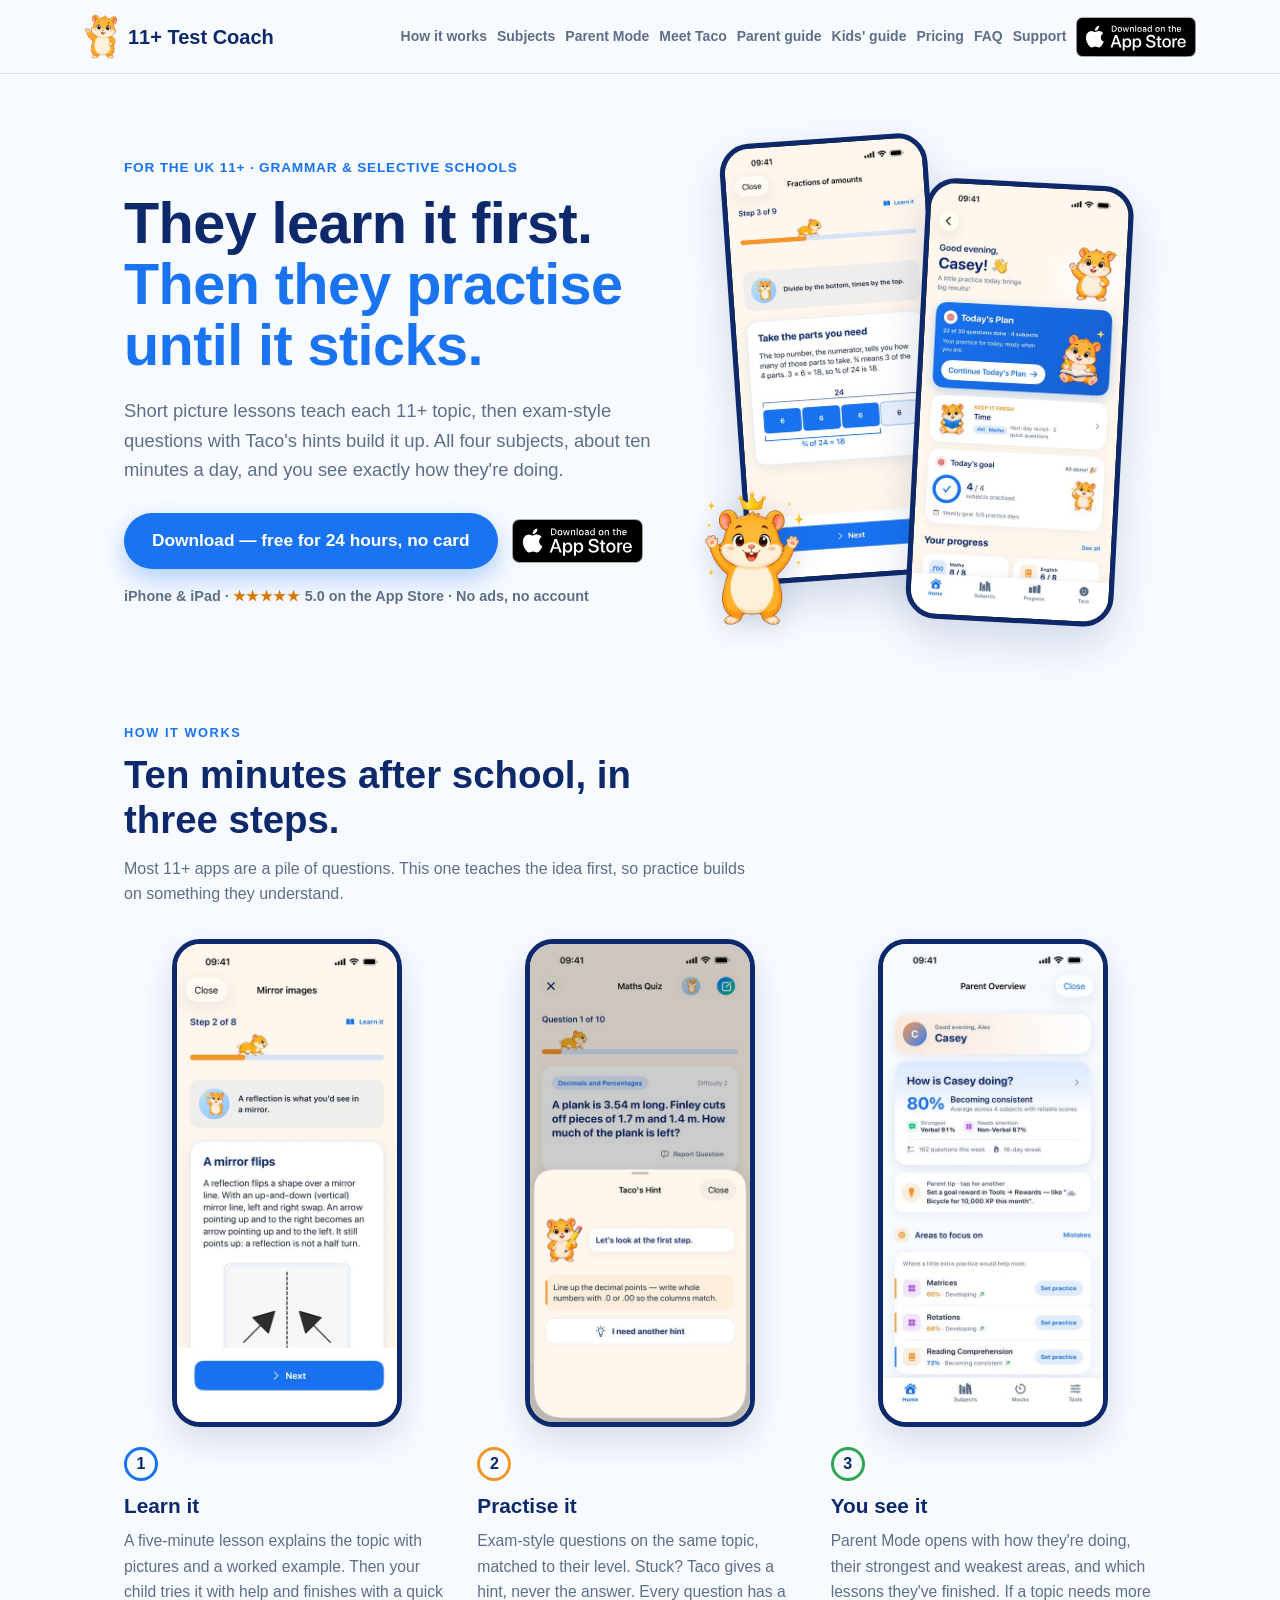
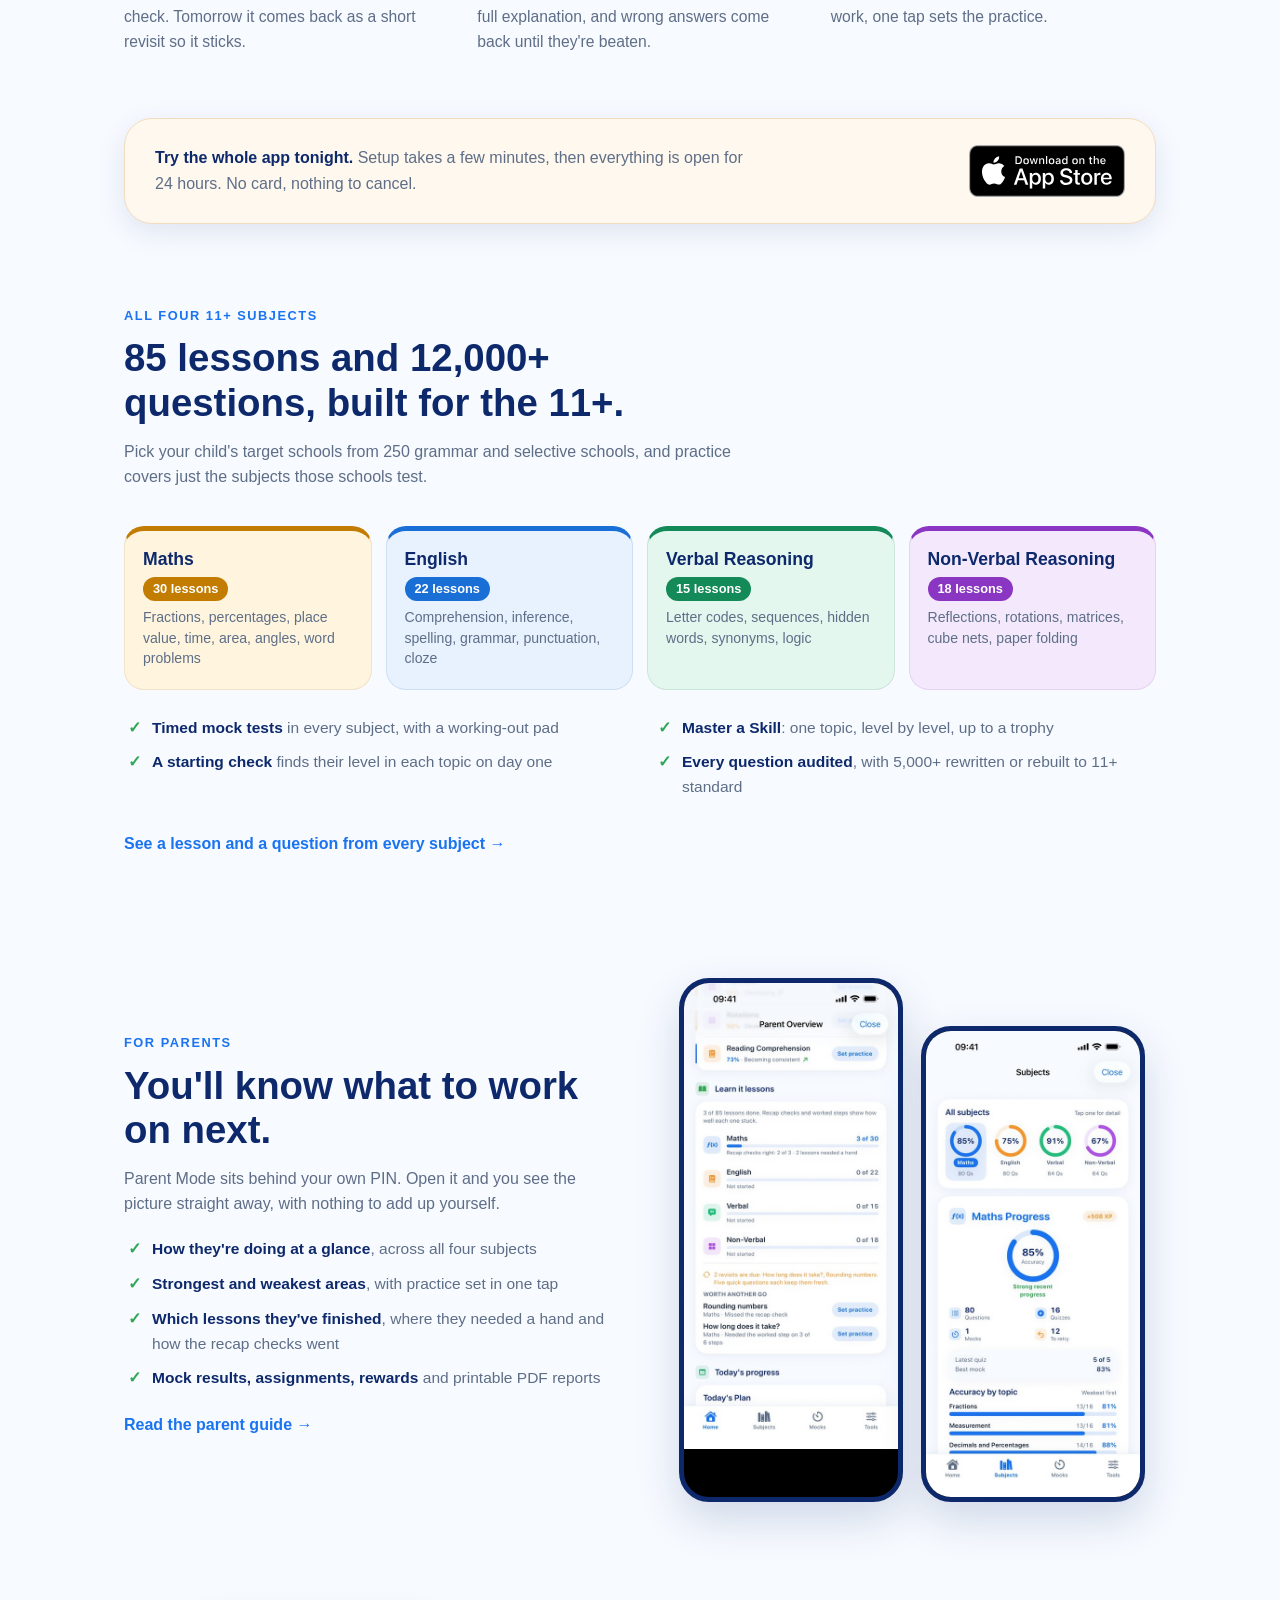
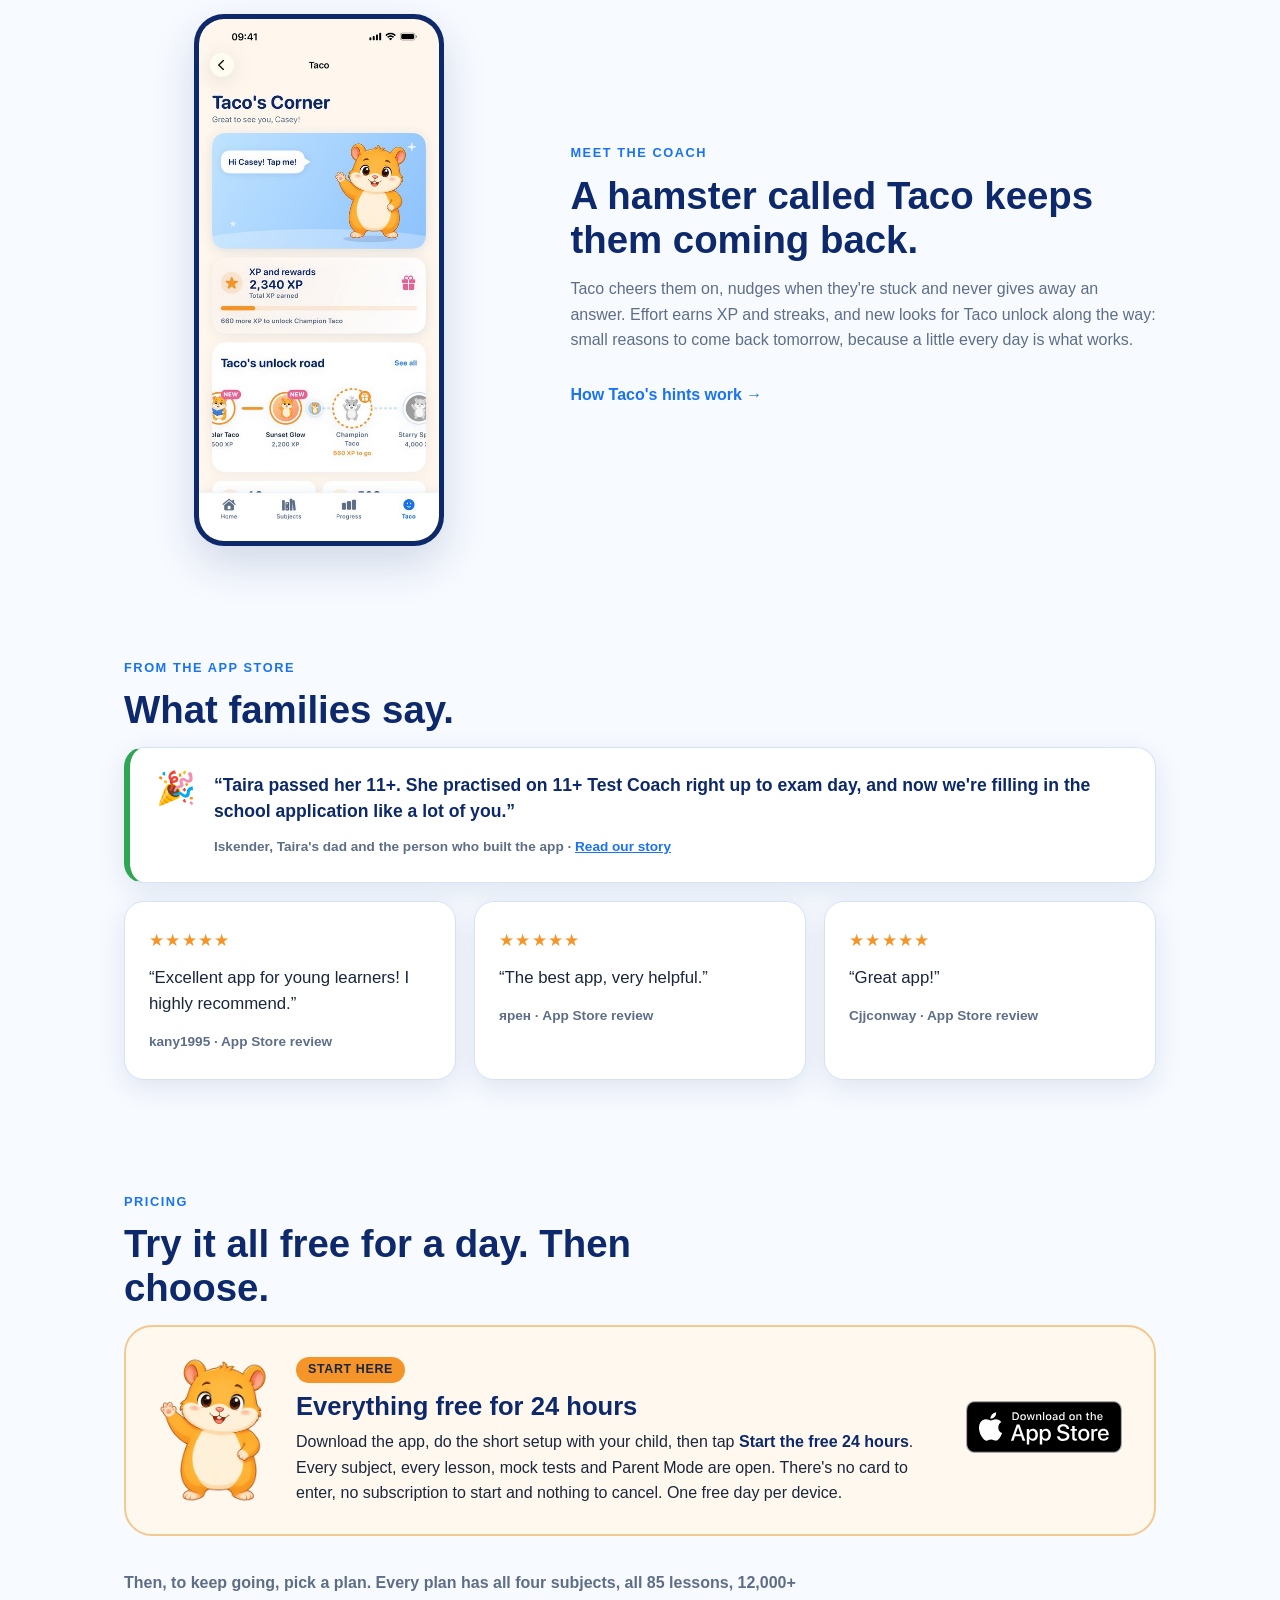
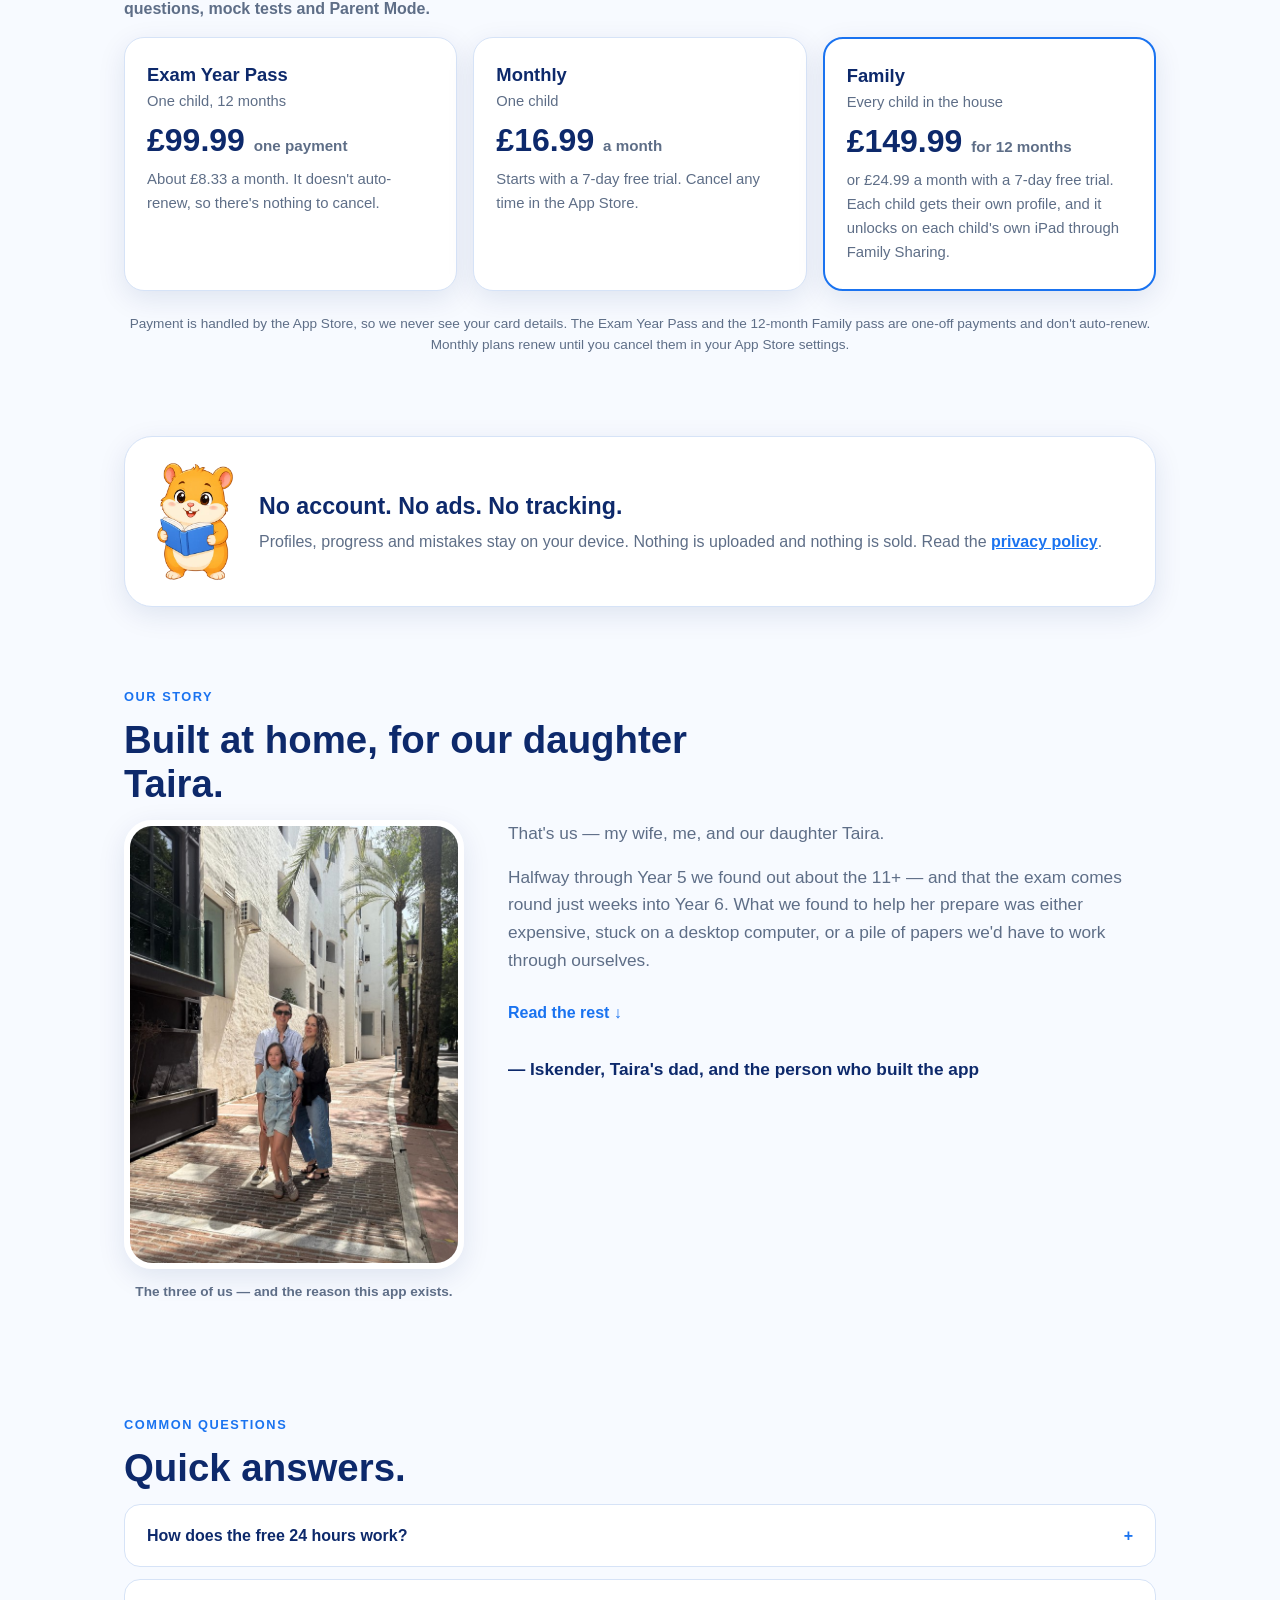
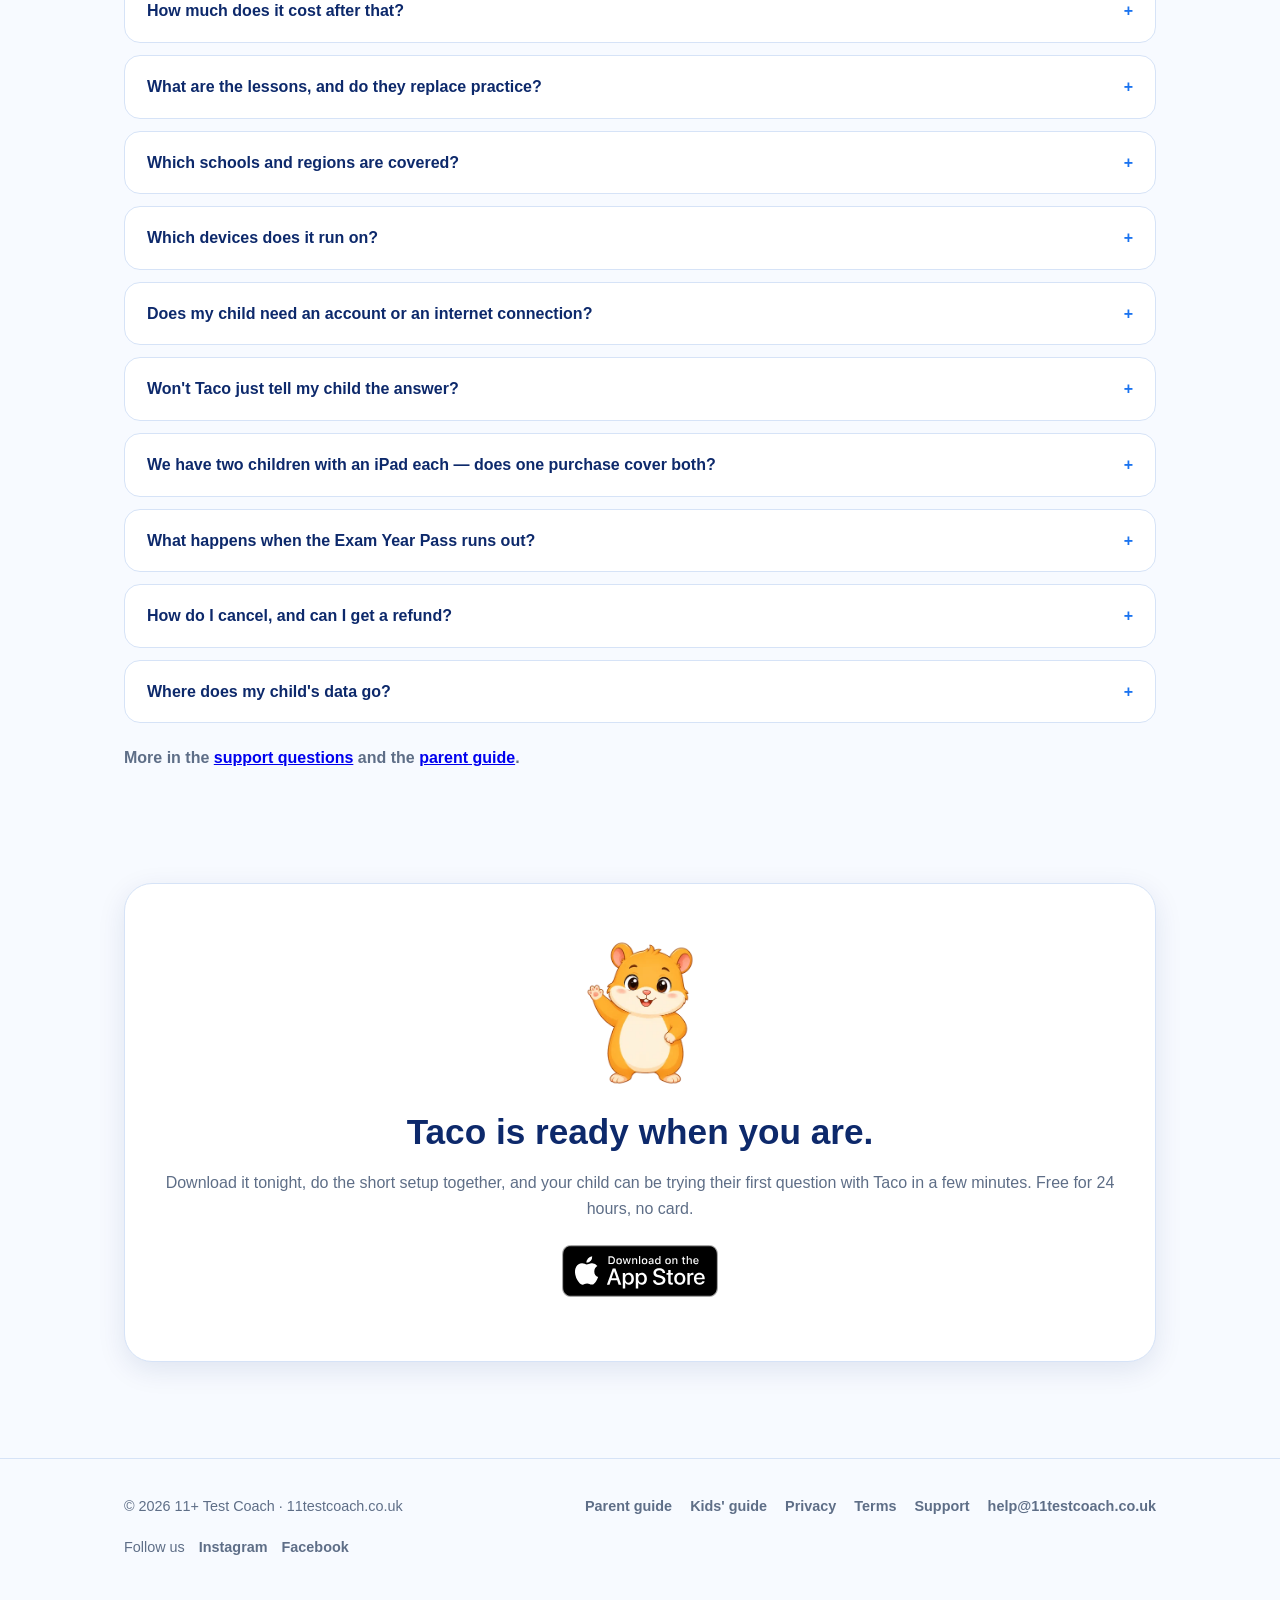
==== index.html @ bc291e63 "Redesign the homepage around lessons and the free 24 hours New hero says the app teaches first, then" ====
<!DOCTYPE html>
<html lang="en-GB">
<head>
<meta charset="utf-8">
<meta name="viewport" content="width=device-width, initial-scale=1">
<title>11+ Test Coach — 11+ lessons and practice for iPhone and iPad</title>
<meta name="description" content="Short lessons teach each 11+ topic first, then 12,000+ exam-style questions with hints build it up. Maths, English, Verbal and Non-Verbal Reasoning on iPhone and iPad. Try everything free for 24 hours, no card.">
<link rel="stylesheet" href="/style.css">
<link rel="icon" href="/assets/favicon-96.png" type="image/png">
<meta name="theme-color" content="#F7FAFF">
<link rel="canonical" href="https://11testcoach.co.uk/">
<meta property="og:title" content="11+ Test Coach — taught first, then practised">
<meta property="og:description" content="85 short lessons and 12,000+ exam-style questions across all four 11+ subjects, with a hamster coach called Taco. Free for 24 hours, no card. No ads, no account, no tracking.">
<meta property="og:image" content="https://11testcoach.co.uk/assets/og-card.png">
<meta property="og:image:width" content="1200">
<meta property="og:image:height" content="630">
<meta property="og:image:alt" content="11+ Test Coach: a lesson screen and the child's home screen next to the headline They learn it first, then they practise">
<meta name="twitter:card" content="summary_large_image">
<meta property="og:url" content="https://11testcoach.co.uk">
<!-- Anonymous visitor counting. No cookies, nothing that identifies a
     reader. Swap this one tag to change provider; analytics.js does not care. -->
<script src="https://cdn.usefathom.com/script.js" data-site="IPBQOBWB" defer></script>
<script src="/analytics.js" defer></script>
</head>
<body class="home">

<header>
  <div class="wrap nav">
    <a class="logo" href="/"><img src="/assets/taco-wave-sm.webp" alt="" width="34" height="45">11+ Test Coach</a>
    <input type="checkbox" id="nav-toggle" class="nav-toggle">
    <label for="nav-toggle" class="nav-burger"><span class="nav-burger-bars"><span></span><span></span><span></span></span><span class="nav-burger-open">Menu</span><span class="nav-burger-close">Close</span></label>
    <nav class="nav-links">
    <a class="link" href="/#how">How it works</a>
    <a class="link" href="/subjects/">Subjects</a>
    <a class="link" href="/#parents">Parent Mode</a>
    <a class="link" href="/taco/">Meet Taco</a>
    <a class="link" href="/guide/">Parent guide</a>
    <a class="link" href="/kids/">Kids' guide</a>
    <a class="link" href="/#pricing">Pricing</a>
    <a class="link" href="/#faq">FAQ</a>
    <a class="link" href="/support/">Support</a>
    <a class="store-badge" href="https://apps.apple.com/app/apple-store/id6782715811?pt=128520847&amp;ct=web&amp;mt=8"><img src="/assets/app-store-badge.svg" alt="Download on the App Store" width="120" height="40"></a>
    </nav>
  </div>
  <script>
    // The phone menu is a CSS-only checkbox, so a tapped link would leave
    // it open over the content — close it whenever a menu link is chosen.
    // Closing collapses the header mid-navigation, which can swallow the
    // browser's own anchor scroll, so same-page anchors re-scroll once
    // layout has settled (scroll-margin-top keeps the header clearance).
    document.addEventListener('click', function (event) {
      var link = event.target.closest('.nav-links a');
      if (!link) return;
      document.getElementById('nav-toggle').checked = false;
      var id = (link.hash || '').slice(1);
      if (id && link.pathname === location.pathname) {
        var target = document.getElementById(id);
        if (target) requestAnimationFrame(function () { target.scrollIntoView(); });
      }
    });
  </script>
</header>

<main>
  <div class="wrap">

    <!-- Hero. One promise, one button, the real app. Everything that used to
         crowd round the button (tick list, floating stickers, trial small
         print) has gone; the one line under the button carries the offer. -->
    <div class="hero hm-hero">
      <div class="hm-hero-copy">
        <p class="hm-eyebrow"><span class="hm-eyebrow-long">For the </span>UK 11+ · grammar &amp; selective schools</p>
        <h1>They learn it first. <span class="accent">Then they practise until it sticks.</span></h1>
        <p class="hm-lead">Short picture lessons teach each 11+ topic, then exam-style questions with Taco's hints build it up. All four subjects, about ten minutes a day, and you see exactly how they're doing.</p>
        <div class="hero-ctas hm-ctas">
          <a class="hm-get" href="https://apps.apple.com/app/apple-store/id6782715811?pt=128520847&amp;ct=web&amp;mt=8">Download — free for 24 hours, no card</a>
          <a class="store-badge hm-badge" href="https://apps.apple.com/app/apple-store/id6782715811?pt=128520847&amp;ct=web&amp;mt=8"><img src="/assets/app-store-badge.svg" alt="Download on the App Store" width="132" height="44"></a>
        </div>
        <p class="hm-small"><span class="nw">iPhone &amp; iPad</span> · <span class="nw"><span class="hm-stars" aria-hidden="true">★★★★★</span> 5.0 on the App&nbsp;Store</span> · <span class="nw">No ads, no account</span></p>
      </div>
      <div class="hm-hero-art">
        <figure class="hm-phone hm-phone-back">
          <img src="/assets/screens/app-lesson-fractions-sm.jpg" alt="A Learn it lesson, step 3 of 9: Taco says divide by the bottom, times by the top, above a bar model showing three quarters of 24 is 18" width="460" height="1000" fetchpriority="high">
        </figure>
        <figure class="hm-phone hm-phone-front">
          <img src="/assets/screens/app-home-sm.jpg" alt="The child's Home screen: Good evening Casey, Today's Plan with 22 of 30 questions done across four subjects, a next-day lesson revisit and today's goal complete" width="460" height="1000" fetchpriority="high">
        </figure>
        <img class="hm-hero-taco" src="/assets/taco-celebrate-sm.webp" alt="" aria-hidden="true" width="130" height="171">
      </div>
    </div>

    <!-- How an evening works: the whole pitch in three screens. -->
    <section id="how" class="hm-how">
      <p class="kicker">How it works</p>
      <h2 class="section-title">Ten minutes after school, in three steps.</h2>
      <p class="section-sub">Most 11+ apps are a pile of questions. This one teaches the idea first, so practice builds on something they understand.</p>

      <ol class="hm-steps">
        <li class="hm-step">
          <figure class="hm-step-shot"><img src="/assets/screens/app-lesson-nvr-sm.jpg" alt="A Non-Verbal lesson called Mirror images: Taco explains that a reflection is what you'd see in a mirror, with a picture of an arrow flipped across a dashed mirror line" width="460" height="1000" loading="lazy"></figure>
          <div class="hm-step-copy">
            <span class="hm-step-n" style="--c:var(--royal)">1</span>
            <h3>Learn it</h3>
            <p>A five-minute lesson explains the topic with pictures and a worked example. Then your child tries it with help and finishes with a quick check. Tomorrow it comes back as a short revisit so it sticks.</p>
          </div>
        </li>
        <li class="hm-step">
          <figure class="hm-step-shot"><img src="/assets/screens/app-taco-hint-sm.jpg" alt="A maths question about a plank 3.54 metres long, with Taco's hint open: line up the decimal points and write whole numbers with .0 or .00" width="460" height="1000" loading="lazy"></figure>
          <div class="hm-step-copy">
            <span class="hm-step-n" style="--c:var(--orange)">2</span>
            <h3>Practise it</h3>
            <p>Exam-style questions on the same topic, matched to their level. Stuck? Taco gives a hint, never the answer. Every question has a full explanation, and wrong answers come back until they're beaten.</p>
          </div>
        </li>
        <li class="hm-step">
          <figure class="hm-step-shot"><img src="/assets/screens/app-parent-overview-sm.jpg" alt="Parent Overview: How is Casey doing, 80% and becoming consistent, strongest Verbal 91%, needs attention Non-Verbal 67%, and areas to focus on with Set practice buttons" width="460" height="1000" loading="lazy"></figure>
          <div class="hm-step-copy">
            <span class="hm-step-n" style="--c:var(--green)">3</span>
            <h3>You see it</h3>
            <p>Parent Mode opens with how they're doing, their strongest and weakest areas, and which lessons they've finished. If a topic needs more work, one tap sets the practice.</p>
          </div>
        </li>
      </ol>
    </section>

    <section class="mid-cta">
      <div class="mid-cta-inner hm-mid">
        <p><b>Try the whole app tonight.</b> Setup takes a few minutes, then everything is open for 24 hours. No card, nothing to cancel.</p>
        <a class="store-badge" href="https://apps.apple.com/app/apple-store/id6782715811?pt=128520847&amp;ct=web&amp;mt=8"><img src="/assets/app-store-badge.svg" alt="Download on the App Store" width="156" height="52"></a>
      </div>
    </section>

    <!-- The four subjects, briefly. The deep dive lives on /subjects/. -->
    <section id="subjects" class="hm-subjects">
      <p class="kicker">All four 11+ subjects</p>
      <h2 class="section-title">85 lessons and 12,000+ questions, built for the 11+.</h2>
      <p class="section-sub">Pick your child's target schools from 250 grammar and selective schools, and practice covers just the subjects those schools test.</p>
      <div class="hm-subject-grid">
        <a class="hm-subject" href="/subjects/#maths" style="--c:#C27C00;--bg:#FFF5DE">
          <span class="hm-subject-name">Maths</span>
          <span class="hm-subject-count">30 lessons</span>
          <span class="hm-subject-topics">Fractions, percentages, place value, time, area, angles, word problems</span>
        </a>
        <a class="hm-subject" href="/subjects/#english" style="--c:#1A6FD6;--bg:#E8F2FF">
          <span class="hm-subject-name">English</span>
          <span class="hm-subject-count">22 lessons</span>
          <span class="hm-subject-topics">Comprehension, inference, spelling, grammar, punctuation, cloze</span>
        </a>
        <a class="hm-subject" href="/subjects/#verbal" style="--c:#138A57;--bg:#E4F7EE">
          <span class="hm-subject-name">Verbal Reasoning</span>
          <span class="hm-subject-count">15 lessons</span>
          <span class="hm-subject-topics">Letter codes, sequences, hidden words, synonyms, logic</span>
        </a>
        <a class="hm-subject" href="/subjects/#nonverbal" style="--c:#8A36C2;--bg:#F4E9FC">
          <span class="hm-subject-name">Non-Verbal Reasoning</span>
          <span class="hm-subject-count">18 lessons</span>
          <span class="hm-subject-topics">Reflections, rotations, matrices, cube nets, paper folding</span>
        </a>
      </div>
      <ul class="hm-also">
        <li><b>Timed mock tests</b> in every subject, with a working-out pad</li>
        <li><b>Master a Skill</b>: one topic, level by level, up to a trophy</li>
        <li><b>A starting check</b> finds their level in each topic on day one</li>
        <li><b>Every question audited</b>, with 5,000+ rewritten or rebuilt to 11+ standard</li>
      </ul>
      <p class="hm-more"><a href="/subjects/">See a lesson and a question from every subject →</a></p>
    </section>

    <!-- Parent Mode. -->
    <section id="parents" class="hm-parents">
      <div class="hm-split">
        <div class="hm-split-copy">
          <p class="kicker">For parents</p>
          <h2 class="section-title">You'll know what to work on next.</h2>
          <p class="section-sub">Parent Mode sits behind your own PIN. Open it and you see the picture straight away, with nothing to add up yourself.</p>
          <ul class="hm-ticks">
            <li><b>How they're doing at a glance</b>, across all four subjects</li>
            <li><b>Strongest and weakest areas</b>, with practice set in one tap</li>
            <li><b>Which lessons they've finished</b>, where they needed a hand and how the recap checks went</li>
            <li><b>Mock results, assignments, rewards</b> and printable PDF reports</li>
          </ul>
          <p><a class="hm-link" href="/guide/">Read the parent guide →</a></p>
        </div>
        <div class="hm-split-art hm-pair">
          <figure class="hm-phone"><img src="/assets/screens/app-parent-lessons-sm.jpg" alt="Parent Mode's Learn it lessons card: 3 of 85 lessons done, Maths 3 of 30 with recap checks right 2 of 3, and two lessons worth another go with Set practice buttons" width="460" height="1000" loading="lazy"></figure>
          <figure class="hm-phone hm-phone-low"><img src="/assets/screens/app-parent-subjects-sm.jpg" alt="Parent Mode's Subjects screen: accuracy rings of 85% Maths, 75% English, 91% Verbal and 67% Non-Verbal, then Maths progress by topic" width="460" height="1000" loading="lazy"></figure>
        </div>
      </div>
    </section>

    <!-- Taco. -->
    <section class="hm-taco">
      <div class="hm-split hm-split-flip">
        <div class="hm-split-art">
          <figure class="hm-phone hm-phone-single"><img src="/assets/screens/app-taco-corner-sm.jpg" alt="Taco's Corner: a big Taco waving with a speech bubble saying Hi Casey, tap me, 2,340 XP earned, and Taco's unlock road of new looks" width="460" height="1000" loading="lazy"></figure>
        </div>
        <div class="hm-split-copy">
          <p class="kicker">Meet the coach</p>
          <h2 class="section-title">A hamster called Taco keeps them coming back.</h2>
          <p class="section-sub">Taco cheers them on, nudges when they're stuck and never gives away an answer. Effort earns XP and streaks, and new looks for Taco unlock along the way: small reasons to come back tomorrow, because a little every day is what works.</p>
          <p><a class="hm-link" href="/taco/">How Taco's hints work →</a></p>
        </div>
      </div>
    </section>

    <!-- Real App Store reviews, quoted verbatim, and the founder's own result. -->
    <section id="reviews" class="hm-reviews">
      <p class="kicker">From the App Store</p>
      <h2 class="section-title">What families say.</h2>
      <figure class="founder-result hm-founder">
        <div class="founder-result-badge" aria-hidden="true">🎉</div>
        <div>
          <blockquote>“Taira passed her 11+. She practised on 11+ Test Coach right up to exam day, and now we're filling in the school application like a lot of you.”</blockquote>
          <figcaption>Iskender, Taira's dad and the person who built the app · <a href="#story">Read our story</a></figcaption>
        </div>
      </figure>
      <div class="testimonials hm-quotes">
        <figure class="testimonial">
          <div class="review-stars" role="img" aria-label="5 out of 5 stars">★★★★★</div>
          <blockquote>“Excellent app for young learners! I highly recommend.”</blockquote>
          <figcaption>kany1995 · App Store review</figcaption>
        </figure>
        <figure class="testimonial">
          <div class="review-stars" role="img" aria-label="5 out of 5 stars">★★★★★</div>
          <blockquote>“The best app, very helpful.”</blockquote>
          <figcaption>ярен · App Store review</figcaption>
        </figure>
        <figure class="testimonial">
          <div class="review-stars" role="img" aria-label="5 out of 5 stars">★★★★★</div>
          <blockquote>“Great app!”</blockquote>
          <figcaption>Cjjconway · App Store review</figcaption>
        </figure>
      </div>
    </section>

    <!-- Pricing: the free day first, then three plans in plain words. -->
    <section id="pricing" class="hm-pricing">
      <p class="kicker">Pricing</p>
      <h2 class="section-title">Try it all free for a day. Then choose.</h2>

      <div class="hm-free">
        <img src="/assets/taco-wave-sm.webp" alt="" aria-hidden="true" width="110" height="146" loading="lazy">
        <div class="hm-free-copy">
          <p class="hm-free-tag">Start here</p>
          <h3>Everything free for 24 hours</h3>
          <p>Download the app, do the short setup with your child, then tap <b>Start the free 24 hours</b>. Every subject, every lesson, mock tests and Parent Mode are open. There's no card to enter, no subscription to start and nothing to cancel. One free day per device.</p>
        </div>
        <div class="hm-free-cta">
          <a class="store-badge" href="https://apps.apple.com/app/apple-store/id6782715811?pt=128520847&amp;ct=web&amp;mt=8"><img src="/assets/app-store-badge.svg" alt="Download on the App Store" width="156" height="52"></a>
        </div>
      </div>

      <p class="hm-then">Then, to keep going, pick a plan. Every plan has all four subjects, all 85 lessons, 12,000+ questions, mock tests and Parent Mode.</p>

      <div class="hm-plans">
        <div class="hm-plan">
          <h3>Exam Year Pass</h3>
          <p class="hm-plan-who">One child, 12 months</p>
          <p class="hm-price">£99.99 <span>one payment</span></p>
          <p class="hm-plan-note">About £8.33 a month. It doesn't auto-renew, so there's nothing to cancel.</p>
        </div>
        <div class="hm-plan">
          <h3>Monthly</h3>
          <p class="hm-plan-who">One child</p>
          <p class="hm-price">£16.99 <span>a month</span></p>
          <p class="hm-plan-note">Starts with a 7-day free trial. Cancel any time in the App&nbsp;Store.</p>
        </div>
        <div class="hm-plan hm-plan-family">
          <h3>Family</h3>
          <p class="hm-plan-who">Every child in the house</p>
          <p class="hm-price">£149.99 <span>for 12 months</span></p>
          <p class="hm-plan-note">or £24.99 a month with a 7-day free trial. Each child gets their own profile, and it unlocks on each child's own iPad through Family Sharing.</p>
        </div>
      </div>
      <p class="pricing-note">Payment is handled by the App&nbsp;Store, so we never see your card details. The Exam Year Pass and the 12-month Family pass are one-off payments and don't auto-renew. Monthly plans renew until you cancel them in your App&nbsp;Store settings.</p>
    </section>

    <!-- Privacy, one confident line. -->
    <section class="hm-private">
      <div class="hm-private-inner">
        <img src="/assets/taco-reading-sm.webp" alt="" aria-hidden="true" width="90" height="136" loading="lazy">
        <div>
          <h2>No account. No ads. No tracking.</h2>
          <p>Profiles, progress and mistakes stay on your device. Nothing is uploaded and nothing is sold. Read the <a href="/privacy/">privacy policy</a>.</p>
        </div>
      </div>
    </section>

    <section id="story" class="hm-story">
      <p class="kicker">Our story</p>
      <h2 class="section-title">Built at home, for our daughter Taira.</h2>

      <div class="story">
        <figure class="story-photo">
          <img src="/assets/family.jpg" alt="Iskender, his wife and their daughter Taira on a sunny street" width="675" height="900" loading="lazy">
          <figcaption>The three of us — and the reason this app exists.</figcaption>
        </figure>
        <div class="story-copy">
          <p>That's us — my wife, me, and our daughter Taira.</p>
          <p>Halfway through Year 5 we found out about the 11+ — and that the exam comes round just weeks into Year 6. What we found to help her prepare was either expensive, stuck on a desktop computer, or a pile of papers we'd have to work through ourselves.</p>
          <details class="hm-story-more">
            <summary>Read the rest</summary>
            <p>So I built what we needed. Over the past six months I've learned the exams inside out, written and checked every question, and made 11+ Test Coach — first for Taira, then for her friends and their classmates. They've tried every screen and told me, bluntly the way children do, what worked and what didn't.</p>
            <p>Two things mattered most. Practice had to be <b>fun</b>, because a child who enjoys it will do a little every day — and a little every day is what actually works. And <b>Parent Mode</b>, which I'll admit I built for myself: I wanted to open the app and see at a glance how she's doing in each subject, and exactly which weak areas we should work on together.</p>
            <p>Taira sat her 11+ this September, practising on the app right up to exam day — and in October we found out <b>she passed</b>. Since then I've gone back through every question to make the app harder and fairer for the families starting their run-up to next year's exam. I hope it helps your family too.</p>
            <p>You can follow along on <a href="https://www.instagram.com/11testcoach/" target="_blank" rel="noopener">Instagram @11testcoach</a>.</p>
          </details>
          <p class="story-sign">— Iskender, Taira's dad, and the person who built the app</p>
        </div>
      </div>
    </section>

    <section id="faq">
      <p class="kicker">Common questions</p>
      <h2 class="section-title">Quick answers.</h2>
      <div class="faq">
        <details>
          <summary>How does the free 24 hours work?</summary>
          <p>Download the app and go through the short setup: your child's name and school year, their target schools if you know them, one real question to try with Taco's hint, and a Parent PIN. Then tap <b>Start the free 24 hours</b>. The whole app opens for a day — every subject, every lesson, mock tests and Parent Mode — with no card and nothing to cancel. After that you choose a plan to carry on. The free day is once per device.</p>
        </details>
        <details>
          <summary>How much does it cost after that?</summary>
          <p>The <b>Exam Year Pass</b> is £99.99 as a single payment for 12 months. It does not auto-renew, so there is nothing to cancel. <b>Monthly</b> is £16.99 a month and starts with a 7-day free trial. <b>Family</b> covers every child in the house: £149.99 for 12 months, or £24.99 a month with a 7-day free trial. See <a href="#pricing">pricing</a>.</p>
        </details>
        <details>
          <summary>What are the lessons, and do they replace practice?</summary>
          <p>There are 85 short lessons: 30 Maths, 22 English, 15 Verbal Reasoning and 18 Non-Verbal Reasoning. Each one explains a topic with pictures and a worked example, lets your child try it with help, and ends with a quick check. They don't replace practice, they come before it: you'll find them on Home, before a mission, inside Master a Skill and in the lesson library. A finished lesson comes back the next day as a short revisit.</p>
        </details>
        <details>
          <summary>Which schools and regions are covered?</summary>
          <p>250 grammar and selective schools: grammar schools across England (including Kent), partially selective schools, and Northern Ireland's transfer test schools. Each entry knows which subjects that school tests, so practice stays focused on what your child will actually sit.</p>
        </details>
        <details>
          <summary>Which devices does it run on?</summary>
          <p>iPhone and iPad. The app is designed for both, including iPad layouts in portrait and landscape.</p>
        </details>
        <details>
          <summary>Does my child need an account or an internet connection?</summary>
          <p>No accounts at all, and once installed the app works fully offline. All data stays on the device — see our <a href="/privacy/">privacy policy</a>.</p>
        </details>
        <details>
          <summary>Won't Taco just tell my child the answer?</summary>
          <p>No. Hints point at the method, never the solution, and every hint is checked automatically against its question's correct answer before release — anything that gives the game away is rejected. Taco is also completely silent during timed mock tests, and answering without opening him earns bonus XP. If you'd still rather limit him, Parent Mode offers <b>one clue only</b> or <b>no help at all</b> per child.</p>
        </details>
        <details>
          <summary>We have two children with an iPad each — does one purchase cover both?</summary>
          <p>Yes, with the <b>Family</b> plan. It's enabled for Apple <b>Family Sharing</b>, so one purchase unlocks the app on each child's own iPad, under their own Apple&nbsp;ID, for up to six people in your Apple family group. On the second iPad, install the app and tap <b>Restore purchases</b> if it doesn't unlock straight away. (If both iPads are signed into the same Apple&nbsp;ID, any plan works — Family Sharing is only needed when children have their own.)</p>
          <p>One thing to know: because we don't upload anything, <b>each child's progress lives on their own iPad</b>. Parent Mode on one device shows that device's child, so you'd check each child on their iPad.</p>
        </details>
        <details>
          <summary>What happens when the Exam Year Pass runs out?</summary>
          <p>It stops, and that's it — no charge, no renewal, no email chasing you. You'll see a note in the app if you want to buy another year, and your child's progress stays exactly where it is on the device whether you do or not.</p>
        </details>
        <details>
          <summary>How do I cancel, and can I get a refund?</summary>
          <p>Subscriptions are managed entirely by the App&nbsp;Store: cancel any time in Settings → your Apple&nbsp;ID → Subscriptions, and you keep access until the end of the paid period. If you cancel a monthly plan during its 7-day free trial, you pay nothing. Refunds are handled by Apple at <a href="https://reportaproblem.apple.com" rel="noopener">reportaproblem.apple.com</a>.</p>
        </details>
        <details>
          <summary>Where does my child's data go?</summary>
          <p>Nowhere. Profiles, progress, mistakes and rewards live only on your device — no accounts, no ads, no tracking, no data sold, ever. Payment is handled by the App&nbsp;Store, so we never see payment details either. Full details in the <a href="/privacy/">privacy policy</a>.</p>
        </details>
        <p class="faq-more">More in the <a href="/support/#more">support questions</a> and the <a href="/guide/">parent guide</a>.</p>
      </div>
    </section>

    <section id="cta">
      <div class="cta hm-cta">
        <img src="/assets/taco-wave-sm.webp" alt="Taco the hamster waving" width="120" height="159" loading="lazy">
        <h2>Taco is ready when you are.</h2>
        <p>Download it tonight, do the short setup together, and your child can be trying their first question with Taco in a few minutes. Free for 24 hours, no card.</p>
        <a class="store-badge" href="https://apps.apple.com/app/apple-store/id6782715811?pt=128520847&amp;ct=web&amp;mt=8"><img src="/assets/app-store-badge.svg" alt="Download on the App Store" width="156" height="52"></a>
      </div>
    </section>

  </div>
<a class="sticky-cta" href="https://apps.apple.com/app/apple-store/id6782715811?pt=128520847&amp;ct=web&amp;mt=8" aria-label="Download on the App Store: free for 24 hours, no card">
  <img class="sticky-cta-taco" src="/assets/taco-wave-sm.webp" alt="" aria-hidden="true" width="46" height="61">
  <span class="sticky-cta-text"><b>Free for 24 hours</b><small>Every subject · no card needed</small></span>
  <span class="sticky-cta-go">Download</span>
</a>

<script>
  // The bar waits until the reader has committed to scrolling. On the home
  // page that means past the hero's own download button, so the two never
  // compete; other pages have no hero button, so a fixed distance stands in.
  // Purely additive: with JS off the bar never appears and every other
  // download link still works.
  (function () {
    var bar = document.querySelector('.sticky-cta');
    if (!bar) return;
    var heroCta = document.querySelector('.hero-ctas');
    function threshold() {
      return heroCta ? heroCta.offsetTop + heroCta.offsetHeight : 320;
    }
    function update() {
      bar.classList.toggle('is-visible', window.scrollY > threshold());
    }
    window.addEventListener('scroll', update, { passive: true });
    window.addEventListener('resize', update);
    update();
  })();
</script>

</main>

<footer>
  <div class="wrap foot">
    <div>© 2026 11+ Test Coach · 11testcoach.co.uk</div>
    <nav>
      <a href="/guide/">Parent guide</a>
      <a href="/kids/">Kids' guide</a>
      <a href="/privacy/">Privacy</a>
      <a href="/terms/">Terms</a>
      <a href="/support/">Support</a>
      <a href="mailto:help@11testcoach.co.uk">help@11testcoach.co.uk</a>
    </nav>
    <div class="foot-social">
      <span>Follow us</span>
      <a href="https://www.instagram.com/11testcoach/" target="_blank" rel="noopener">Instagram</a>
      <a href="https://www.facebook.com/profile.php?id=61593318213469" target="_blank" rel="noopener">Facebook</a>
    </div>
  </div>
</footer>

</body>
</html>
---- style.css ----
/* 11+ Test Coach — site styles. Palette mirrors the app's AppTheme. */
:root {
  --bg: #F7FAFF;
  --surface: #FFFFFF;
  --navy: #0D296B;
  --royal: #1A73F0;
  --orange: #F59429;
  --text: #1A263B;
  --text-2: #5E6E87;
  --border: #D6E3F7;
  --maths: #FAB01A;
  --english: #298CFA;
  --vr: #21BD7A;
  --nvr: #AD52E6;
  --pink: #EB6194;
  --teal: #26949E;
  --green: #2EA654;
  --radius: 20px;
  --radius-lg: 28px;
  --shadow: 0 8px 28px rgba(13, 41, 107, 0.10);
}

* { margin: 0; padding: 0; box-sizing: border-box; }

html { scroll-behavior: smooth; }

body {
  font-family: ui-rounded, "SF Pro Rounded", "Nunito", "Quicksand", -apple-system,
    BlinkMacSystemFont, "Segoe UI", sans-serif;
  background: var(--bg);
  color: var(--text);
  line-height: 1.6;
}

img { max-width: 100%; display: block; }

.wrap { max-width: 1080px; margin: 0 auto; padding: 0 24px; }

/* ---------- Header ---------- */
header {
  position: sticky;
  top: 0;
  z-index: 20;
  background: rgba(247, 250, 255, 0.92);
  backdrop-filter: blur(10px);
  border-bottom: 1px solid var(--border);
}

/* Vertical padding only — the horizontal gutter comes from .wrap, so the
   logo and menu button line up with the page content underneath.
   nowrap: the App Store button must never drop to a second row — below
   the burger breakpoint the whole menu collapses instead. */
.nav {
  display: flex;
  align-items: center;
  flex-wrap: nowrap;
  gap: 10px;
  padding-top: 14px;
  padding-bottom: 14px;
  /* Slightly wider than the body column so the full link row fits on one
     line; below the burger breakpoint this is irrelevant. */
  max-width: 1160px;
}

.nav .btn {
  padding: 10px 18px;
  font-size: 0.9rem;
  white-space: nowrap;
}

.logo {
  display: flex;
  align-items: center;
  gap: 10px;
  font-size: 1.25rem;
  font-weight: 800;
  color: var(--navy);
  text-decoration: none;
  margin-right: auto;
  /* Never let the wordmark break across two lines when the link row is tight. */
  white-space: nowrap;
  flex-shrink: 0;
}

.logo img { width: 34px; height: auto; }

.nav a.link {
  color: var(--text-2);
  text-decoration: none;
  font-weight: 600;
  font-size: 0.875rem;
  white-space: nowrap;
}

.nav a.link:hover { color: var(--royal); }

.btn {
  display: inline-block;
  background: var(--royal);
  color: #fff;
  font-weight: 700;
  text-decoration: none;
  padding: 12px 24px;
  border-radius: 999px;
  box-shadow: 0 6px 16px rgba(26, 115, 240, 0.35);
  transition: transform 0.15s ease;
}

.btn:hover { transform: translateY(-2px); }

/* Official Apple "Download on the App Store" badge (assets/app-store-badge.svg). */
.store-badge { display: inline-block; line-height: 0; transition: transform 0.15s ease; }
.store-badge:hover { transform: translateY(-2px); }
.store-badge img { height: 52px; width: auto; display: block; }
.nav .store-badge img { height: 40px; }

.btn.ghost {
  background: #fff;
  color: var(--royal);
  border: 2px solid var(--royal);
  box-shadow: none;
}

/* Nav: identical sticky header on every page. Desktop shows the links
   inline (display:contents keeps them direct flex items of .nav); phones
   collapse them behind a hamburger that opens a tidy vertical menu.
   CSS-only — the checkbox is the open/closed state. */
.nav-toggle {
  position: absolute;
  width: 1px;
  height: 1px;
  opacity: 0;
  pointer-events: none;
}

.nav-links { display: contents; }

.nav-burger { display: none; }

/* The full link row needs ~1010px; below that the burger takes over so the
   App Store button can never wrap onto a second line. */
@media (max-width: 1149px) {
  .nav { flex-wrap: wrap; gap: 0 12px; padding-top: 12px; padding-bottom: 12px; }
  .logo { font-size: 1.1rem; }

  /* A labelled pill, not a bare icon. On a phone this button is the only
     route to the rest of the site, so it looks like the buttons elsewhere
     on the page, says what it does, and swaps to "Close" when open. */
  .nav-burger {
    display: inline-flex;
    align-items: center;
    gap: 10px;
    box-sizing: border-box;
    min-height: 44px;
    padding: 10px 18px;
    cursor: pointer;
    border-radius: 999px;
    background: var(--royal);
    color: #fff;
    font-size: 0.95rem;
    font-weight: 800;
    box-shadow: 0 6px 16px rgba(26, 115, 240, 0.35);
  }

  .nav-burger-bars {
    display: flex;
    flex-direction: column;
    justify-content: space-between;
    width: 18px;
    height: 14px;
  }

  .nav-burger-bars span {
    display: block;
    height: 2px;
    border-radius: 2px;
    background: #fff;
    transition: transform 0.2s ease, opacity 0.2s ease;
  }

  /* Only one of the two words is ever in the DOM flow, so the button's
     accessible name follows the visible label without an aria-label. */
  .nav-burger-close { display: none; }

  .nav-toggle:checked ~ .nav-burger .nav-burger-open { display: none; }
  .nav-toggle:checked ~ .nav-burger .nav-burger-close { display: inline; }

  .nav-toggle:checked ~ .nav-burger .nav-burger-bars span:nth-child(1) { transform: translateY(6px) rotate(45deg); }
  .nav-toggle:checked ~ .nav-burger .nav-burger-bars span:nth-child(2) { opacity: 0; }
  .nav-toggle:checked ~ .nav-burger .nav-burger-bars span:nth-child(3) { transform: translateY(-6px) rotate(-45deg); }

  .nav-toggle:focus-visible ~ .nav-burger { outline: 2px solid var(--royal); outline-offset: 2px; }

  .nav-links {
    display: none;
    width: 100%;
    flex-direction: column;
    padding: 8px 0 16px;
  }

  .nav-toggle:checked ~ .nav-links { display: flex; }

  .nav-links a.link {
    display: block;
    padding: 13px 4px;
    font-size: 1rem;
    border-bottom: 1px solid var(--border);
  }

  .nav-links .btn { margin-top: 16px; text-align: center; }
  .nav-links .store-badge { margin-top: 16px; align-self: center; }
}

/* ---------- "What's in the app" gallery ---------- */
.subject-detail {
  display: grid;
  grid-template-columns: 360px 1fr;
  gap: 40px;
  align-items: center;
  margin-top: 44px;
}

.subject-detail.flip { grid-template-columns: 1fr 360px; }
.subject-detail.flip aside { order: 2; }

.shot-crop {
  border-radius: 20px;
  border: 1px solid var(--border);
  box-shadow: var(--shadow);
  overflow: hidden;
  background: #F4F7FE;
}

.shot-crop img { width: 100%; height: auto; display: block; }

.subject-copy .chip {
  display: inline-block;
  background: var(--chip);
  color: #fff;
  border-radius: 999px;
  padding: 4px 14px;
  font-size: 0.85rem;
  font-weight: 800;
  margin-bottom: 12px;
}

.subject-copy h3 {
  font-size: 1.35rem;
  font-weight: 800;
  color: var(--navy);
  margin-bottom: 12px;
  line-height: 1.25;
}

.subject-copy p { color: var(--text-2); margin-bottom: 12px; }

.subject-copy .covers {
  font-size: 0.88rem;
  line-height: 1.55;
  margin-bottom: 0;
}

.subject-copy .covers b { color: var(--navy); }

@media (max-width: 860px) {
  .subject-detail, .subject-detail.flip { grid-template-columns: 1fr; gap: 22px; }
  .subject-detail.flip aside { order: 0; }
  .subject-detail aside { max-width: 360px; margin: 0 auto; width: 100%; }
}

.app-gallery { display: grid; gap: 26px 18px; margin-top: 44px; }
.app-gallery-3 { grid-template-columns: repeat(3, 1fr); max-width: 820px; margin-left: auto; margin-right: auto; }

.app-shot { margin: 0; }
.app-shot .shot { border-width: 5px; border-radius: 28px; }

.app-shot figcaption {
  font-size: 0.85rem;
  color: var(--text-2);
  font-weight: 600;
  margin-top: 12px;
  text-align: center;
  line-height: 1.45;
}

.app-shot .chip {
  display: block;
  width: fit-content;
  margin: 0 auto 6px;
  background: var(--chip);
  color: #fff;
  border-radius: 999px;
  padding: 3px 12px;
  font-size: 0.8rem;
  font-weight: 800;
}

.app-gallery-note {
  text-align: center;
  margin-top: 30px;
  font-weight: 600;
  color: var(--text-2);
}

@media (max-width: 860px) {
  .app-gallery-3 { grid-template-columns: repeat(2, 1fr); max-width: 540px; }
}

/* On a phone a three-up grid rendered each screen 145px wide — far too small to
   read, which defeats the point of showing the app at all. One at a time. */
@media (max-width: 640px) {
  .app-gallery-3 { grid-template-columns: 1fr; max-width: 320px; }
}

/* ---------- Taco showcase ---------- */
.taco-hero {
  display: grid;
  grid-template-columns: 260px 1fr;
  gap: 40px;
  align-items: center;
  margin-bottom: 46px;
}

.taco-hero img { width: 100%; height: auto; display: block; }

.lead-sm {
  font-size: 1.05rem;
  color: var(--text-2);
  margin-bottom: 14px;
}

.lead-sm b { color: var(--navy); }

.taco-subhead {
  font-size: clamp(1.3rem, 2.6vw, 1.7rem);
  font-weight: 800;
  color: var(--navy);
  margin-bottom: 8px;
}

.taco-ladder {
  display: grid;
  grid-template-columns: repeat(4, 1fr);
  gap: 20px;
  margin-top: 30px;
}

.taco-step { margin: 0; }

.taco-step .step-n {
  font-size: 0.78rem;
  font-weight: 800;
  letter-spacing: 0.1em;
  text-transform: uppercase;
  color: var(--royal);
  margin-bottom: 10px;
}

.taco-step figcaption {
  font-size: 0.88rem;
  line-height: 1.5;
  color: var(--text-2);
  margin-top: 12px;
}

.taco-step figcaption b {
  display: block;
  color: var(--navy);
  font-size: 0.95rem;
  margin-bottom: 4px;
}

.taco-rules {
  display: grid;
  grid-template-columns: repeat(3, 1fr);
  gap: 18px;
  margin-top: 40px;
}

.taco-rule {
  background: var(--surface);
  border: 1px solid var(--border);
  border-radius: var(--radius);
  box-shadow: var(--shadow);
  padding: 22px 24px;
  font-size: 0.9rem;
  line-height: 1.55;
  color: var(--text-2);
}

.taco-rule span { display: block; font-size: 1.6rem; margin-bottom: 8px; }

.taco-rule b {
  display: block;
  color: var(--navy);
  font-size: 1rem;
  margin-bottom: 6px;
}

.taco-parent { margin-top: 52px; }

.taco-stats-list {
  list-style: none;
  padding: 0;
  margin: 0 0 14px;
}

.taco-stats-list li {
  position: relative;
  padding-left: 22px;
  margin-bottom: 10px;
  font-size: 0.92rem;
  line-height: 1.55;
  color: var(--text-2);
}

.taco-stats-list li::before {
  content: "→";
  position: absolute;
  left: 0;
  color: var(--royal);
  font-weight: 800;
}

.taco-stats-list b { color: var(--navy); }

@media (max-width: 860px) {
  .taco-hero { grid-template-columns: 1fr; text-align: center; gap: 20px; }
  .taco-hero img { max-width: 200px; margin: 0 auto; }
  .taco-hero .lead-sm { text-align: left; }
  .taco-ladder { grid-template-columns: repeat(2, 1fr); }
  .taco-rules { grid-template-columns: 1fr; }
}

/* ---------- Testimonials ---------- */
.testimonials { display: grid; grid-template-columns: repeat(3, 1fr); gap: 18px; }

.testimonial {
  margin: 0;
  background: var(--surface);
  border: 1px solid var(--border);
  border-radius: var(--radius);
  box-shadow: var(--shadow);
  padding: 26px 24px;
}

.testimonial blockquote {
  margin: 0 0 14px;
  font-size: 1rem;
  color: var(--text);
  line-height: 1.55;
}

.testimonial figcaption {
  font-size: 0.85rem;
  font-weight: 700;
  color: var(--text-2);
}

@media (max-width: 860px) { .testimonials { grid-template-columns: 1fr; } }

/* The founder's own result. Kept visibly apart from the App Store reviews:
   no stars, green edge, and the caption says who wrote it. */
.founder-result {
  margin: 18px 0 0;
  display: flex;
  gap: 18px;
  align-items: flex-start;
  background: var(--surface);
  border: 1px solid var(--border);
  border-left: 6px solid var(--green);
  border-radius: var(--radius);
  box-shadow: var(--shadow);
  padding: 24px 26px;
}
.founder-result-badge { font-size: 2rem; line-height: 1; }
.founder-result blockquote {
  margin: 0 0 12px;
  font-size: 1.1rem;
  font-weight: 700;
  color: var(--navy);
  line-height: 1.5;
}
.founder-result figcaption { font-size: 0.85rem; font-weight: 700; color: var(--text-2); }
.founder-result figcaption a { color: var(--royal); }
@media (max-width: 640px) {
  .founder-result { padding: 18px 20px; gap: 12px; margin-top: 12px; }
  .founder-result blockquote { font-size: 1rem; }
}

/* ---------- Sections ---------- */
/* scroll-margin keeps anchor targets clear of the sticky header. */
section { padding: 56px 0; scroll-margin-top: 150px; }

.kicker {
  font-size: 0.8rem;
  font-weight: 800;
  letter-spacing: 0.12em;
  text-transform: uppercase;
  color: var(--royal);
  margin-bottom: 10px;
}

h2.section-title {
  font-size: clamp(1.7rem, 3.6vw, 2.4rem);
  font-weight: 800;
  color: var(--navy);
  line-height: 1.15;
  margin-bottom: 14px;
  max-width: 36rem;
}

p.section-sub { color: var(--text-2); max-width: 40rem; margin-bottom: 36px; }

/* ---------- Feature cards ---------- */
.features {
  display: grid;
  grid-template-columns: repeat(3, 1fr);
  gap: 18px;
}

.feature {
  background: var(--surface);
  border: 1px solid var(--border);
  border-radius: var(--radius);
  padding: 26px 22px;
  box-shadow: var(--shadow);
  border-top: 5px solid var(--accent, var(--royal));
}

.feature .icon {
  width: 44px;
  height: 44px;
  border-radius: 13px;
  display: grid;
  place-items: center;
  font-size: 1.3rem;
  background: color-mix(in srgb, var(--accent, var(--royal)) 14%, white);
  margin-bottom: 14px;
}

/* Taco is a hamster, not a taco. The emoji set has no hamster that reads at
   44px, so this one card carries the real artwork instead. */
.feature .icon-img { padding: 4px; }

.feature .icon-img img {
  /* The .icon box is a centred grid, so height:100% does not resolve against
     it and the artwork rendered 36x48 inside a 44x44 tile. Pin both axes. */
  width: 34px;
  height: 34px;
  object-fit: contain;
}

.feature h3 { font-size: 1.1rem; font-weight: 800; color: var(--navy); margin-bottom: 8px; }

.feature p { font-size: 0.95rem; color: var(--text-2); }

@media (max-width: 860px) { .features { grid-template-columns: 1fr 1fr; } }
@media (max-width: 600px) { .features { grid-template-columns: 1fr; } }

/* ---------- Privacy banner ---------- */
.privacy-banner {
  background: linear-gradient(135deg, var(--navy), #123a8f);
  border-radius: var(--radius-lg);
  color: #fff;
  padding: 44px 40px;
  display: grid;
  grid-template-columns: auto 1fr;
  gap: 32px;
  align-items: center;
  box-shadow: var(--shadow);
}

.privacy-banner img { width: 130px; }

.privacy-banner h2 { font-size: 1.7rem; font-weight: 800; margin-bottom: 10px; }

.privacy-banner p { color: rgba(255, 255, 255, 0.85); max-width: 42rem; }

.privacy-banner a { color: #9cc4ff; font-weight: 700; }

@media (max-width: 720px) {
  .privacy-banner { grid-template-columns: 1fr; text-align: center; }
  .privacy-banner img { margin: 0 auto; }
}

/* ---------- Our story ---------- */
.story { display: grid; grid-template-columns: 340px 1fr; gap: 44px; align-items: start; }

.story-photo { margin: 0; }

.story-photo img {
  width: 100%;
  height: auto;
  border-radius: var(--radius-lg);
  border: 6px solid var(--surface);
  box-shadow: var(--shadow);
}

.story-photo figcaption {
  text-align: center;
  font-size: 0.85rem;
  font-weight: 600;
  color: var(--text-2);
  margin-top: 12px;
}

.story-copy p {
  color: var(--text-2);
  font-size: 1.08rem;
  margin-bottom: 16px;
}

.story-copy p b { color: var(--navy); }

.story-copy .story-sign {
  margin-top: 22px;
  font-weight: 800;
  color: var(--navy);
}

@media (max-width: 860px) {
  .story { grid-template-columns: 1fr; gap: 28px; }
  .story-photo { max-width: 340px; margin: 0 auto; }
}

/* ---------- FAQ ---------- */
.faq details {
  background: var(--surface);
  border: 1px solid var(--border);
  border-radius: 16px;
  padding: 18px 22px;
  margin-bottom: 12px;
}

.faq summary {
  position: relative;
  font-weight: 800;
  color: var(--navy);
  cursor: pointer;
  list-style: none;
  padding-right: 28px;
}

.faq summary::-webkit-details-marker { display: none; }

.faq summary::after { content: "+"; position: absolute; right: 0; top: 0; color: var(--royal); font-weight: 800; }

.faq details[open] summary::after { content: "–"; }

.faq details p { margin-top: 10px; color: var(--text-2); font-size: 0.97rem; }

/* ---------- CTA ---------- */
.cta {
  text-align: center;
  background: var(--surface);
  border: 1px solid var(--border);
  border-radius: var(--radius-lg);
  padding: 56px 24px;
  box-shadow: var(--shadow);
}

.cta img { width: 120px; margin: 0 auto 18px; }

.cta h2 { font-size: clamp(1.6rem, 3.4vw, 2.2rem); font-weight: 800; color: var(--navy); margin-bottom: 10px; }

.cta p { color: var(--text-2); margin-bottom: 24px; }

/* ---------- Footer ---------- */
footer {
  border-top: 1px solid var(--border);
  padding: 36px 0 44px;
  margin-top: 40px;
  font-size: 0.9rem;
  color: var(--text-2);
}

.foot {
  display: flex;
  flex-wrap: wrap;
  gap: 18px;
  align-items: center;
  justify-content: space-between;
}

.foot nav { display: flex; gap: 18px; flex-wrap: wrap; }

.foot a { color: var(--text-2); text-decoration: none; font-weight: 600; }

.foot a:hover { color: var(--royal); }

/* ---------- Legal / content pages ---------- */
.page {
  max-width: 760px;
  margin: 0 auto;
  padding: 56px 24px 40px;
}

.page h1 { font-size: 2.2rem; font-weight: 800; color: var(--navy); margin-bottom: 6px; }

.page .updated { color: var(--text-2); font-size: 0.9rem; margin-bottom: 30px; }

.page h2 { font-size: 1.25rem; font-weight: 800; color: var(--navy); margin: 30px 0 10px; }

.page p, .page li { color: var(--text); margin-bottom: 12px; }

.page ul { padding-left: 22px; margin-bottom: 12px; }

.page a { color: var(--royal); font-weight: 600; }

.contact-card {
  display: flex;
  align-items: center;
  gap: 16px;
  background: var(--surface);
  border: 1px solid var(--border);
  border-radius: var(--radius);
  box-shadow: var(--shadow);
  padding: 22px;
  margin: 18px 0;
  text-decoration: none;
}

.contact-card .ic {
  width: 46px;
  height: 46px;
  border-radius: 14px;
  display: grid;
  place-items: center;
  font-size: 1.3rem;
  background: color-mix(in srgb, var(--accent, var(--royal)) 14%, white);
  flex-shrink: 0;
}

.contact-card b { color: var(--navy); display: block; }

.contact-card span { color: var(--text-2); font-size: 0.92rem; }

/* ---------- Guide ---------- */
.guide-hero { text-align: center; padding: 64px 0 28px; }

.guide-hero h1 {
  font-size: clamp(2rem, 5vw, 3rem);
  font-weight: 800;
  color: var(--navy);
  line-height: 1.1;
  margin-bottom: 14px;
}

.guide-hero p { color: var(--text-2); max-width: 40rem; margin: 0 auto; font-size: 1.08rem; }

.toc {
  display: flex;
  flex-wrap: wrap;
  gap: 10px;
  justify-content: center;
  padding: 26px 0 8px;
}

.toc a {
  background: var(--surface);
  border: 1px solid var(--border);
  border-radius: 999px;
  padding: 8px 18px;
  font-size: 0.9rem;
  font-weight: 700;
  color: var(--navy);
  text-decoration: none;
}

.toc a:hover { border-color: var(--royal); color: var(--royal); }

.guide-section { display: grid; grid-template-columns: 1fr 340px; gap: 44px; align-items: start; }

.guide-section.flip { grid-template-columns: 340px 1fr; }

.guide-section.flip .guide-copy { order: 2; }

.guide-copy h2 { font-size: clamp(1.5rem, 3vw, 2rem); font-weight: 800; color: var(--navy); margin-bottom: 12px; }

.guide-copy p { color: var(--text-2); margin-bottom: 14px; }

.guide-copy ul { padding-left: 20px; margin-bottom: 14px; color: var(--text-2); }

.guide-copy li { margin-bottom: 8px; }

.guide-copy li b, .guide-copy p b { color: var(--navy); }

.shot {
  border-radius: 34px;
  border: 6px solid var(--navy);
  box-shadow: var(--shadow);
  overflow: hidden;
  background: #000;
}

.shot img { width: 100%; height: auto; display: block; }

.shot-caption { text-align: center; font-size: 0.85rem; color: var(--text-2); font-weight: 600; margin-top: 10px; }

.shot-pair { display: grid; grid-template-columns: 1fr 1fr; gap: 18px; }

@media (max-width: 860px) {
  .guide-section, .guide-section.flip { grid-template-columns: 1fr; }
  .guide-section.flip .guide-copy { order: 0; }
  .guide-section aside { max-width: 340px; margin: 0 auto; }
}

.howto {
  counter-reset: howto;
  list-style: none;
  padding: 0;
  margin: 8px 0 14px;
}

.howto li {
  counter-increment: howto;
  position: relative;
  padding: 0 0 14px 46px;
  color: var(--text-2);
}

.howto li::before {
  content: counter(howto);
  position: absolute;
  left: 0;
  top: 0;
  width: 30px;
  height: 30px;
  border-radius: 50%;
  background: var(--royal);
  color: #fff;
  font-weight: 800;
  display: grid;
  place-items: center;
  font-size: 0.9rem;
}

.parent-types { display: grid; grid-template-columns: repeat(3, 1fr); gap: 16px; margin-top: 8px; }

.parent-type {
  background: var(--surface);
  border: 1px solid var(--border);
  border-top: 5px solid var(--accent, var(--royal));
  border-radius: var(--radius);
  box-shadow: var(--shadow);
  padding: 20px 18px;
}

.parent-type h4 { color: var(--navy); font-size: 1.02rem; margin-bottom: 6px; }

.parent-type .setting { font-size: 0.8rem; font-weight: 800; letter-spacing: 0.04em; text-transform: uppercase; color: var(--accent, var(--royal)); margin-bottom: 8px; }

.parent-type p { font-size: 0.92rem; color: var(--text-2); }

@media (max-width: 780px) { .parent-types { grid-template-columns: 1fr; } }

.tool-list { display: grid; grid-template-columns: 1fr 1fr; gap: 4px 26px; margin: 8px 0 14px; padding: 0; list-style: none; }

.tool-list li { padding: 6px 0; color: var(--text-2); font-size: 0.95rem; }

.tool-list b { color: var(--navy); }

@media (max-width: 640px) { .tool-list { grid-template-columns: 1fr; } }

/* ---------- FAQ groups ---------- */
.faq h3 {
  font-size: 0.8rem;
  font-weight: 800;
  letter-spacing: 0.12em;
  text-transform: uppercase;
  color: var(--royal);
  margin: 26px 0 12px;
}

.faq h3:first-of-type { margin-top: 0; }


/* ---------- Mid-page call to action ---------- */
/* The only download links used to be the nav, the hero and the closing block
   — on a phone that left roughly 19,000px between the second and third. */
.mid-cta { padding: 8px 0 26px; }

.mid-cta-inner {
  display: flex;
  align-items: center;
  justify-content: space-between;
  gap: 24px;
  flex-wrap: wrap;
  background: var(--surface);
  border: 1px solid var(--border);
  border-radius: var(--radius-lg);
  box-shadow: var(--shadow);
  padding: 26px 30px;
}

.mid-cta-inner p { margin: 0; max-width: 38rem; color: var(--text-2); }
.mid-cta-inner p b { color: var(--navy); }

@media (max-width: 640px) {
  .mid-cta-inner { flex-direction: column; text-align: center; padding: 24px 20px; }
}


/* ---------- Content page heading ---------- */
.page-head { padding-top: 40px; }
.page-head h1.section-title { margin-bottom: 14px; }

/* ---------- Sticky download bar (phones) ---------- */
/* Hidden by default and on anything wider than a phone. It is revealed only
   once the hero's own download button has scrolled out of view, so the two
   never compete. */
.sticky-cta { display: none; }

@media (max-width: 720px) {
  .sticky-cta {
    display: flex;
    align-items: center;
    gap: 12px;
    position: fixed;
    left: 12px;
    right: 12px;
    bottom: 12px;
    z-index: 40;
    padding: 10px 12px 10px 10px;
    border-radius: 18px;
    /* Warm and light, not another blue slab. Safari tints its own toolbar
       from the page edge, so a blue bar merged into the browser chrome and
       lost its edges — theme-color now pins that, and this ground keeps the
       bar visually separate regardless. */
    background: #FFF8EE;
    border: 1px solid #F2DCBC;
    color: var(--navy);
    text-decoration: none;
    box-shadow: 0 10px 30px rgba(13, 41, 107, 0.18);
    transform: translateY(140%);
    opacity: 0;
    pointer-events: none;
    transition: transform 0.25s ease, opacity 0.25s ease;
  }

  .sticky-cta.is-visible {
    transform: translateY(0);
    opacity: 1;
    pointer-events: auto;
  }

  .sticky-cta-taco {
    width: 46px;
    height: 46px;
    flex: 0 0 auto;
    object-fit: contain;
  }

  .sticky-cta-text { flex: 1 1 auto; min-width: 0; }
  .sticky-cta-text b { display: block; font-size: 1rem; font-weight: 800; color: var(--navy); }
  .sticky-cta-text small {
    display: block;
    font-size: 0.72rem;
    font-weight: 600;
    color: var(--text-2);
    white-space: nowrap;
    overflow: hidden;
    text-overflow: ellipsis;
  }

  .sticky-cta-go {
    flex: 0 0 auto;
    /* Navy on orange, not white on orange: white on #F59429 is about 2.2:1
       and fails contrast outright. Navy on the same orange is ~5.7:1. */
    background: var(--orange);
    color: var(--navy);
    font-weight: 800;
    font-size: 0.9rem;
    /* 44px minimum tap target — at 10px padding this came out 43. */
    padding: 12px 16px;
    border-radius: 999px;
    white-space: nowrap;
  }

  /* Leave room so the bar never covers the footer's last line. */
  body { padding-bottom: 84px; }
}

@media (prefers-reduced-motion: reduce) {
  .sticky-cta { transition: none; }
}

/* ---------- Footer social links ---------- */
.foot-social { display: flex; gap: 14px; align-items: center; flex-wrap: wrap; flex-basis: 100%; }
.foot-social span { color: var(--text-2); }

/* ---------- App Store reviews ---------- */
.review-stars { color: var(--orange); letter-spacing: 0.08em; margin-bottom: 10px; font-size: 1.05rem; }

.faq-more { margin-top: 22px; color: var(--text-2); font-weight: 600; }

/* ---------- Phone length trims ---------- */
@media (max-width: 640px) {
  /* Three screens one-up cost 2,800px on a phone. Swipe between them instead:
     the next one peeks in from the right so it reads as scrollable. */
  .app-gallery-3 {
    grid-template-columns: none;
    grid-auto-flow: column;
    grid-auto-columns: 74%;
    max-width: none;
    overflow-x: auto;
    scroll-snap-type: x mandatory;
    gap: 16px;
    padding-bottom: 8px;
    margin-top: 28px;
  }
  .app-gallery-3 .app-shot { scroll-snap-align: center; }

  .testimonial { padding: 18px 20px; }
  .testimonials { gap: 12px; }
}

/* =====================================================================
   Homepage (October 2026 redesign)
   One story top to bottom: it teaches, they practise, you see it.
   Everything here is scoped to .hm-* classes so the content pages are
   untouched; .hero stays on the hero only because analytics.js names
   hero clicks by it.
   ===================================================================== */

/* Shared phone frame for every screenshot on the page. height:auto matters:
   the width/height attributes otherwise pin the image to its natural size. */
.hm-phone {
  margin: 0;
  border: 5px solid var(--navy);
  border-radius: 30px;
  overflow: hidden;
  background: #000;
  box-shadow: 0 18px 44px rgba(13, 41, 107, 0.16);
}
.hm-phone img { width: 100%; height: auto; display: block; }

/* ---------- Hero ---------- */
.hm-hero {
  display: grid;
  grid-template-columns: 1.08fr 0.92fr;
  gap: 48px;
  align-items: center;
  padding: 64px 0 40px;
}

.hm-eyebrow {
  font-size: 0.85rem;
  font-weight: 800;
  letter-spacing: 0.06em;
  text-transform: uppercase;
  color: var(--royal);
  margin-bottom: 14px;
}

.hm-hero h1 {
  font-size: clamp(2.3rem, 5vw, 3.6rem);
  line-height: 1.06;
  font-weight: 800;
  color: var(--navy);
  letter-spacing: -0.01em;
  margin-bottom: 20px;
}
.hm-hero h1 .accent { display: block; color: var(--royal); }

.hm-lead {
  font-size: 1.15rem;
  color: var(--text-2);
  max-width: 33rem;
  margin-bottom: 28px;
}

.hm-ctas { display: flex; flex-wrap: wrap; align-items: center; gap: 14px; }

/* The one primary action. Royal on white text is 4.6:1 at 800 weight. */
.hm-get {
  display: inline-flex;
  align-items: center;
  justify-content: center;
  min-height: 56px;
  padding: 14px 28px;
  border-radius: 999px;
  background: var(--royal);
  color: #fff;
  font-size: 1.08rem;
  font-weight: 800;
  text-decoration: none;
  text-align: center;
  box-shadow: 0 10px 24px rgba(26, 115, 240, 0.32);
  transition: transform 0.15s ease, box-shadow 0.15s ease;
}
.hm-get:hover { transform: translateY(-2px); box-shadow: 0 14px 28px rgba(26, 115, 240, 0.38); }
.hm-get:focus-visible, .hm-link:focus-visible { outline: 3px solid var(--navy); outline-offset: 3px; }

.hm-badge img { height: 44px; width: auto; }

.hm-small {
  margin-top: 16px;
  font-size: 0.9rem;
  font-weight: 600;
  color: var(--text-2);
}
.hm-stars { color: #D97706; letter-spacing: 0.04em; }

/* Two real screens: the lesson behind, Home in front. */
.hm-hero-art {
  position: relative;
  display: flex;
  justify-content: center;
  align-items: flex-start;
  padding: 0 0 48px;
}
.hm-hero-art .hm-phone { width: 46%; max-width: 250px; }
.hm-phone-back { transform: rotate(-4deg); margin-right: -5%; position: relative; z-index: 1; }
.hm-phone-front { transform: rotate(3deg) translateY(44px); position: relative; z-index: 2; }
.hm-hero-taco {
  position: absolute;
  left: 0;
  bottom: 0;
  width: 104px;
  height: auto;
  z-index: 3;
  filter: drop-shadow(0 6px 14px rgba(13, 41, 107, 0.18));
  pointer-events: none;
}

/* ---------- How it works ---------- */
.hm-how .section-sub { margin-bottom: 32px; }

.hm-steps {
  list-style: none;
  padding: 0;
  margin: 0;
  display: grid;
  grid-template-columns: repeat(3, 1fr);
  gap: 28px;
}

.hm-step-shot { margin: 0 auto 20px; max-width: 230px; }
.hm-step-shot img {
  width: 100%;
  height: auto;
  display: block;
  border: 5px solid var(--navy);
  border-radius: 28px;
  box-shadow: 0 14px 34px rgba(13, 41, 107, 0.14);
}

.hm-step-n {
  display: inline-grid;
  place-items: center;
  width: 34px;
  height: 34px;
  border-radius: 50%;
  border: 3px solid var(--c);
  color: var(--navy);
  font-weight: 800;
  margin-bottom: 8px;
}
.hm-step h3 { font-size: 1.3rem; font-weight: 800; color: var(--navy); margin-bottom: 6px; }
.hm-step p { color: var(--text-2); font-size: 0.98rem; }

/* ---------- Mid-page call to action ---------- */
.hm-mid { background: #FFF8EE; border-color: #F2DCBC; }

/* ---------- Subjects ---------- */
.hm-subject-grid {
  display: grid;
  grid-template-columns: repeat(4, 1fr);
  gap: 14px;
}

.hm-subject {
  display: flex;
  flex-direction: column;
  gap: 6px;
  padding: 18px 18px 20px;
  border-radius: var(--radius);
  background: var(--bg);
  border: 1px solid color-mix(in srgb, var(--c) 22%, white);
  border-top: 5px solid var(--c);
  text-decoration: none;
  color: var(--text);
  transition: transform 0.15s ease;
}
.hm-subject:hover { transform: translateY(-2px); }
.hm-subject-name { font-size: 1.1rem; font-weight: 800; color: var(--navy); line-height: 1.25; }
.hm-subject-count {
  align-self: flex-start;
  background: var(--c);
  color: #fff;
  font-size: 0.8rem;
  font-weight: 800;
  border-radius: 999px;
  padding: 2px 10px;
}
.hm-subject-topics { font-size: 0.88rem; color: var(--text-2); line-height: 1.45; }

.hm-also {
  list-style: none;
  padding: 0;
  margin: 26px 0 0;
  display: grid;
  grid-template-columns: 1fr 1fr;
  gap: 10px 28px;
}
.hm-also li, .hm-ticks li {
  position: relative;
  padding-left: 28px;
  color: var(--text-2);
  font-size: 0.97rem;
}
.hm-also li::before, .hm-ticks li::before {
  content: "✓";
  position: absolute;
  left: 4px;
  top: 0;
  color: var(--green);
  font-weight: 800;
}
.hm-also b, .hm-ticks b { color: var(--navy); }

.hm-more { margin-top: 22px; font-weight: 700; }
.hm-more a, .hm-link {
  display: inline-flex;
  align-items: center;
  min-height: 44px;
  color: var(--royal);
  font-weight: 800;
  text-decoration: none;
}
.hm-more a:hover, .hm-link:hover { text-decoration: underline; }

/* ---------- Two-column blocks (Parent Mode, Taco) ---------- */
.hm-split {
  display: grid;
  grid-template-columns: 1fr 1fr;
  gap: 56px;
  align-items: center;
}
.hm-split-flip { grid-template-columns: 0.8fr 1.2fr; }
.hm-split .section-sub { margin-bottom: 20px; }

.hm-ticks { list-style: none; padding: 0; margin: 0 0 12px; display: grid; gap: 10px; }

.hm-pair { display: flex; justify-content: center; gap: 18px; }
.hm-pair .hm-phone { width: 46%; max-width: 230px; }
.hm-phone-low { margin-top: 48px; }
.hm-phone-single { max-width: 250px; margin: 0 auto; }

/* ---------- Reviews ---------- */
.hm-founder { margin: 0 0 18px; }
.hm-quotes .testimonial blockquote { font-size: 1.05rem; }

/* ---------- Pricing ---------- */
.hm-free {
  display: grid;
  grid-template-columns: 110px 1fr auto;
  gap: 28px;
  align-items: center;
  background: #FFF8EE;
  border: 2px solid #F2C98F;
  border-radius: var(--radius-lg);
  padding: 28px 32px;
  margin-top: 8px;
}
.hm-free > img { width: 110px; height: auto; }
.hm-free-tag {
  display: inline-block;
  background: var(--orange);
  color: var(--navy);
  font-size: 0.78rem;
  font-weight: 800;
  letter-spacing: 0.05em;
  text-transform: uppercase;
  border-radius: 999px;
  padding: 3px 12px;
  margin-bottom: 8px;
}
.hm-free h3 { font-size: 1.6rem; font-weight: 800; color: var(--navy); line-height: 1.2; margin-bottom: 8px; }
.hm-free-copy p { color: var(--text); }
.hm-free-copy b { color: var(--navy); }

.hm-then { margin: 34px 0 16px; color: var(--text-2); font-weight: 600; max-width: 44rem; }

.hm-plans { display: grid; grid-template-columns: repeat(3, 1fr); gap: 16px; }
.hm-plan {
  background: var(--surface);
  border: 1px solid var(--border);
  border-radius: var(--radius);
  box-shadow: var(--shadow);
  padding: 22px 22px 24px;
}
.hm-plan-family { border: 2px solid var(--royal); }
.hm-plan h3 { font-size: 1.15rem; font-weight: 800; color: var(--navy); }
.hm-plan-who { color: var(--text-2); font-size: 0.92rem; margin-bottom: 10px; }
.hm-price { font-size: 2rem; font-weight: 800; color: var(--navy); line-height: 1.1; margin-bottom: 10px; }
.hm-price span { font-size: 0.95rem; font-weight: 700; color: var(--text-2); }
.hm-plan-note { font-size: 0.93rem; color: var(--text-2); }

/* ---------- Privacy ---------- */
.hm-private { padding: 24px 0; }
.hm-private-inner {
  display: flex;
  align-items: center;
  gap: 24px;
  background: var(--surface);
  border: 1px solid var(--border);
  border-radius: var(--radius-lg);
  box-shadow: var(--shadow);
  padding: 24px 30px;
}
.hm-private-inner img { width: 80px; height: auto; flex: none; }
.hm-private-inner h2 { font-size: 1.45rem; font-weight: 800; color: var(--navy); margin-bottom: 4px; }
.hm-private-inner p { color: var(--text-2); }
.hm-private-inner a { color: var(--royal); font-weight: 700; }

/* ---------- Story ---------- */
.hm-story-more { margin-bottom: 14px; }
.hm-story-more summary {
  display: inline-flex;
  align-items: center;
  min-height: 44px;
  cursor: pointer;
  color: var(--royal);
  font-weight: 800;
  list-style: none;
}
.hm-story-more summary::-webkit-details-marker { display: none; }
.hm-story-more summary::after { content: " ↓"; white-space: pre; }
.hm-story-more[open] summary { display: none; }

/* ---------- Closing CTA ---------- */
.hm-cta > img { width: 110px; height: auto; }
.cta .store-badge img { width: auto; height: 52px; margin: 0 auto; }

.pricing-note { text-align: center; color: var(--text-2); font-size: 0.85rem; margin-top: 22px; }

/* ---------- Tablet ---------- */
@media (max-width: 860px) {
  .hm-hero { grid-template-columns: 1fr; gap: 28px; padding: 40px 0 24px; text-align: center; }
  .hm-lead { margin-left: auto; margin-right: auto; }
  .hm-ctas { justify-content: center; }
  .hm-hero-art { max-width: 480px; margin: 0 auto; width: 100%; }
  .hm-subject-grid { grid-template-columns: 1fr 1fr; }
  .hm-split, .hm-split-flip { grid-template-columns: 1fr; gap: 28px; }
  .hm-split-flip .hm-split-art { order: 2; }
  .hm-free { grid-template-columns: 90px 1fr; }
  .hm-free > img { width: 90px; }
  .hm-free-cta { grid-column: 1 / -1; }
  .hm-plans { grid-template-columns: 1fr; }
}

/* ---------- Phone ---------- */
@media (max-width: 640px) {
  .home section { padding: 34px 0; }
  .hm-hero { padding: 18px 0 4px; gap: 20px; }
  .hm-eyebrow { font-size: 0.72rem; letter-spacing: 0.04em; margin-bottom: 8px; }
  .hm-eyebrow-long { display: none; }
  .hm-hero h1 { font-size: 2rem; margin-bottom: 12px; }
  .hm-lead { font-size: 0.98rem; line-height: 1.55; margin-bottom: 18px; }
  .hm-ctas { flex-direction: column; gap: 8px; }
  .hm-get { width: 100%; min-height: 54px; font-size: 0.98rem; padding: 12px 14px; letter-spacing: -0.005em; }
  .hm-badge img { height: 40px; }
  .hm-small { margin-top: 10px; font-size: 0.8rem; }
  .story-photo { max-width: 230px; }
  .story { gap: 18px; }
  .hm-cta { padding: 32px 20px; }
  .hm-cta > img { width: 84px; margin-bottom: 10px; }
  .hm-hero-art { padding-bottom: 40px; }
  .hm-hero-art .hm-phone { border-width: 4px; border-radius: 22px; }
  .hm-hero-taco { width: 74px; left: -4px; }

  /* Each step as a row: screen on the left, words on the right. Three
     full-width screens cost ~1,800px here; this is about half that. */
  .hm-steps { grid-template-columns: 1fr; gap: 26px; }
  .hm-step { display: grid; grid-template-columns: 42% 1fr; gap: 16px; align-items: center; }
  .hm-step-shot { margin: 0; max-width: none; }
  .hm-step-shot img { border-width: 4px; border-radius: 20px; }
  .hm-step h3 { font-size: 1.12rem; }
  .hm-step p { font-size: 0.9rem; line-height: 1.5; }
  .hm-step-n { width: 30px; height: 30px; margin-bottom: 4px; }

  .hm-subject { padding: 14px 14px 16px; }
  .hm-subject-name { font-size: 1rem; }
  .hm-subject-topics { font-size: 0.82rem; }
  .hm-also { grid-template-columns: 1fr; }

  .hm-pair { gap: 12px; }
  .hm-pair .hm-phone, .hm-phone-single { border-width: 4px; border-radius: 22px; }
  .hm-phone-low { margin-top: 32px; }
  .hm-phone-single { max-width: 210px; }

  .hm-free { grid-template-columns: 1fr; text-align: center; padding: 24px 20px; gap: 14px; }
  .hm-free > img { width: 76px; margin: 0 auto; }
  .hm-free h3 { font-size: 1.35rem; }
  .hm-free-copy p { text-align: left; }
  .hm-then { margin-top: 26px; }
  .hm-price { font-size: 1.75rem; }

  .hm-private-inner { padding: 18px 18px; gap: 14px; }
  .hm-private-inner img { width: 56px; }
  .hm-private-inner h2 { font-size: 1.15rem; }
  .hm-private-inner p { font-size: 0.92rem; }
}

.nw { white-space: nowrap; }
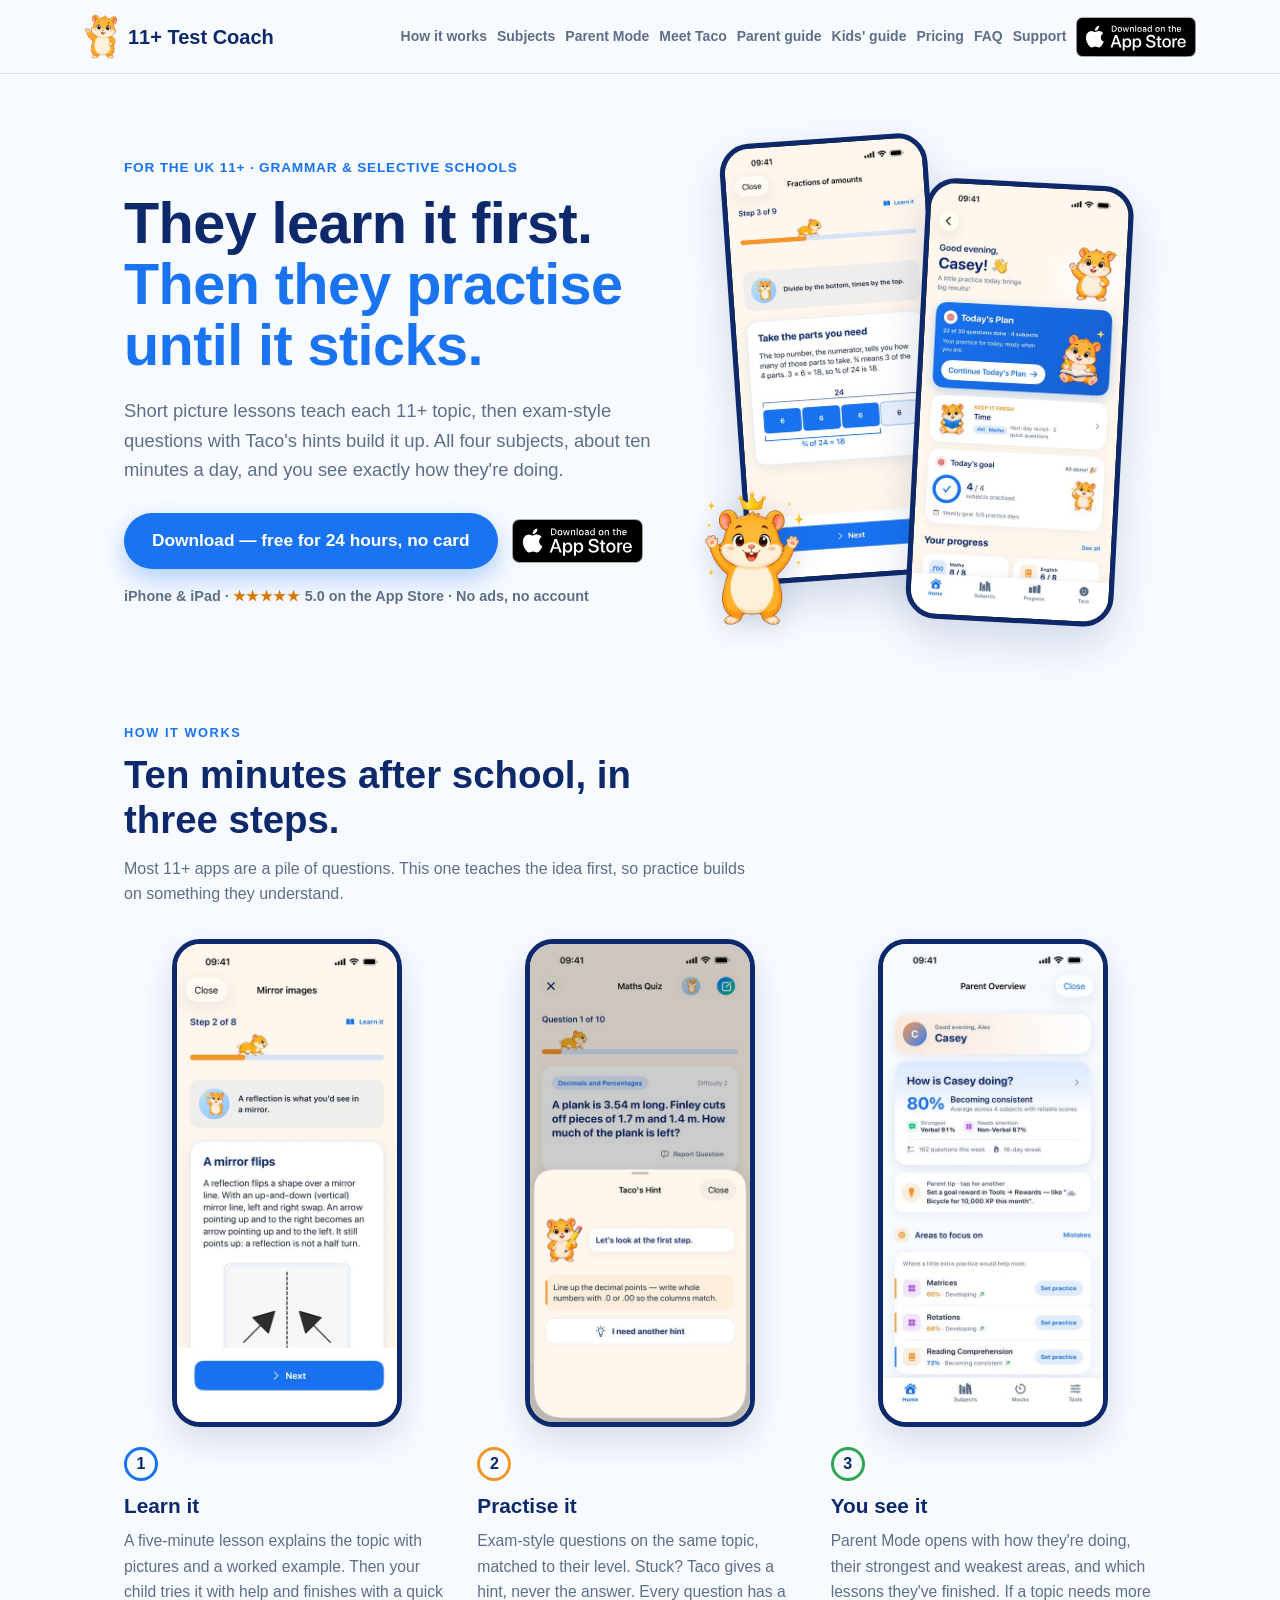
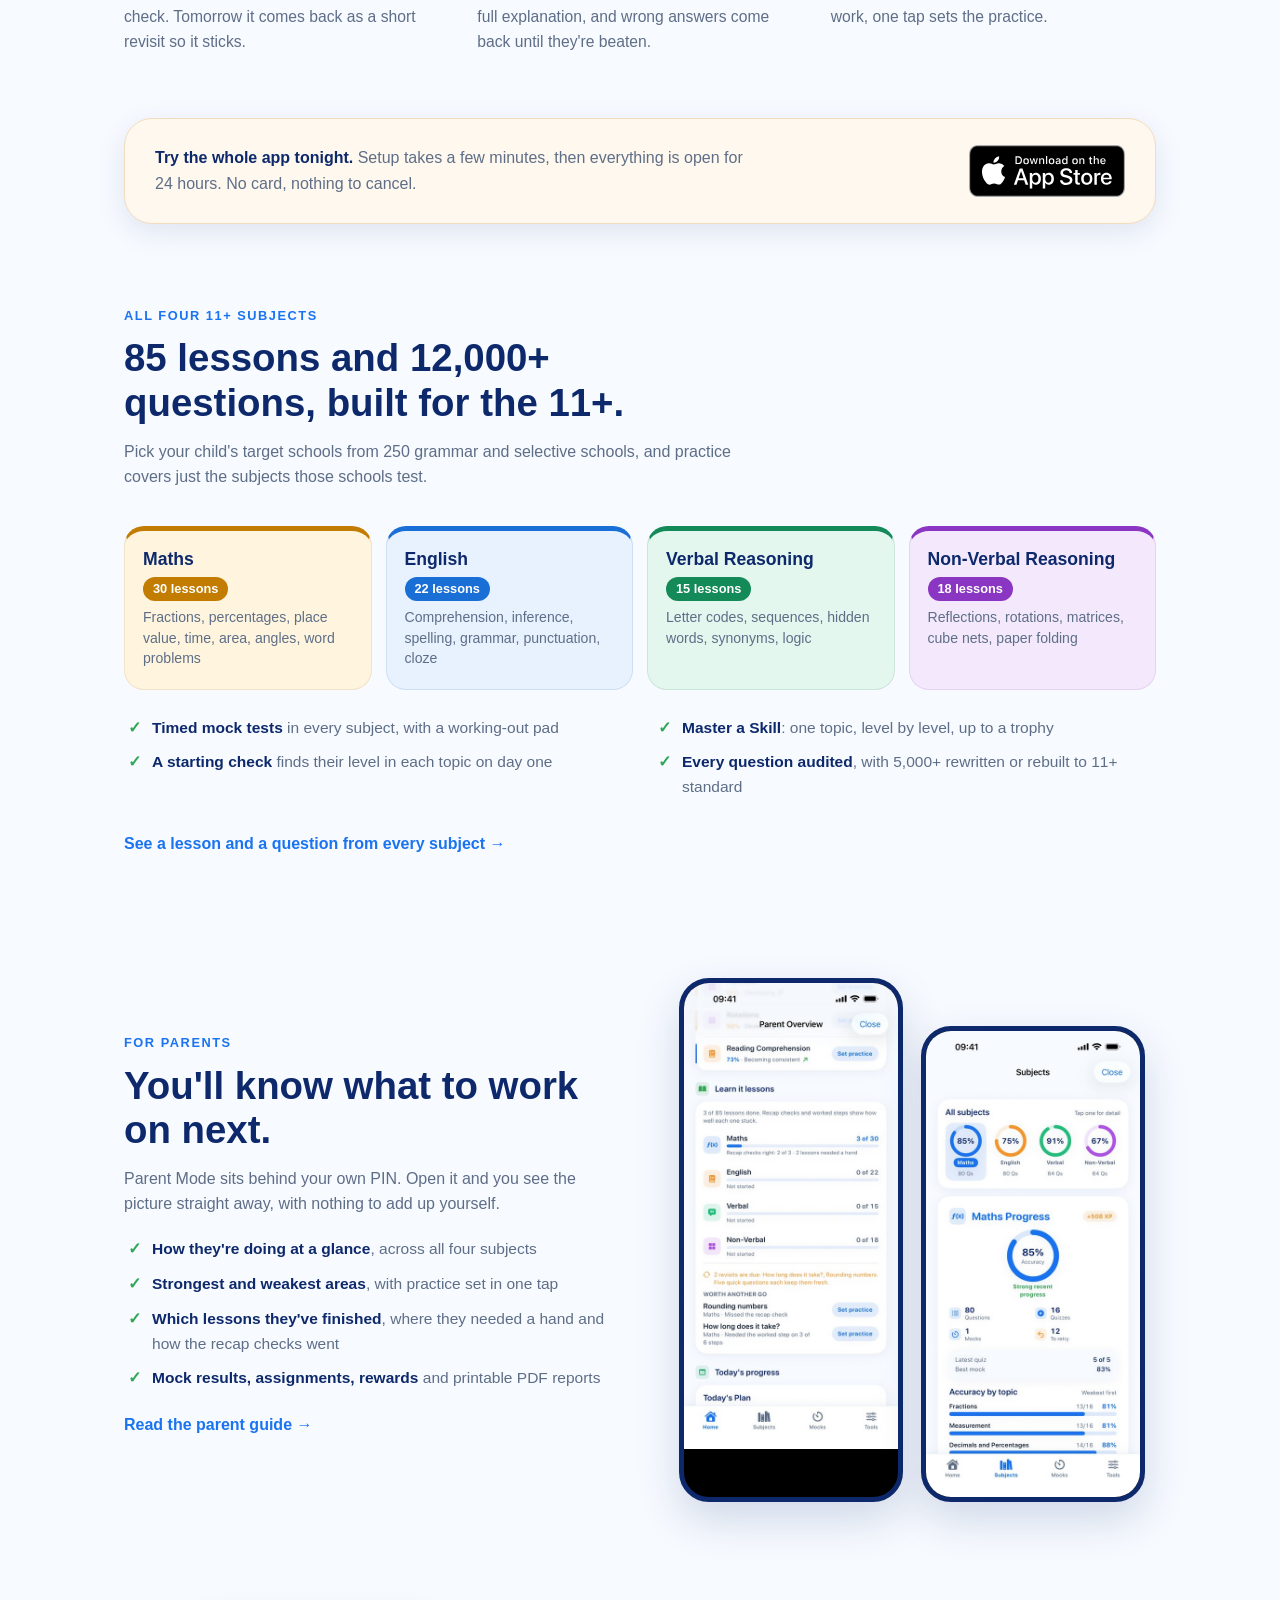
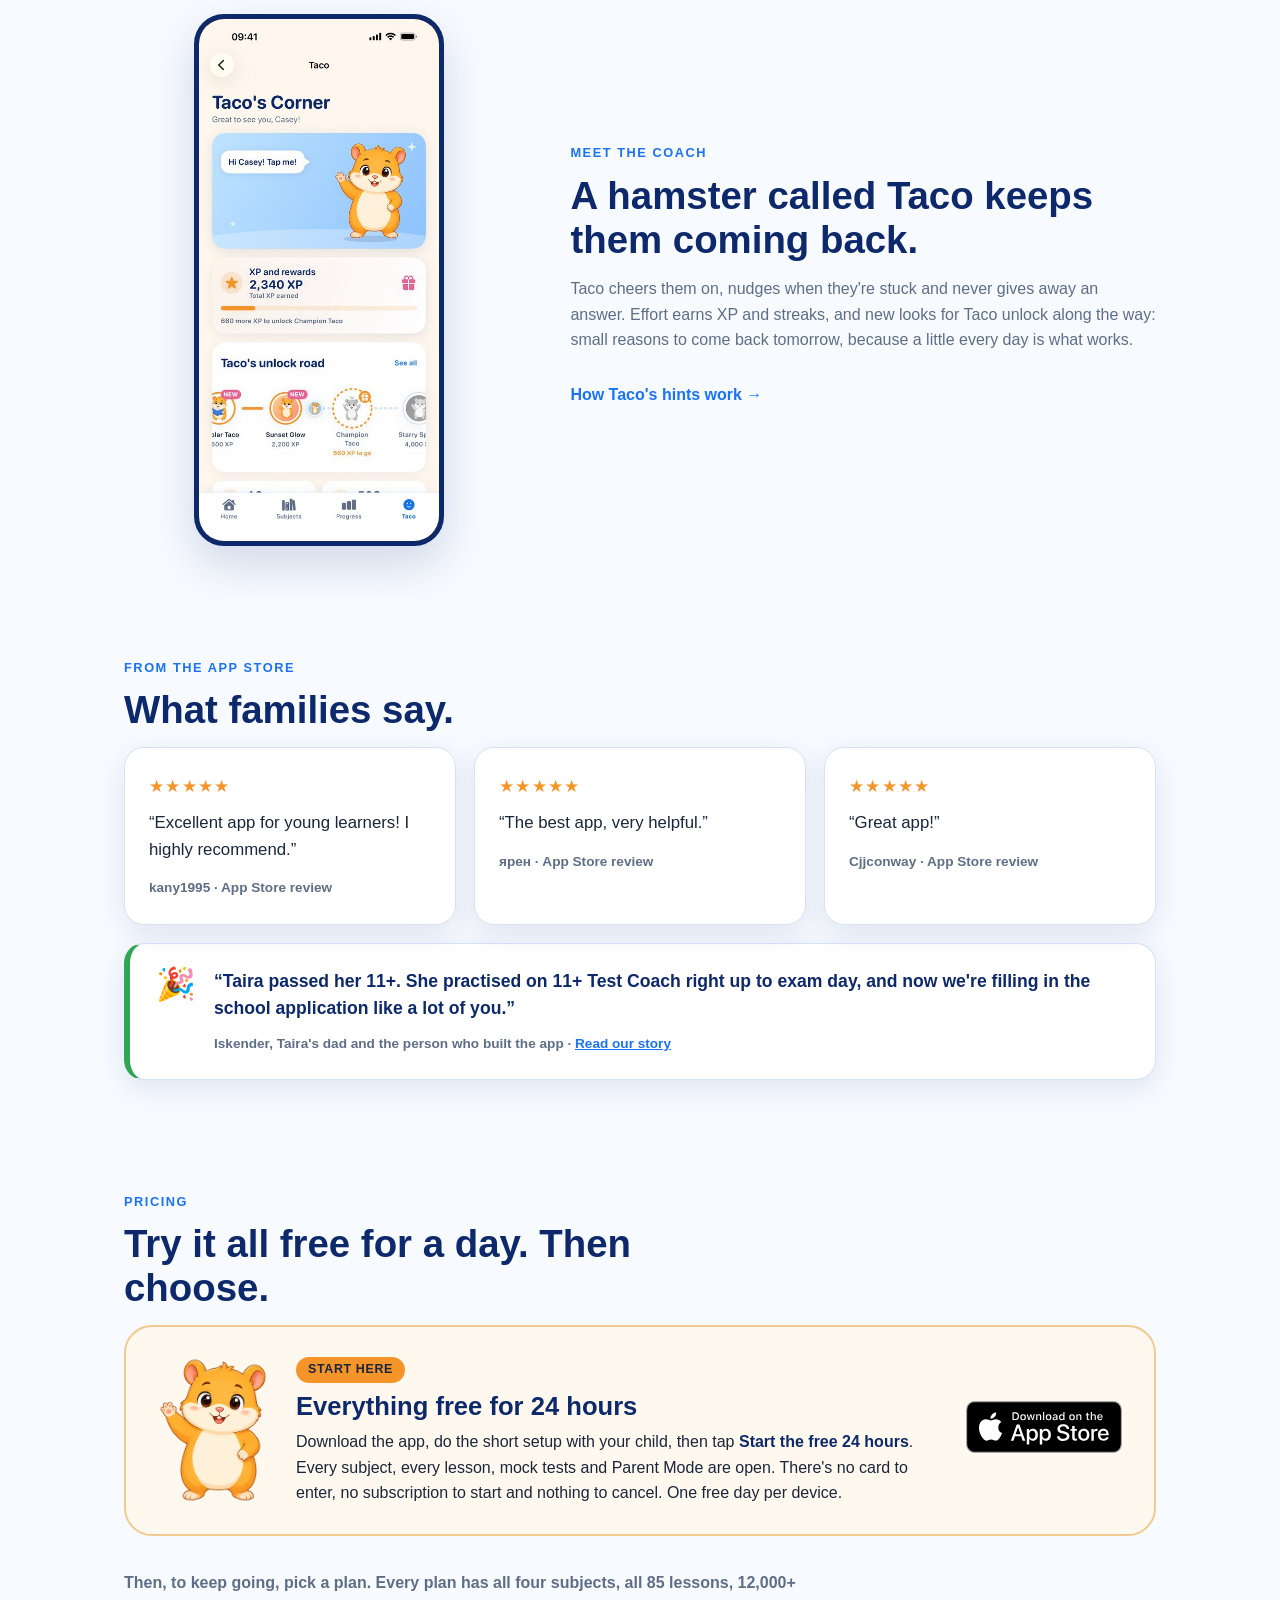
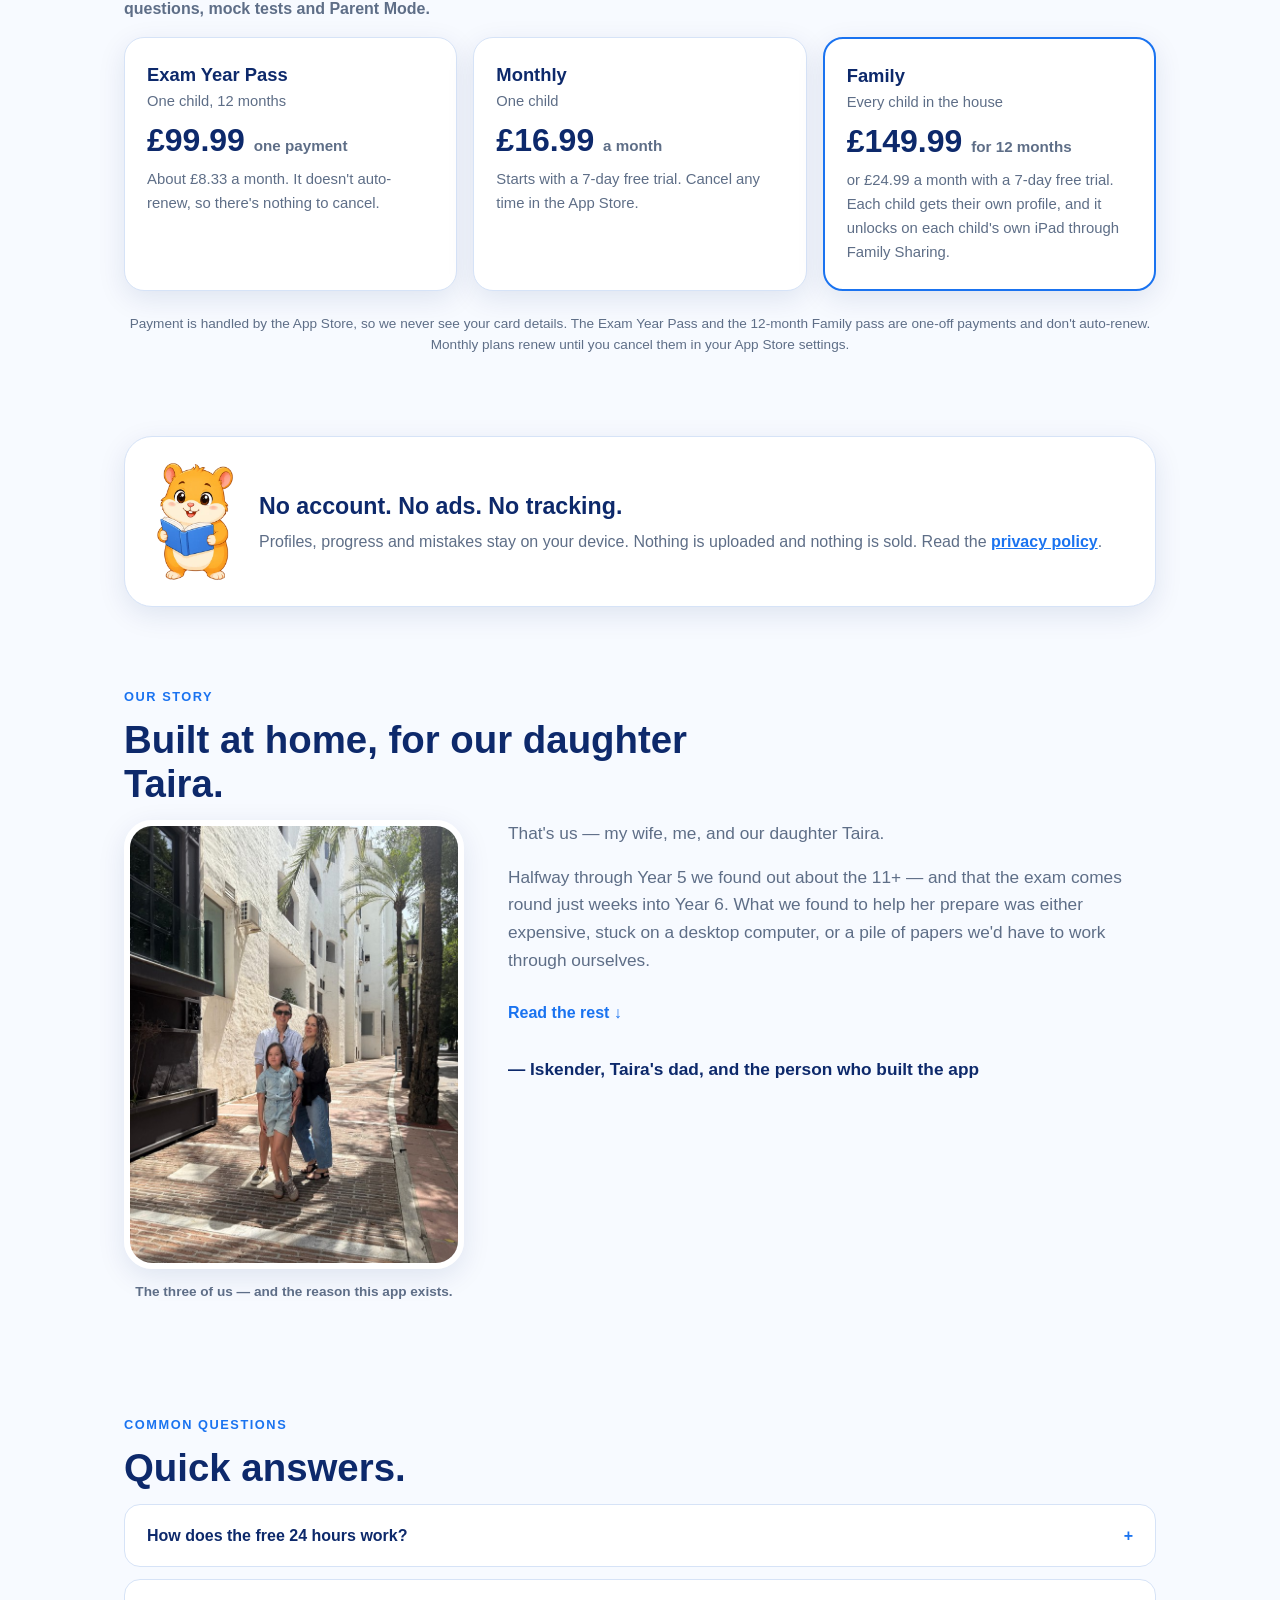
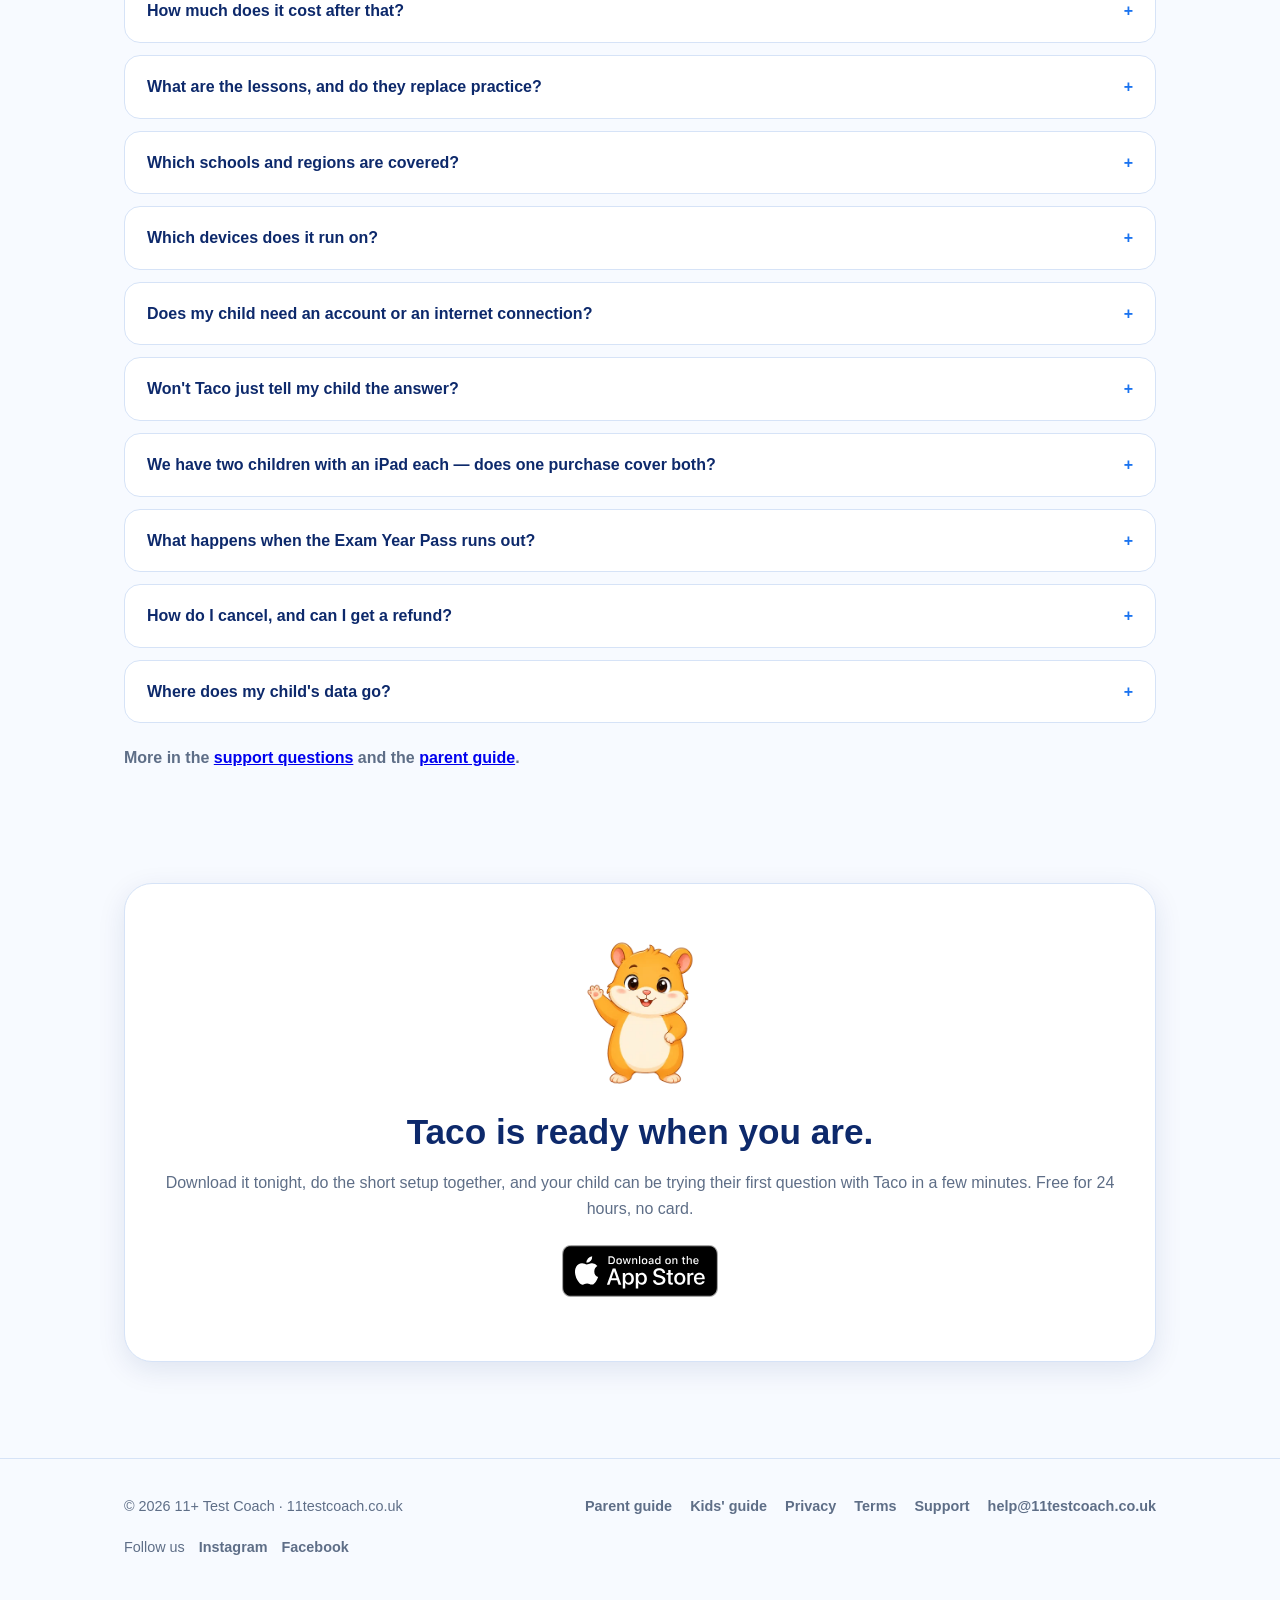
==== commit 86642700: "Reviews: put the founder's card after the App Store reviews so it can't read as one Co-Authored-By: " ====
--- a/index.html
+++ b/index.html
@@ -207,6 +207,23 @@
     <section id="reviews" class="hm-reviews">
       <p class="kicker">From the App Store</p>
       <h2 class="section-title">What families say.</h2>
+      <div class="testimonials hm-quotes">
+        <figure class="testimonial">
+          <div class="review-stars" role="img" aria-label="5 out of 5 stars">★★★★★</div>
+          <blockquote>“Excellent app for young learners! I highly recommend.”</blockquote>
+          <figcaption>kany1995 · App Store review</figcaption>
+        </figure>
+        <figure class="testimonial">
+          <div class="review-stars" role="img" aria-label="5 out of 5 stars">★★★★★</div>
+          <blockquote>“The best app, very helpful.”</blockquote>
+          <figcaption>ярен · App Store review</figcaption>
+        </figure>
+        <figure class="testimonial">
+          <div class="review-stars" role="img" aria-label="5 out of 5 stars">★★★★★</div>
+          <blockquote>“Great app!”</blockquote>
+          <figcaption>Cjjconway · App Store review</figcaption>
+        </figure>
+      </div>
       <figure class="founder-result hm-founder">
         <div class="founder-result-badge" aria-hidden="true">🎉</div>
         <div>
@@ -214,23 +231,6 @@
           <figcaption>Iskender, Taira's dad and the person who built the app · <a href="#story">Read our story</a></figcaption>
         </div>
       </figure>
-      <div class="testimonials hm-quotes">
-        <figure class="testimonial">
-          <div class="review-stars" role="img" aria-label="5 out of 5 stars">★★★★★</div>
-          <blockquote>“Excellent app for young learners! I highly recommend.”</blockquote>
-          <figcaption>kany1995 · App Store review</figcaption>
-        </figure>
-        <figure class="testimonial">
-          <div class="review-stars" role="img" aria-label="5 out of 5 stars">★★★★★</div>
-          <blockquote>“The best app, very helpful.”</blockquote>
-          <figcaption>ярен · App Store review</figcaption>
-        </figure>
-        <figure class="testimonial">
-          <div class="review-stars" role="img" aria-label="5 out of 5 stars">★★★★★</div>
-          <blockquote>“Great app!”</blockquote>
-          <figcaption>Cjjconway · App Store review</figcaption>
-        </figure>
-      </div>
     </section>
 
     <!-- Pricing: the free day first, then three plans in plain words. -->
--- a/style.css
+++ b/style.css
@@ -904,7 +904,7 @@
 
 /* ---------- Content page heading ---------- */
 .page-head { padding-top: 40px; }
-.page-head h1.section-title { margin-bottom: 14px; }
+.page-head h1.section-title { margin-bottom: 14px; font-size: clamp(1.9rem, 4.2vw, 2.7rem); font-weight: 800; color: var(--navy); line-height: 1.12; }
 
 /* ---------- Sticky download bar (phones) ---------- */
 /* Hidden by default and on anything wider than a phone. It is revealed only
@@ -1250,7 +1250,7 @@
 .hm-phone-single { max-width: 250px; margin: 0 auto; }
 
 /* ---------- Reviews ---------- */
-.hm-founder { margin: 0 0 18px; }
+.hm-founder { margin: 18px 0 0; }
 .hm-quotes .testimonial blockquote { font-size: 1.05rem; }
 
 /* ---------- Pricing ---------- */
@@ -1406,3 +1406,32 @@
 }
 
 .nw { white-space: nowrap; }
+
+/* ---------- Subjects page: a lesson and a question per subject ---------- */
+.subj { padding: 36px 0; }
+.subj .subject-detail { margin-top: 0; grid-template-columns: 440px 1fr; }
+.subj .subject-detail.flip { grid-template-columns: 1fr 440px; }
+.subj-pair { gap: 14px; }
+.subj-pair .shot, .subj-single .shot { border-width: 5px; border-radius: 26px; }
+.subj-pair .shot:last-child { margin-top: 36px; }
+.subj-single { max-width: 260px; }
+.subj-more .section-title { margin-bottom: 26px; }
+@media (max-width: 860px) {
+  .subj .subject-detail, .subj .subject-detail.flip { grid-template-columns: 1fr; }
+  .subj .subject-detail aside { max-width: 420px; }
+  .subj-single { max-width: 240px !important; }
+}
+@media (max-width: 640px) {
+  .subj { padding: 26px 0; }
+  .subj-pair { gap: 10px; }
+  .subj-pair .shot, .subj-single .shot { border-width: 4px; border-radius: 20px; }
+  .subj-pair .shot:last-child { margin-top: 24px; }
+}
+.taco-corner-block { margin-top: 48px; grid-template-columns: 260px 1fr; }
+@media (max-width: 860px) { .taco-corner-block { grid-template-columns: 1fr; } .taco-corner-block aside { max-width: 240px; margin: 0 auto; } }
+
+/* Footer links are tap targets too: give them 44px of height on phones. */
+@media (max-width: 720px) {
+  .foot nav { gap: 0 18px; }
+  .foot a { display: inline-flex; align-items: center; min-height: 44px; }
+}
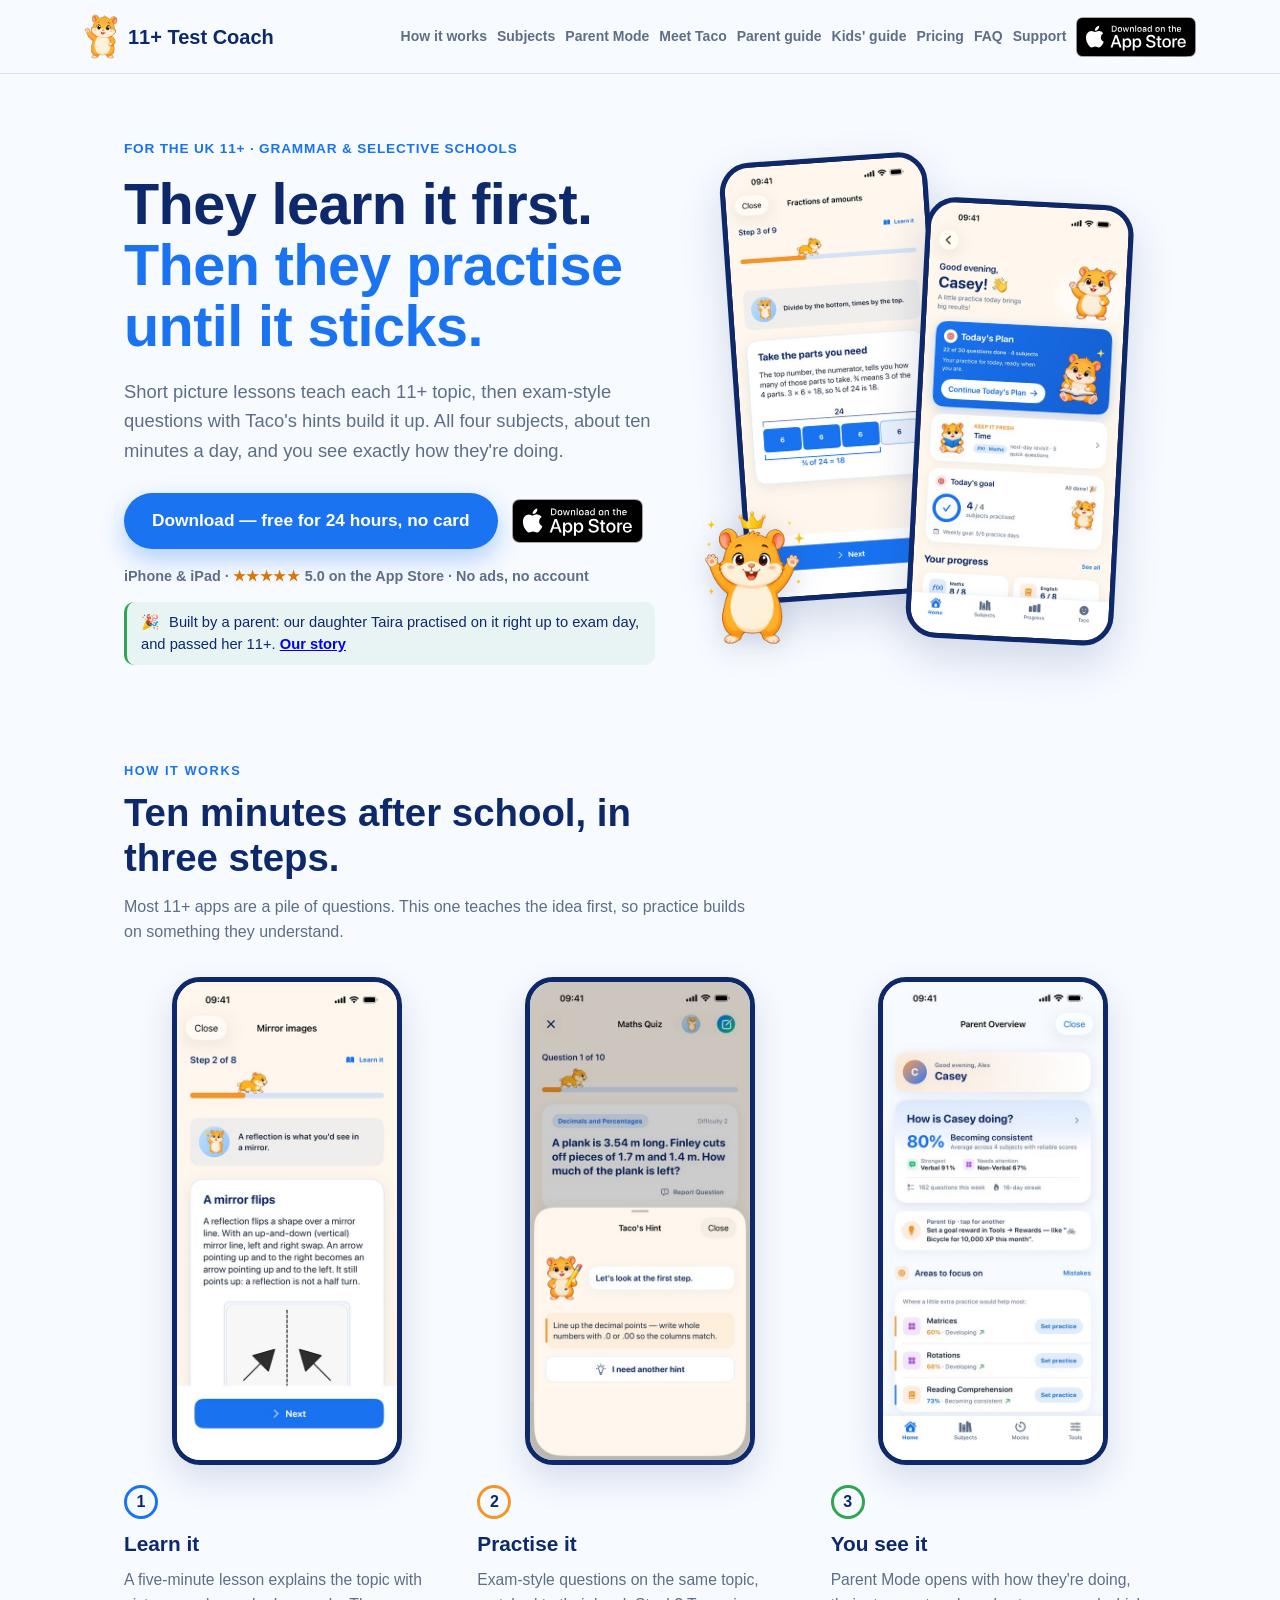
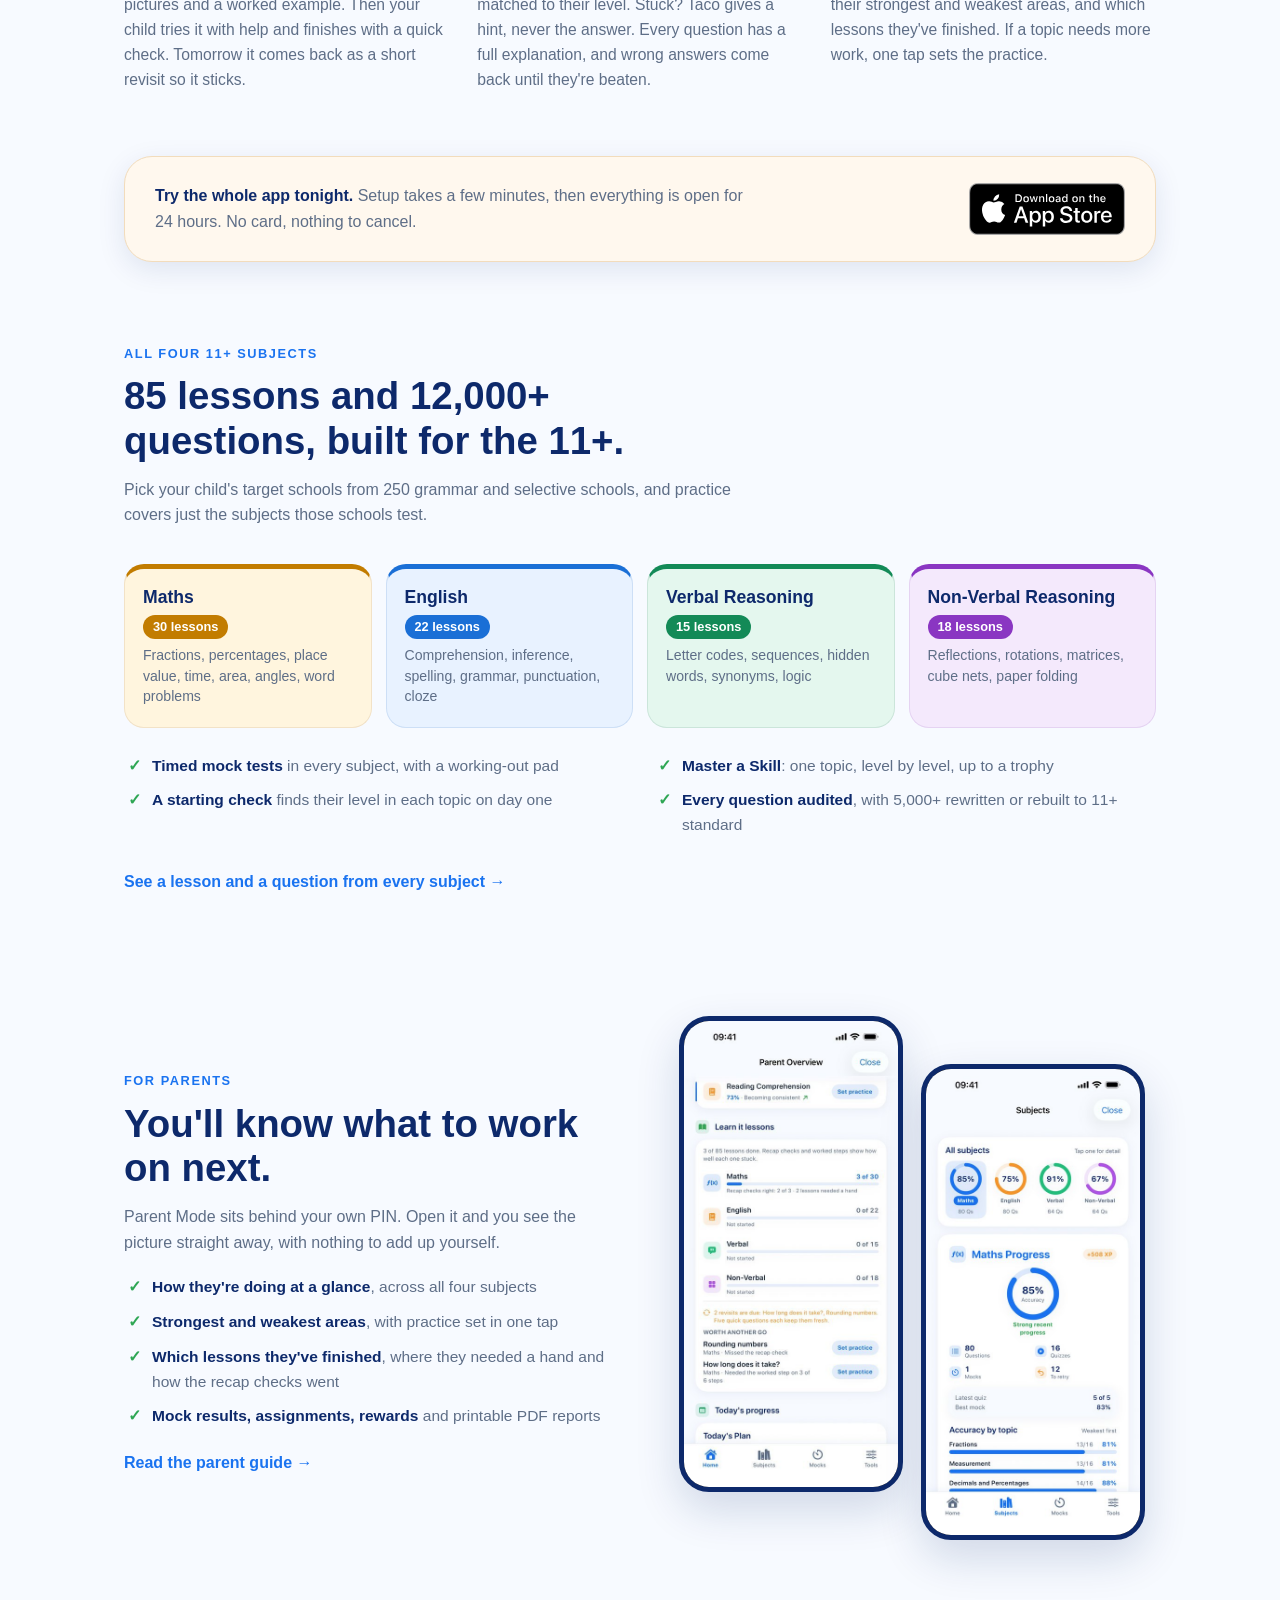
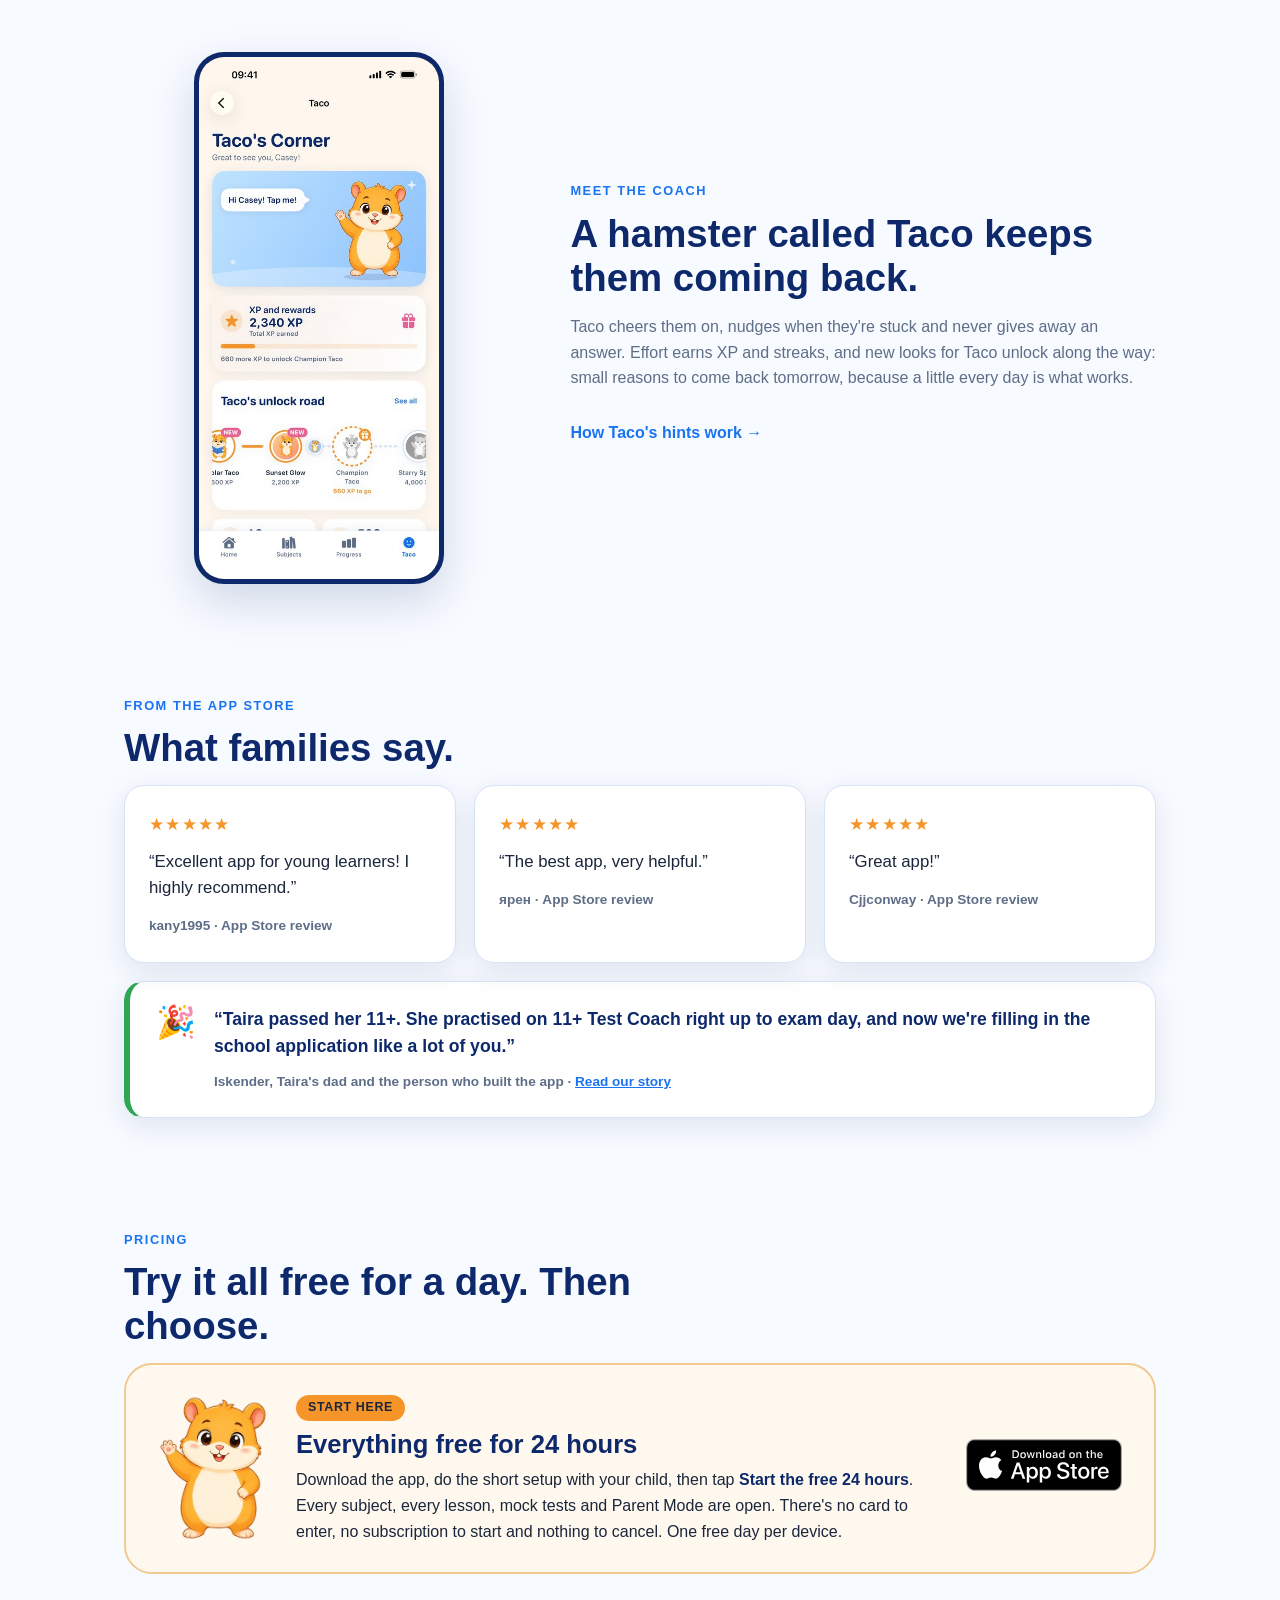
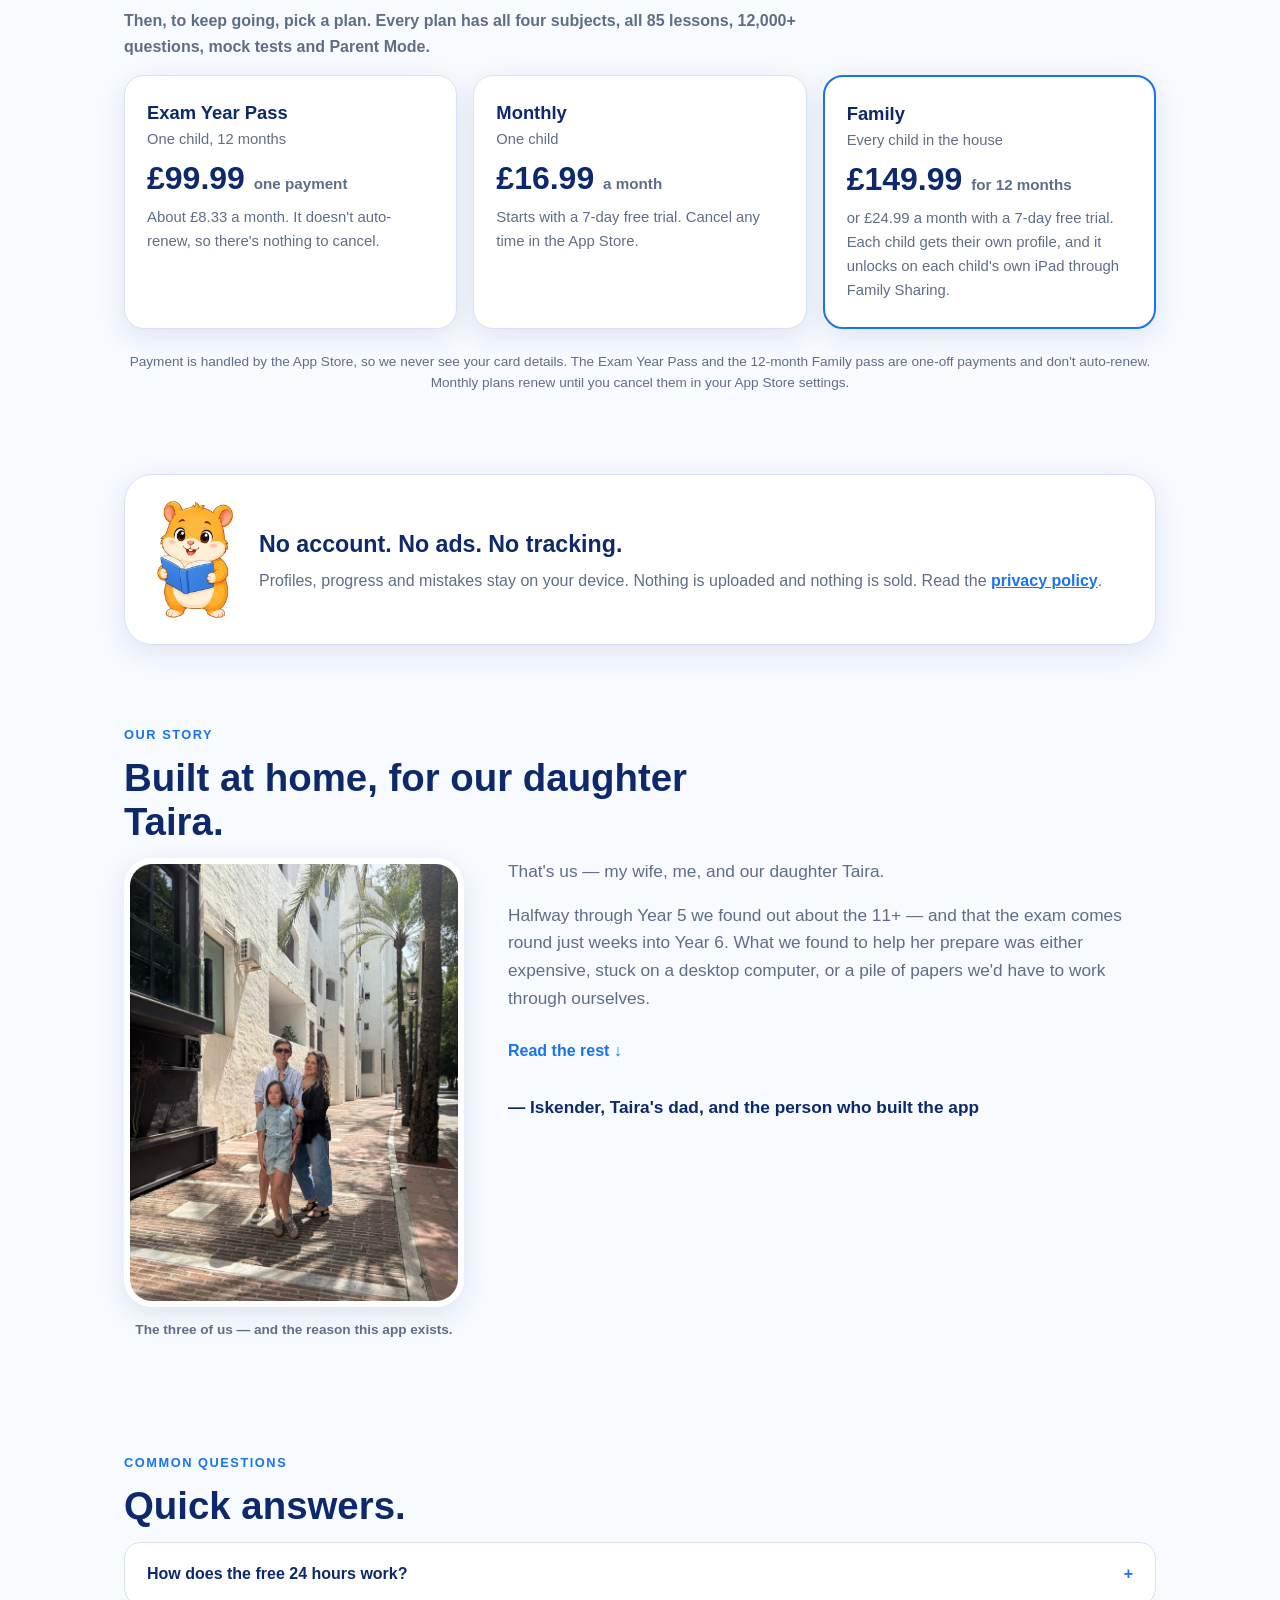
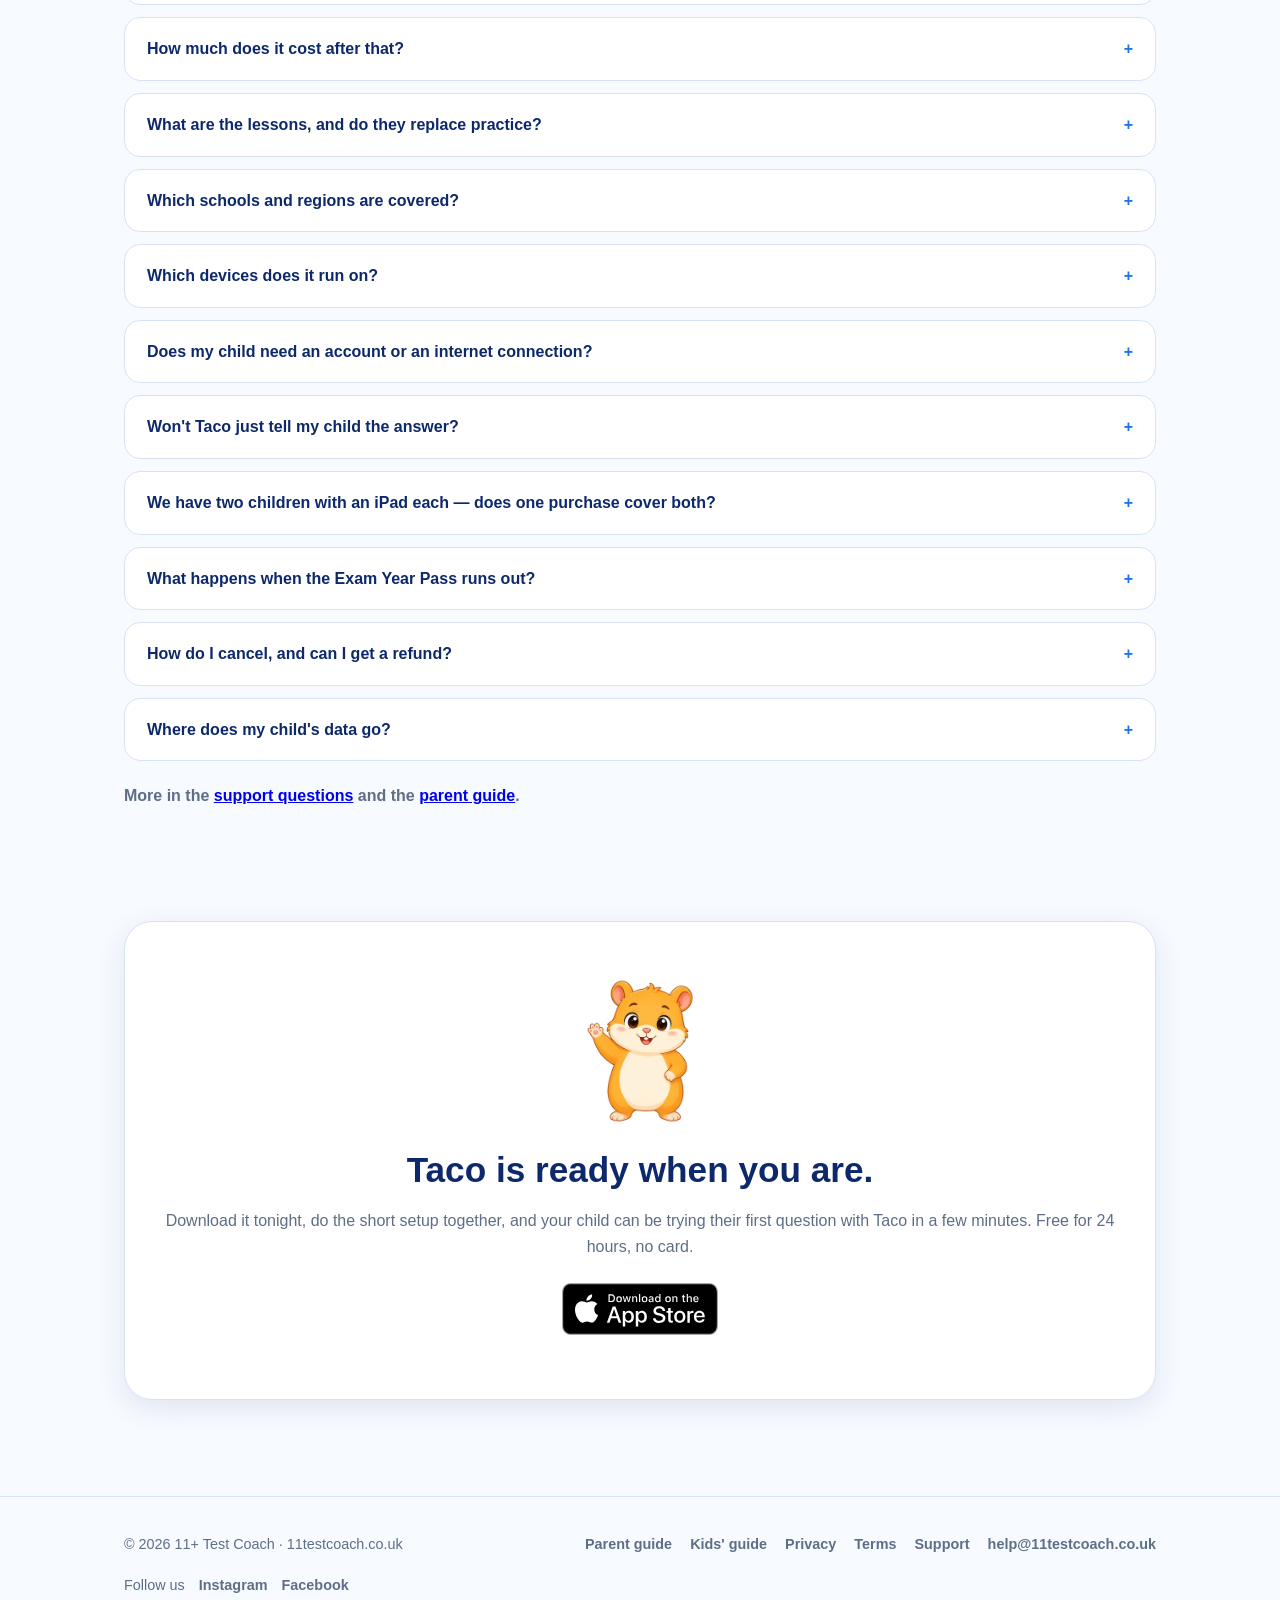
==== commit 71a67138: "Taira's result under the hero button; the free day in the terms Co-Authored-By: Claude Opus 5.5 <nor" ====
--- a/index.html
+++ b/index.html
@@ -77,6 +77,7 @@
           <a class="store-badge hm-badge" href="https://apps.apple.com/app/apple-store/id6782715811?pt=128520847&amp;ct=web&amp;mt=8"><img src="/assets/app-store-badge.svg" alt="Download on the App Store" width="132" height="44"></a>
         </div>
         <p class="hm-small"><span class="nw">iPhone &amp; iPad</span> · <span class="nw"><span class="hm-stars" aria-hidden="true">★★★★★</span> 5.0 on the App&nbsp;Store</span> · <span class="nw">No ads, no account</span></p>
+        <p class="hm-proof"><span aria-hidden="true">🎉</span> Built by a parent: our daughter Taira practised on it right up to exam day, and passed her 11+. <a href="#story">Our story</a></p>
       </div>
       <div class="hm-hero-art">
         <figure class="hm-phone hm-phone-back">
--- a/style.css
+++ b/style.css
@@ -798,7 +798,7 @@
 
 .shot-caption { text-align: center; font-size: 0.85rem; color: var(--text-2); font-weight: 600; margin-top: 10px; }
 
-.shot-pair { display: grid; grid-template-columns: 1fr 1fr; gap: 18px; }
+.shot-pair { display: grid; grid-template-columns: 1fr 1fr; gap: 18px; align-items: start; }
 
 @media (max-width: 860px) {
   .guide-section, .guide-section.flip { grid-template-columns: 1fr; }
@@ -1095,6 +1095,19 @@
 
 .hm-badge img { height: 44px; width: auto; }
 
+.hm-proof {
+  margin: 14px 0 0;
+  padding: 10px 14px;
+  border-left: 3px solid var(--green, #22a559);
+  background: rgba(34, 165, 89, 0.07);
+  border-radius: 10px;
+  font-size: 0.92rem;
+  line-height: 1.45;
+  color: var(--navy);
+  max-width: 34rem;
+}
+.hm-proof a { font-weight: 700; white-space: nowrap; }
+.hm-proof > span { margin-right: 6px; }
 .hm-small {
   margin-top: 16px;
   font-size: 0.9rem;
@@ -1244,7 +1257,7 @@
 
 .hm-ticks { list-style: none; padding: 0; margin: 0 0 12px; display: grid; gap: 10px; }
 
-.hm-pair { display: flex; justify-content: center; gap: 18px; }
+.hm-pair { display: flex; justify-content: center; align-items: flex-start; gap: 18px; }
 .hm-pair .hm-phone { width: 46%; max-width: 230px; }
 .hm-phone-low { margin-top: 48px; }
 .hm-phone-single { max-width: 250px; margin: 0 auto; }
@@ -1340,7 +1353,8 @@
 /* ---------- Tablet ---------- */
 @media (max-width: 860px) {
   .hm-hero { grid-template-columns: 1fr; gap: 28px; padding: 40px 0 24px; text-align: center; }
-  .hm-lead { margin-left: auto; margin-right: auto; }
+  .hm-lead, .hm-proof { margin-left: auto; margin-right: auto; }
+  .hm-proof { text-align: left; }
   .hm-ctas { justify-content: center; }
   .hm-hero-art { max-width: 480px; margin: 0 auto; width: 100%; }
   .hm-subject-grid { grid-template-columns: 1fr 1fr; }
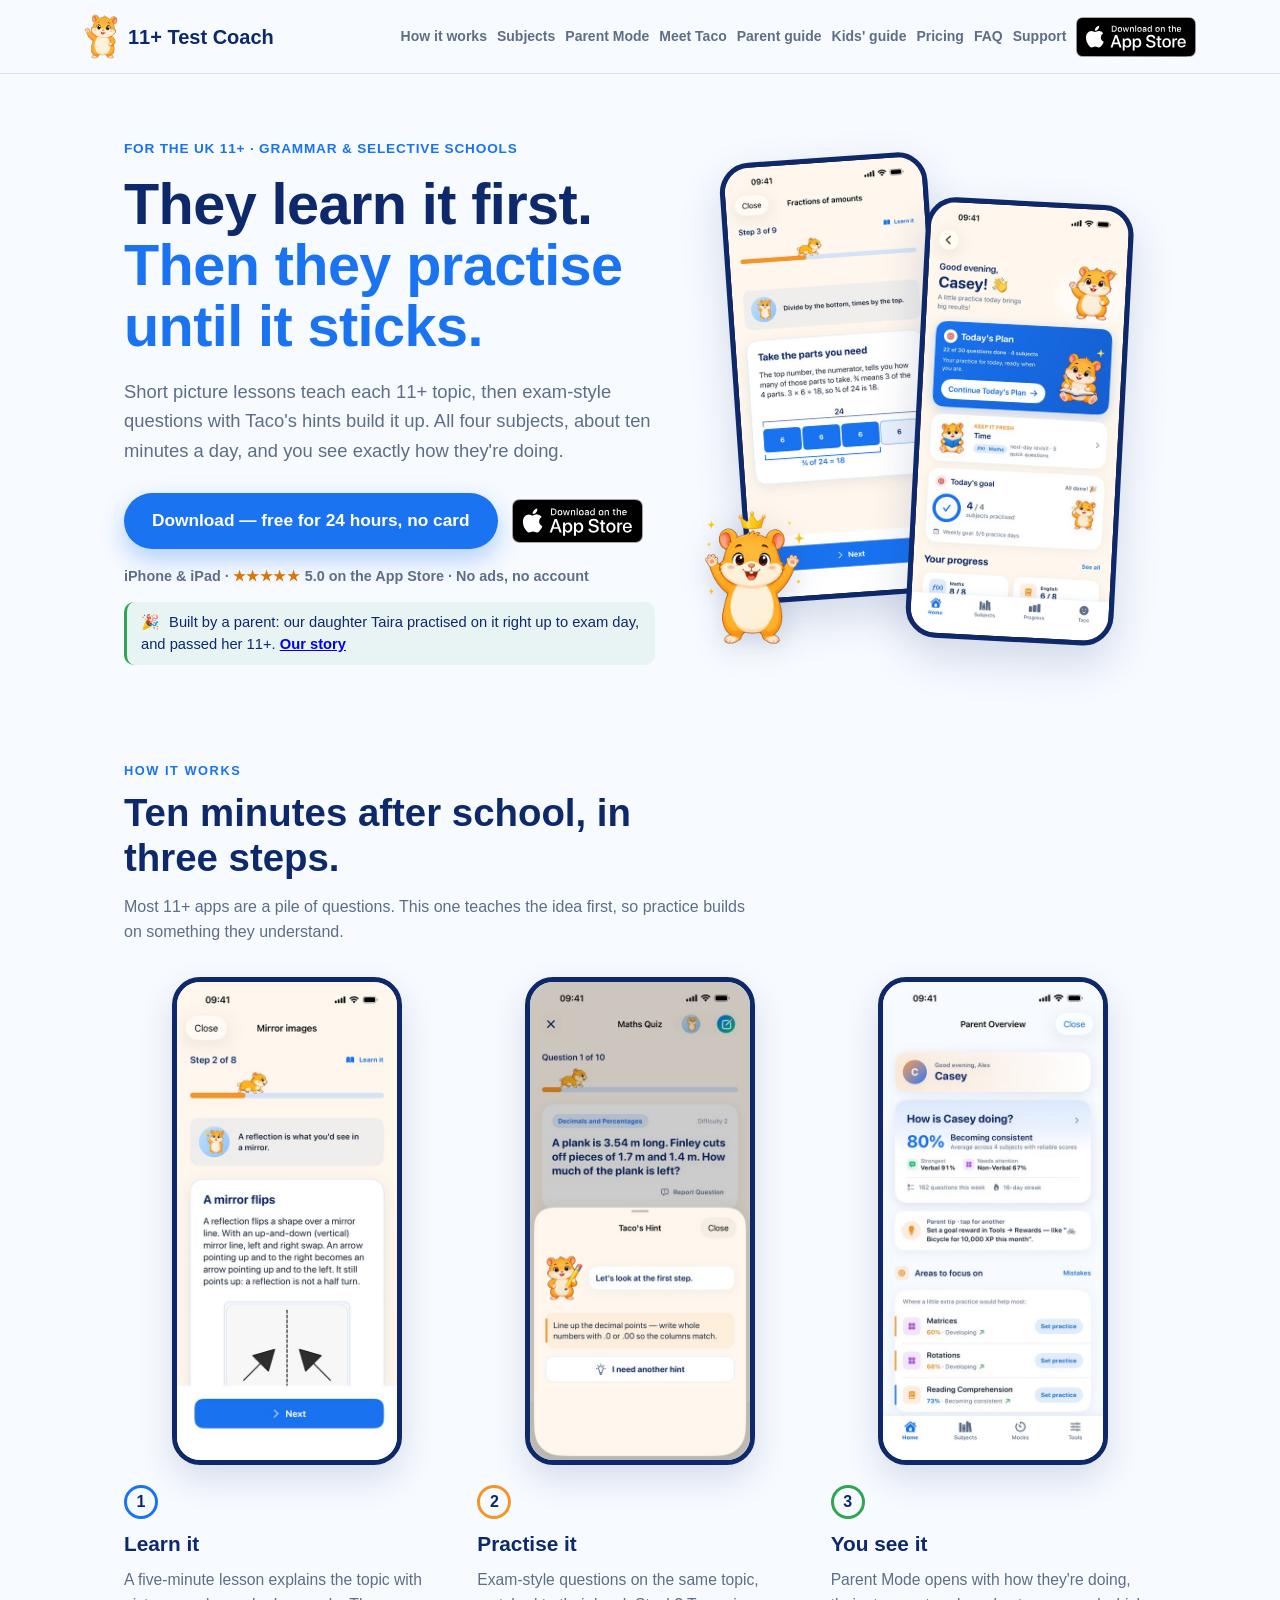
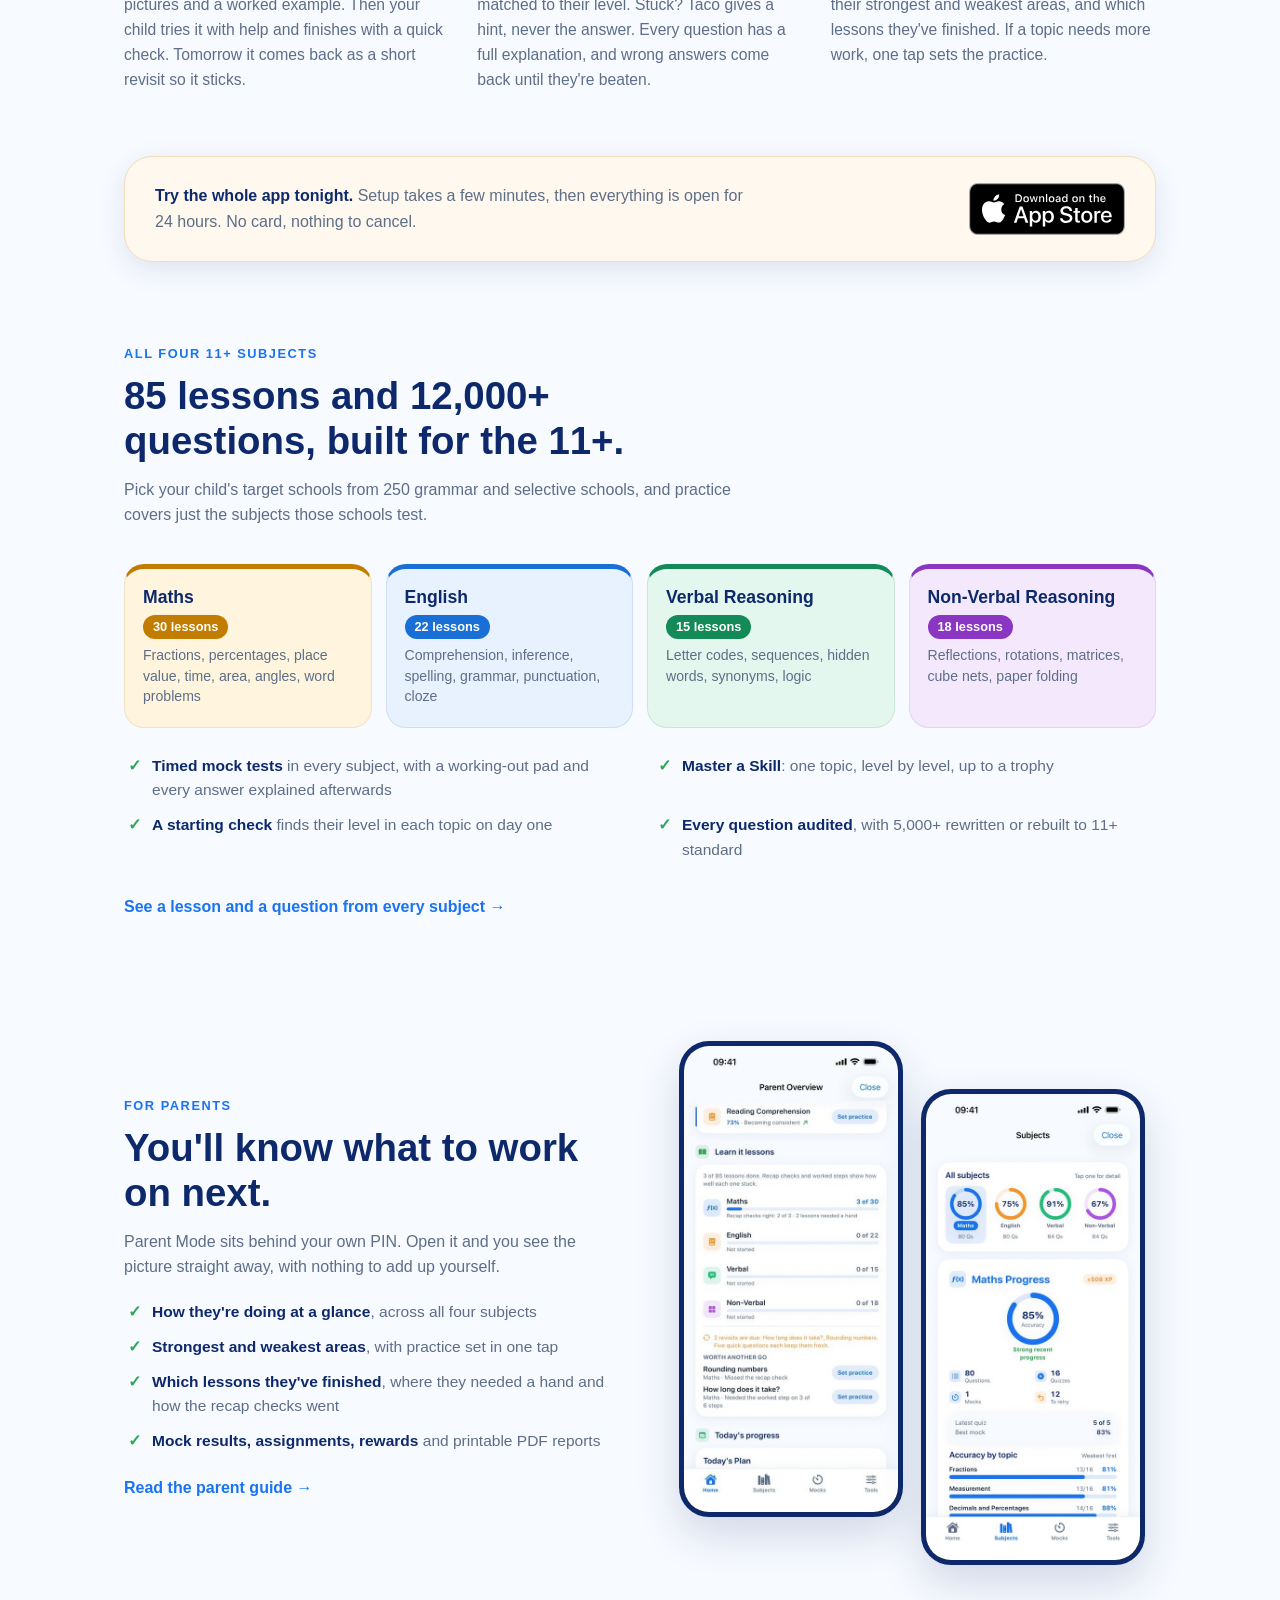
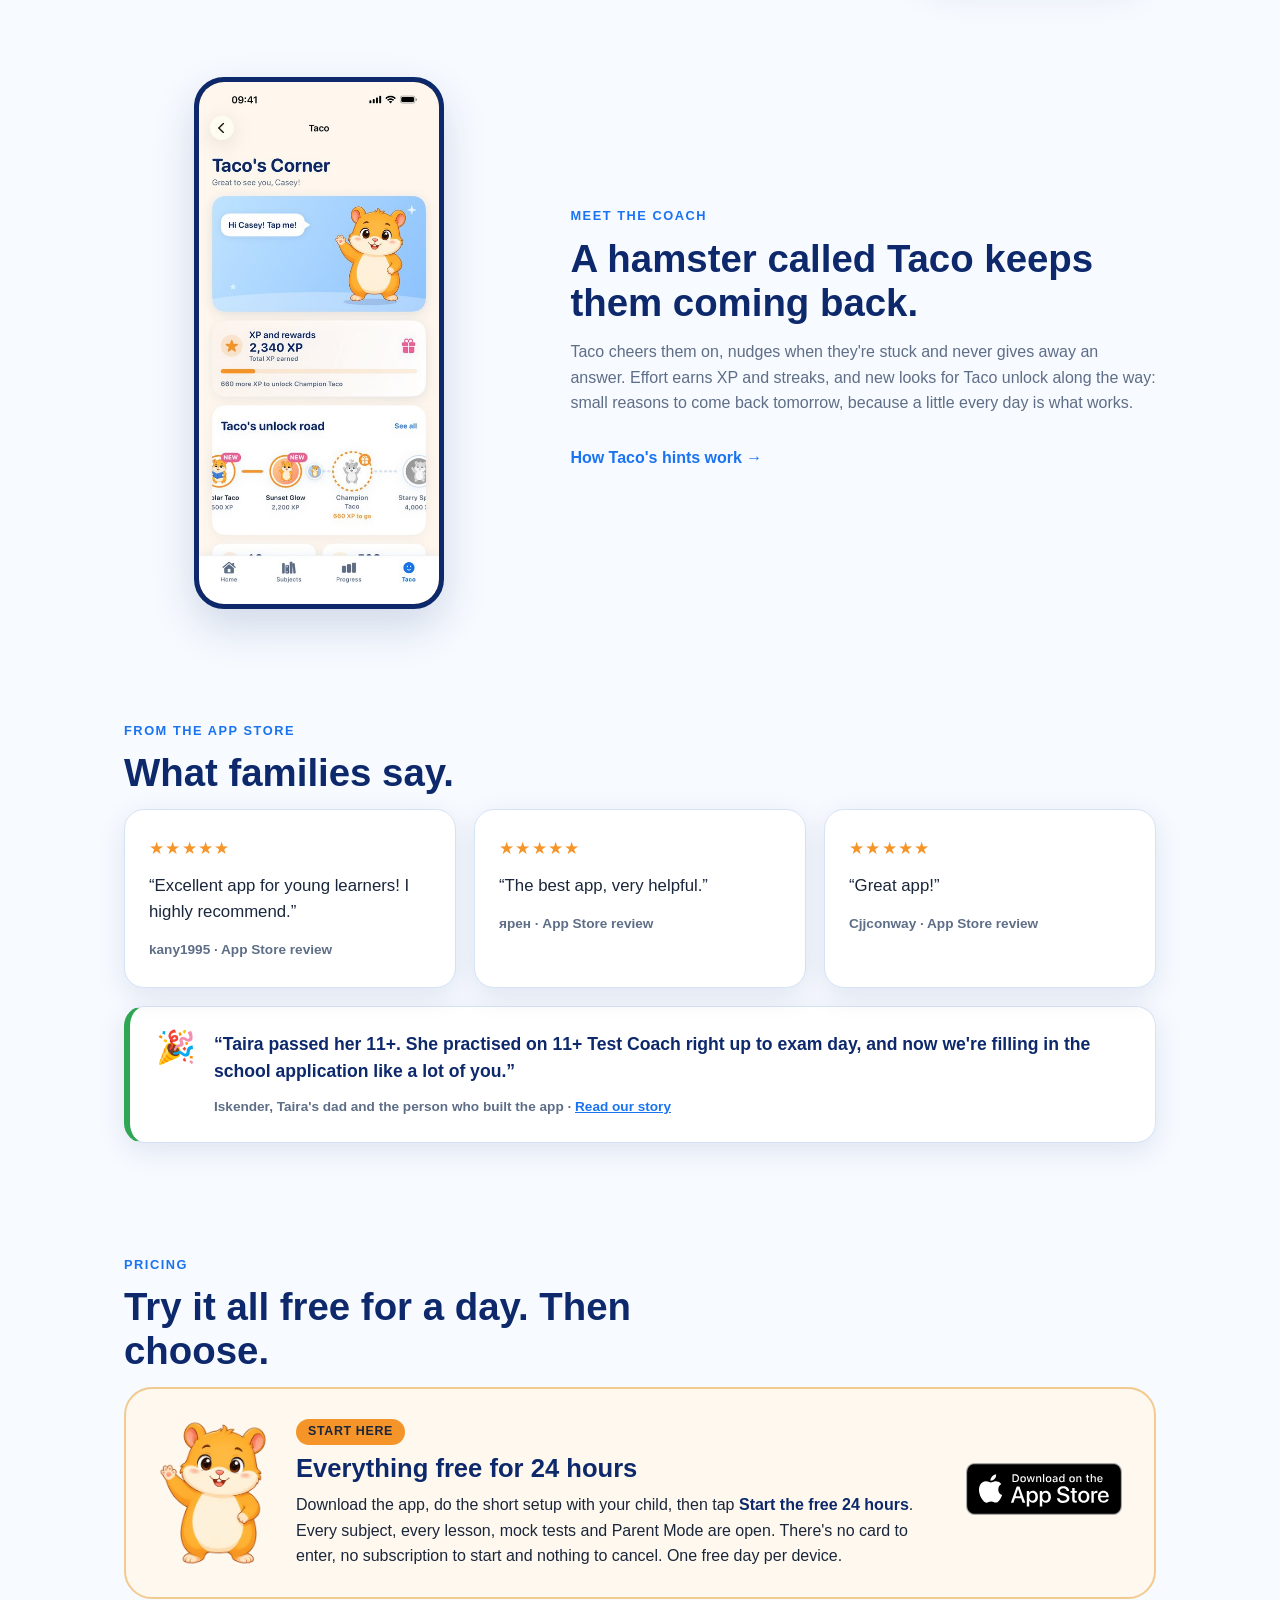
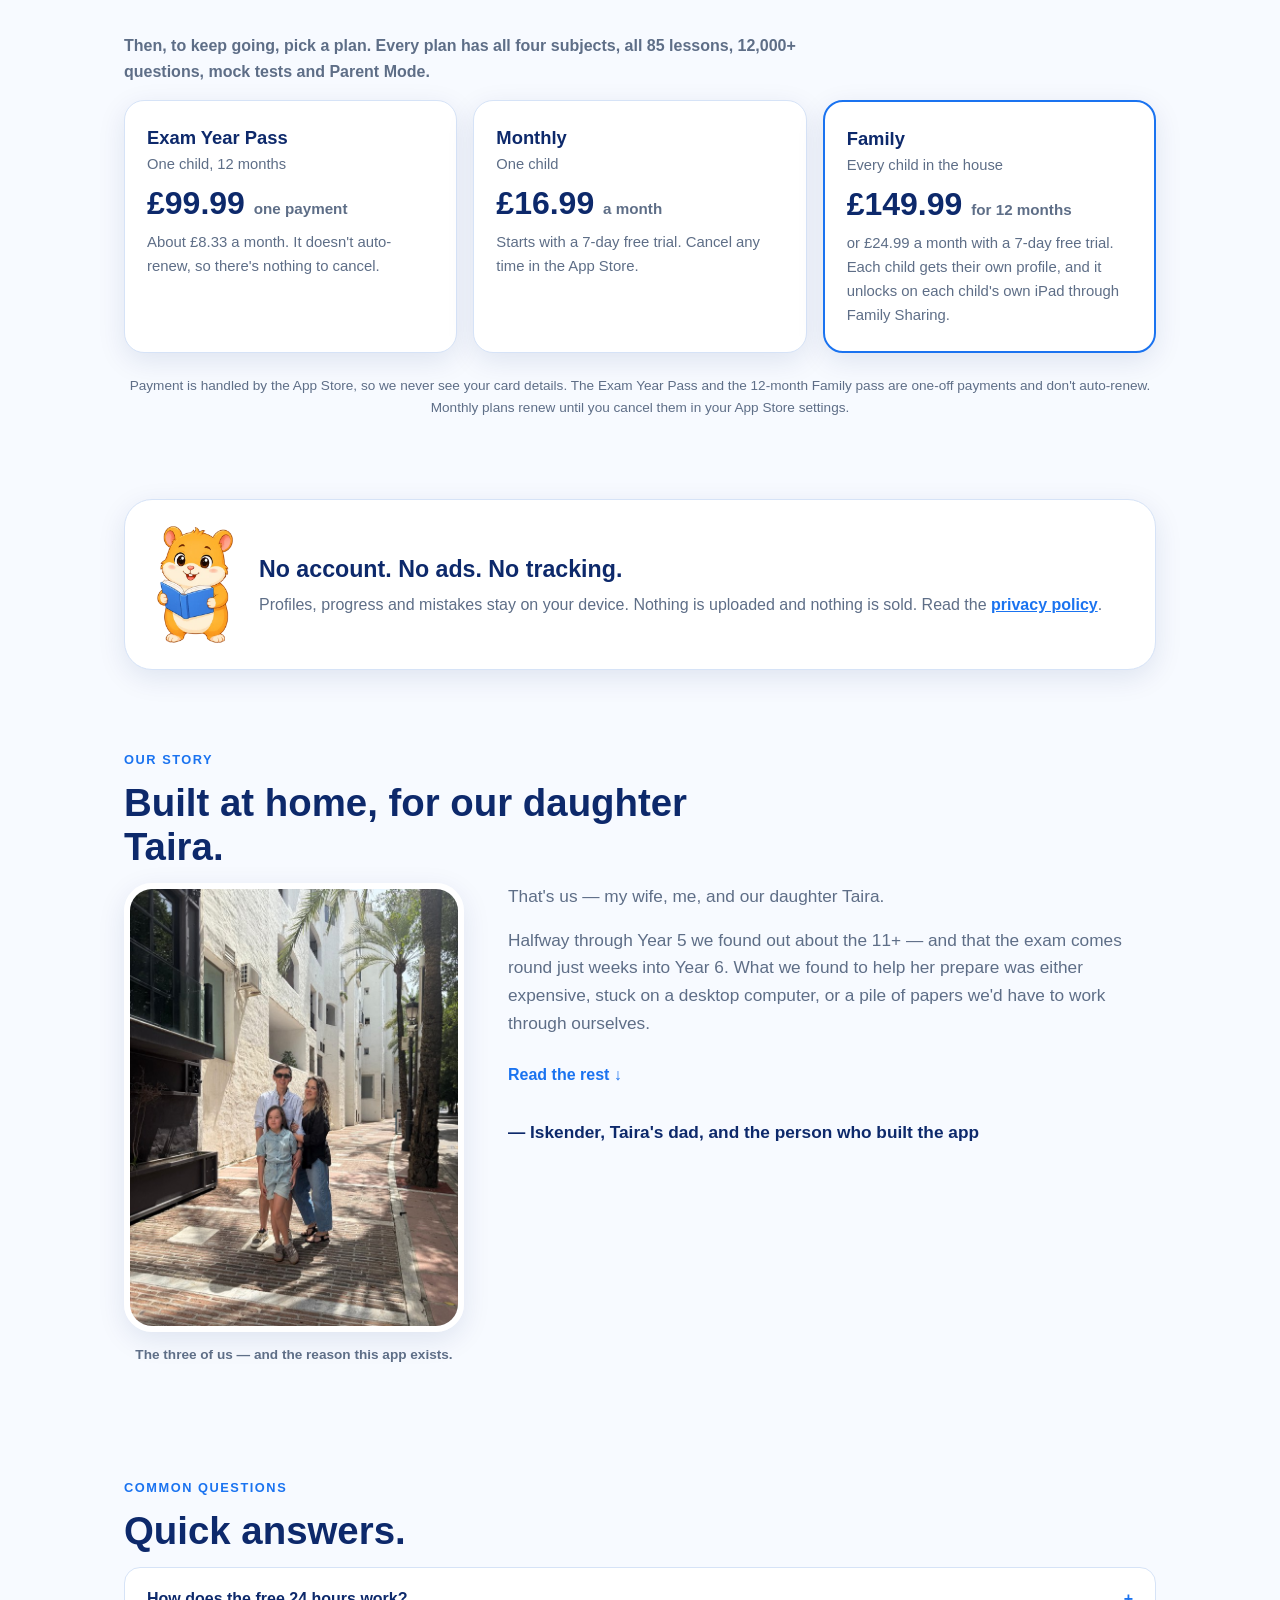
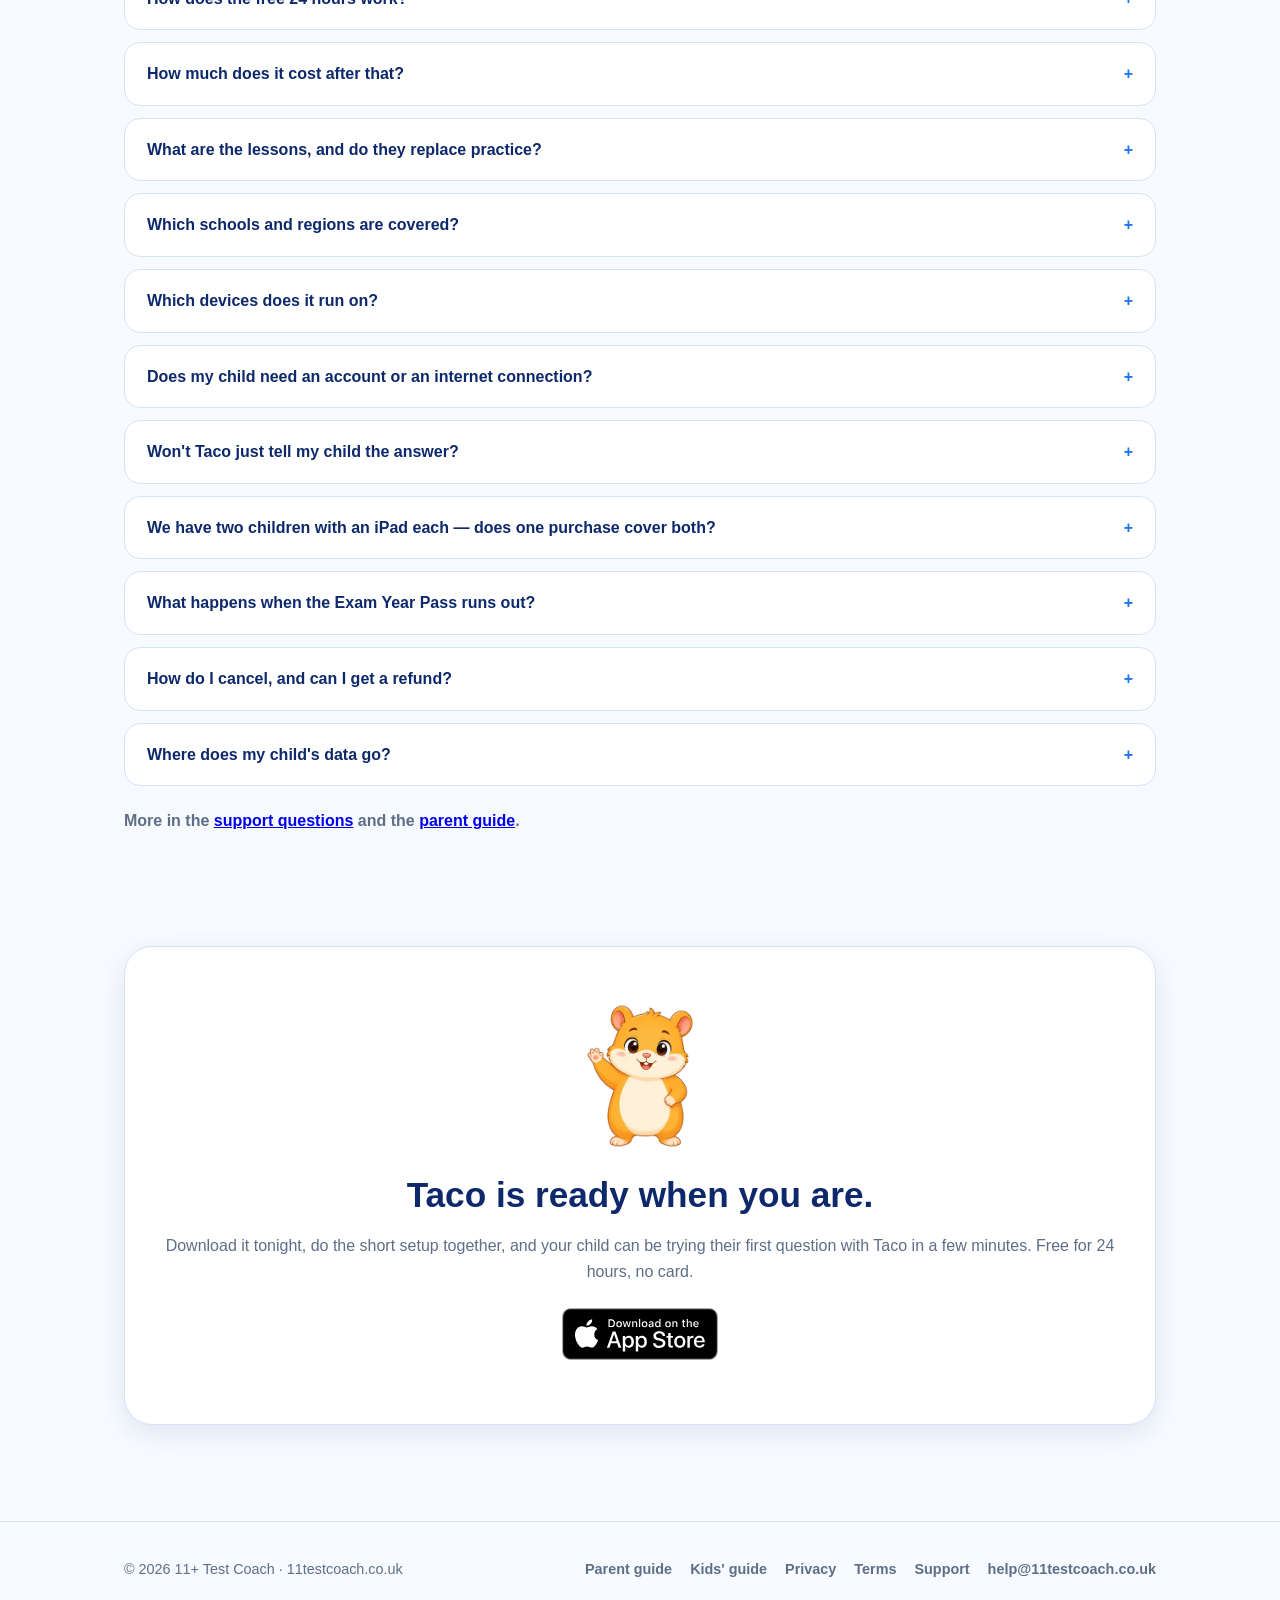
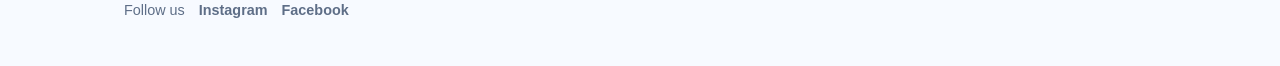
==== commit 6abb626b: "Mock tests for 1.9: skip and come back, answers explained, Fix My Mistakes Home, subjects, parent gu" ====
--- a/index.html
+++ b/index.html
@@ -159,7 +159,7 @@
         </a>
       </div>
       <ul class="hm-also">
-        <li><b>Timed mock tests</b> in every subject, with a working-out pad</li>
+        <li><b>Timed mock tests</b> in every subject, with a working-out pad and every answer explained afterwards</li>
         <li><b>Master a Skill</b>: one topic, level by level, up to a trophy</li>
         <li><b>A starting check</b> finds their level in each topic on day one</li>
         <li><b>Every question audited</b>, with 5,000+ rewritten or rebuilt to 11+ standard</li>
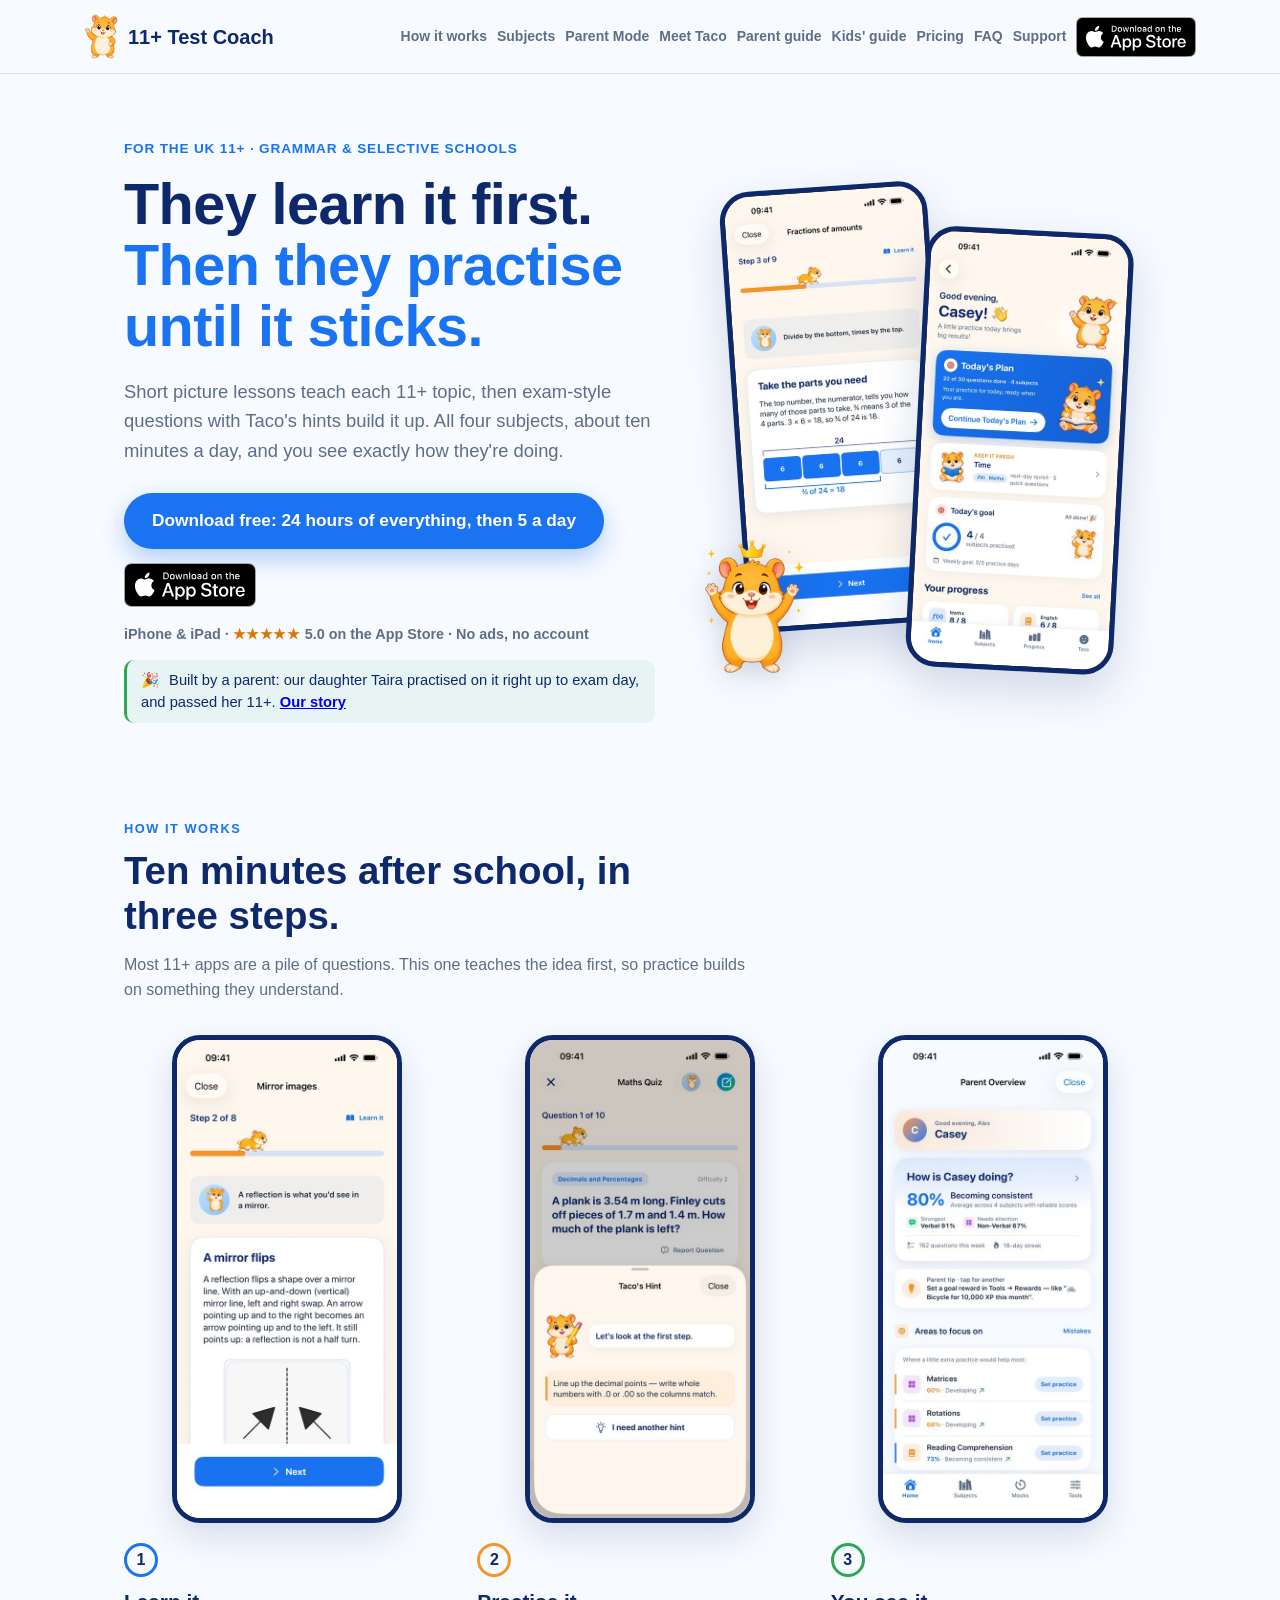
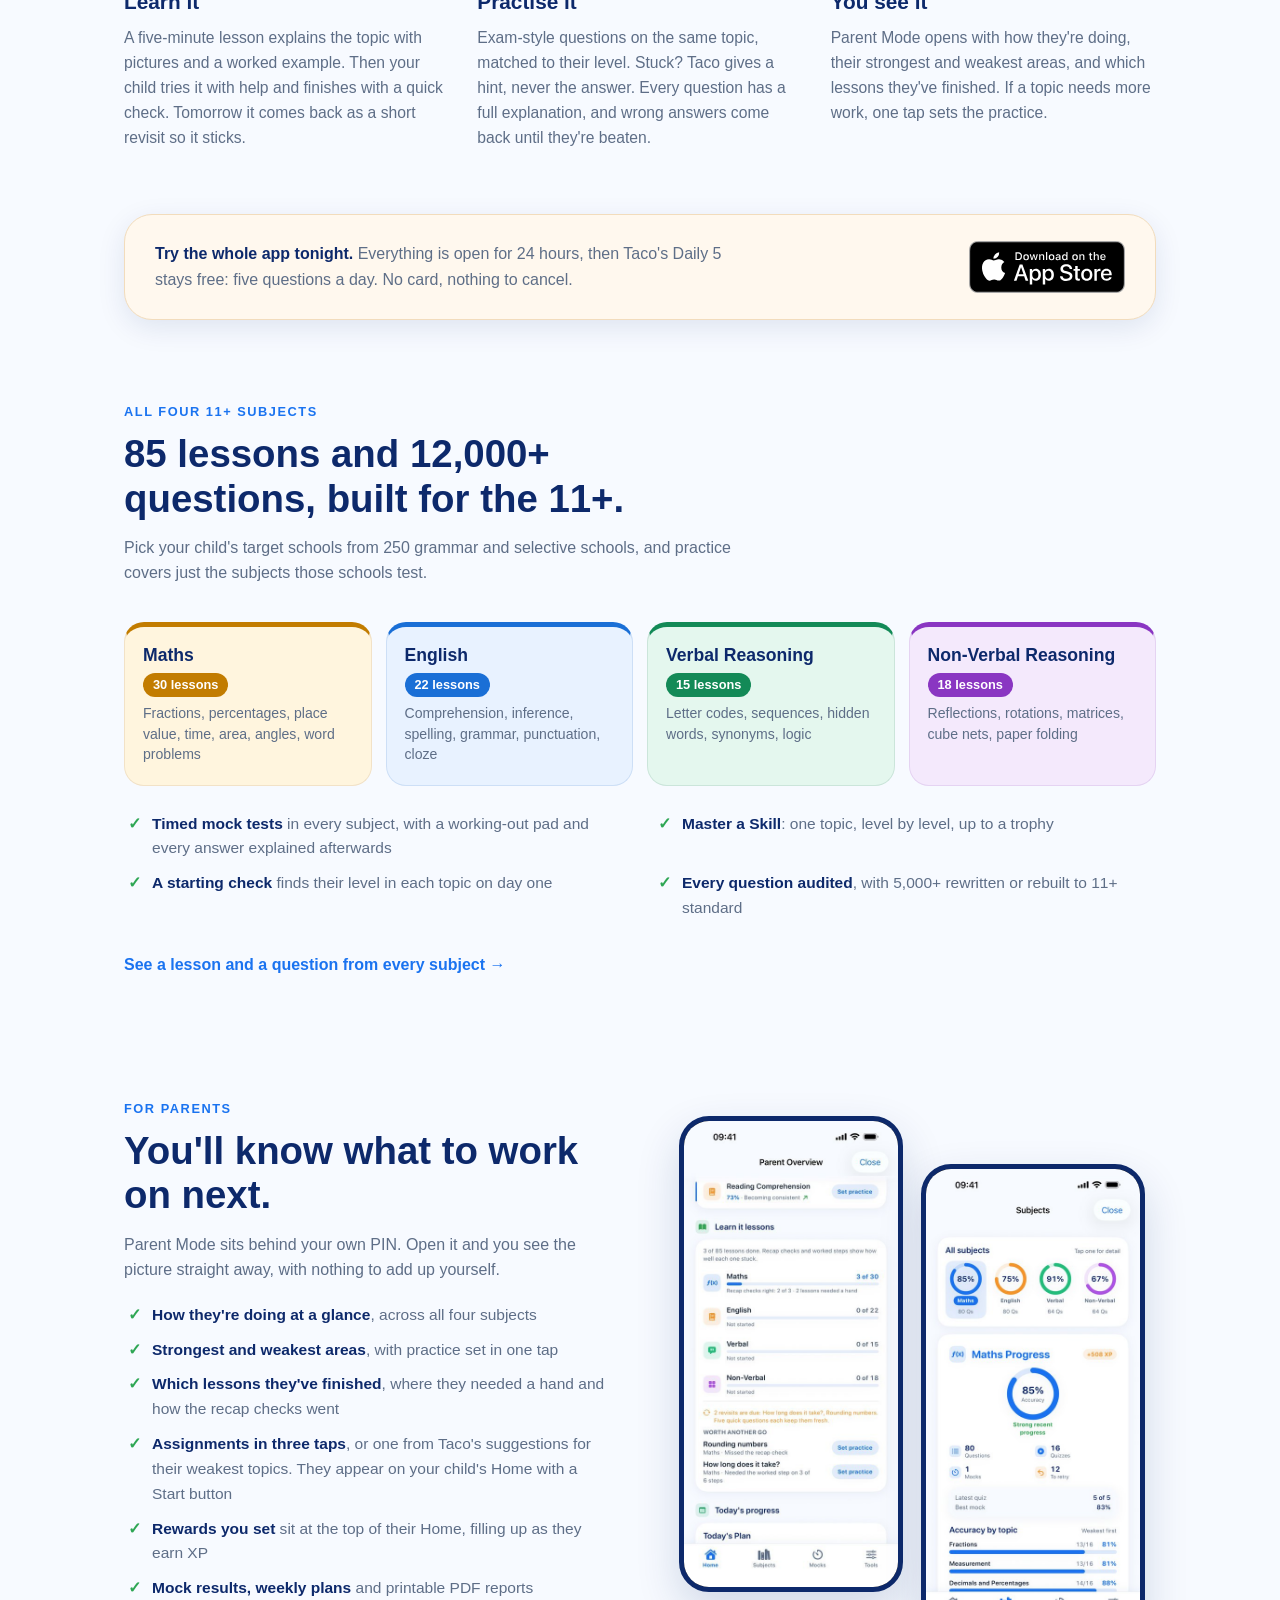
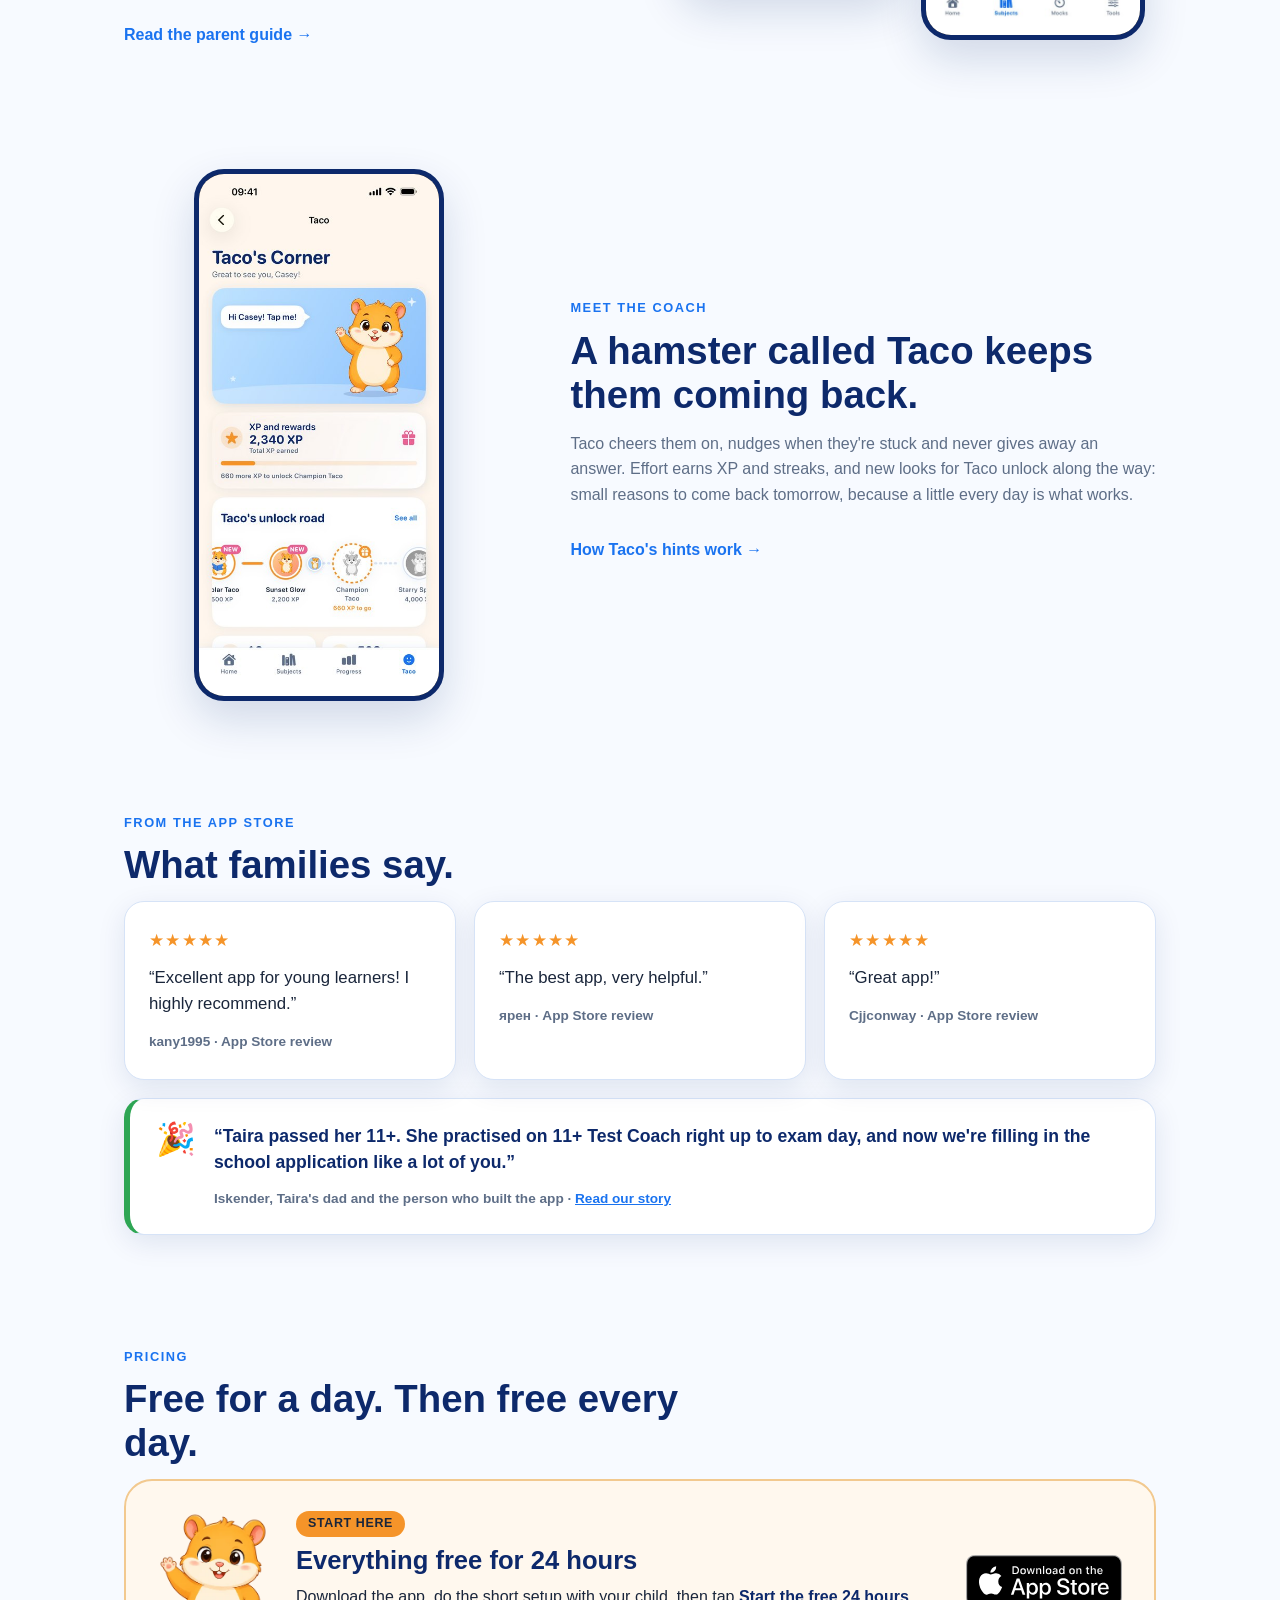
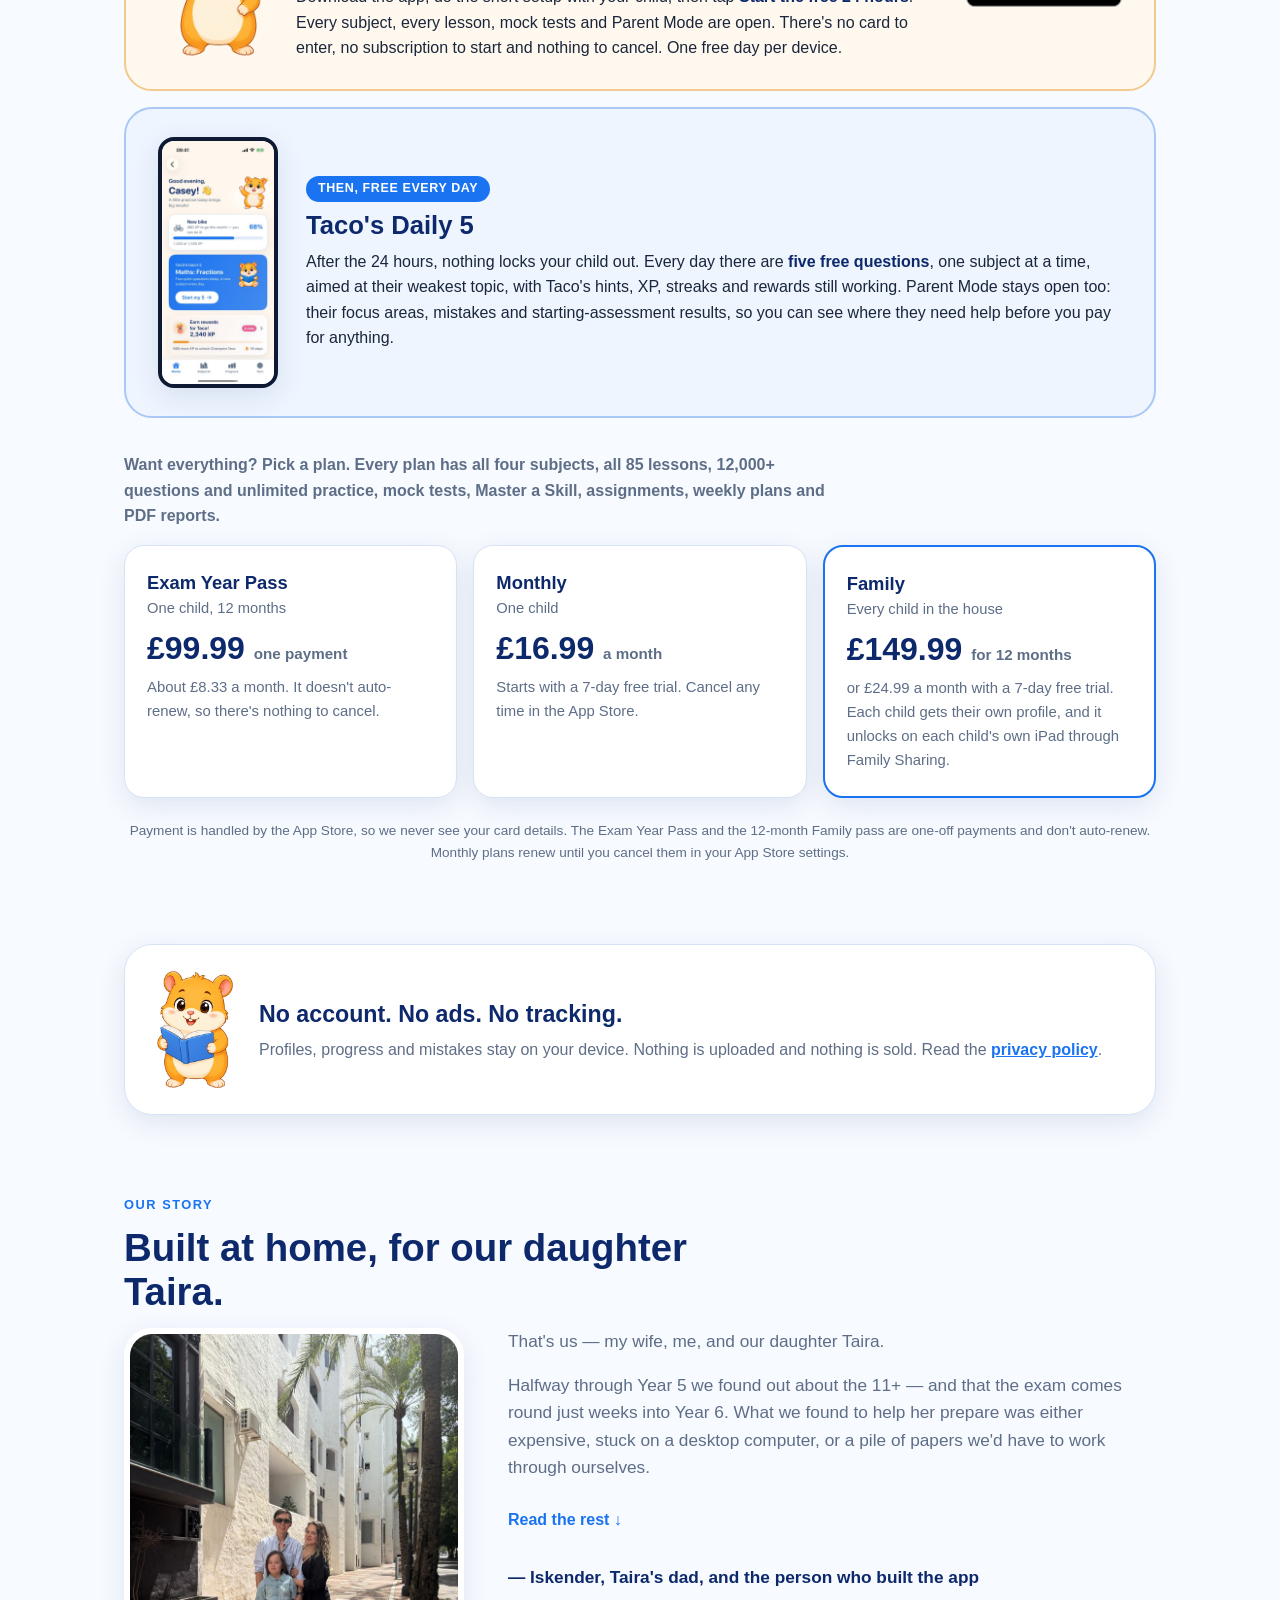
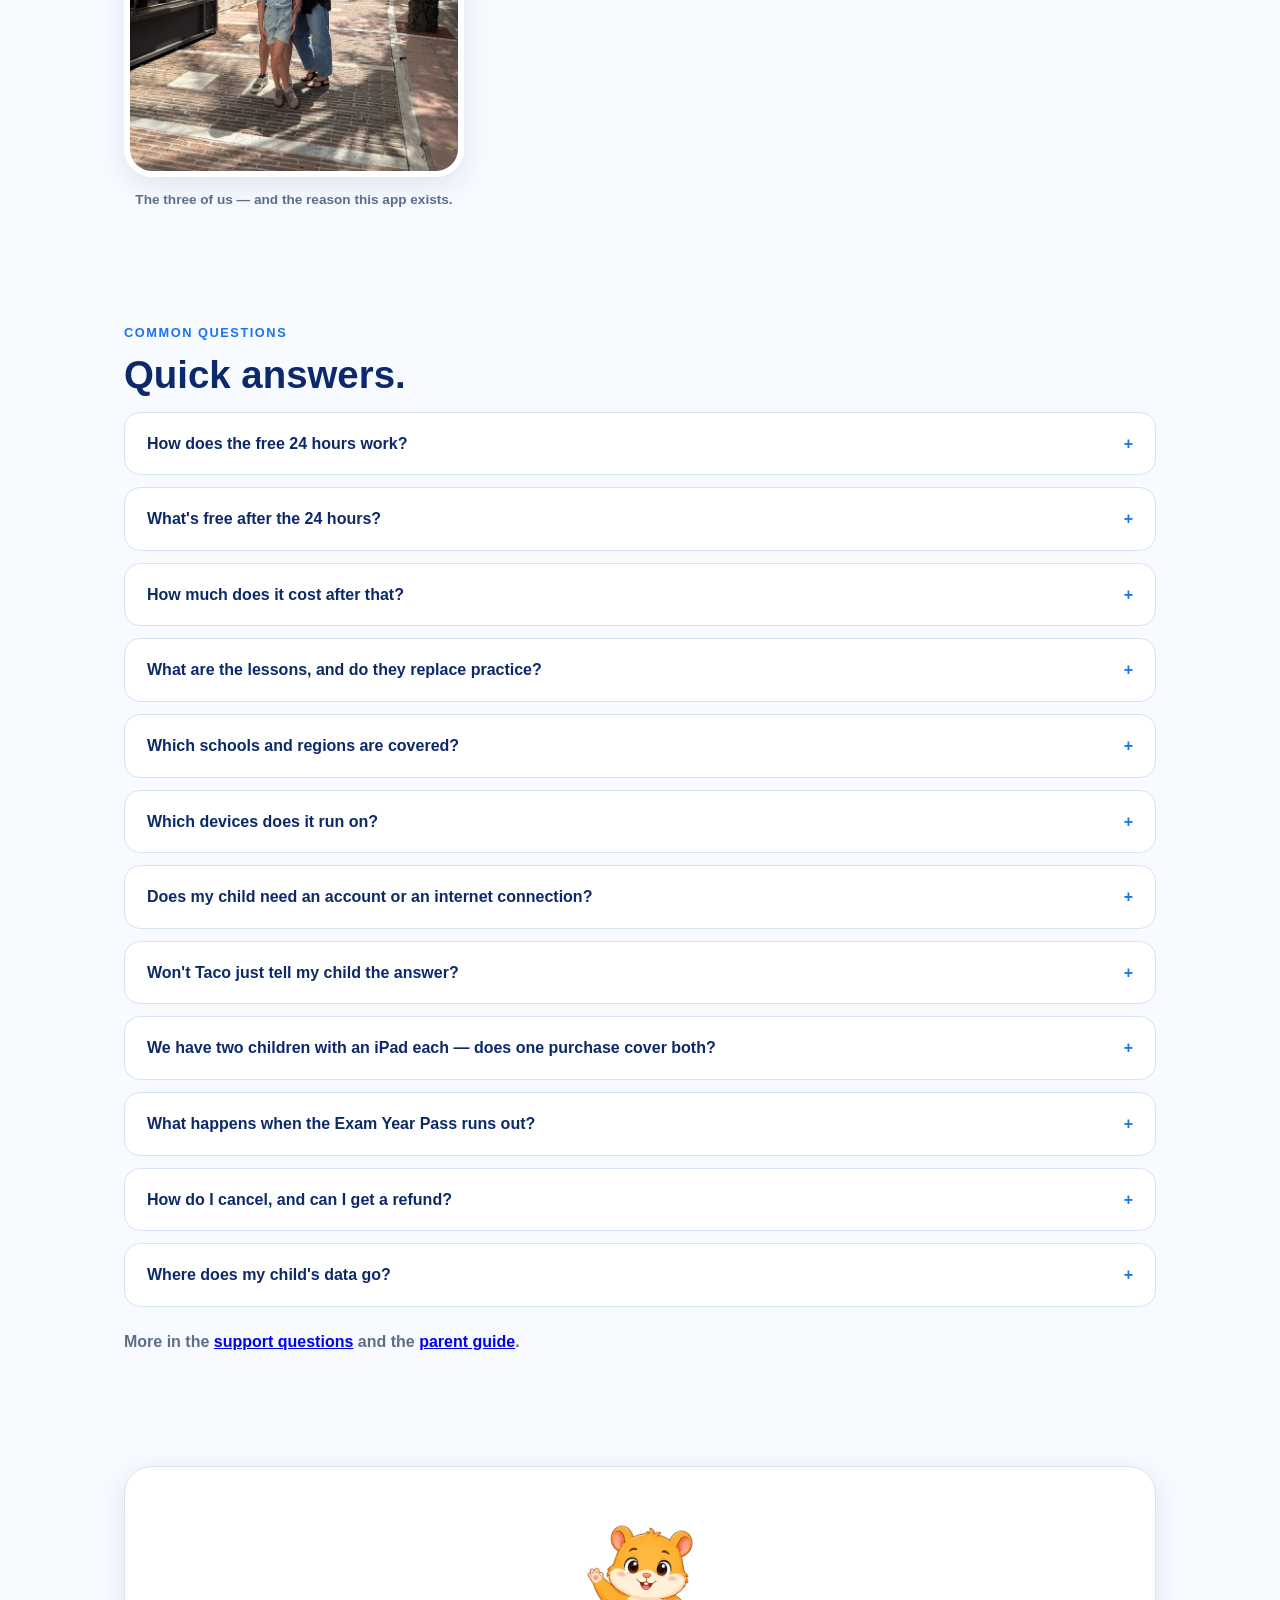
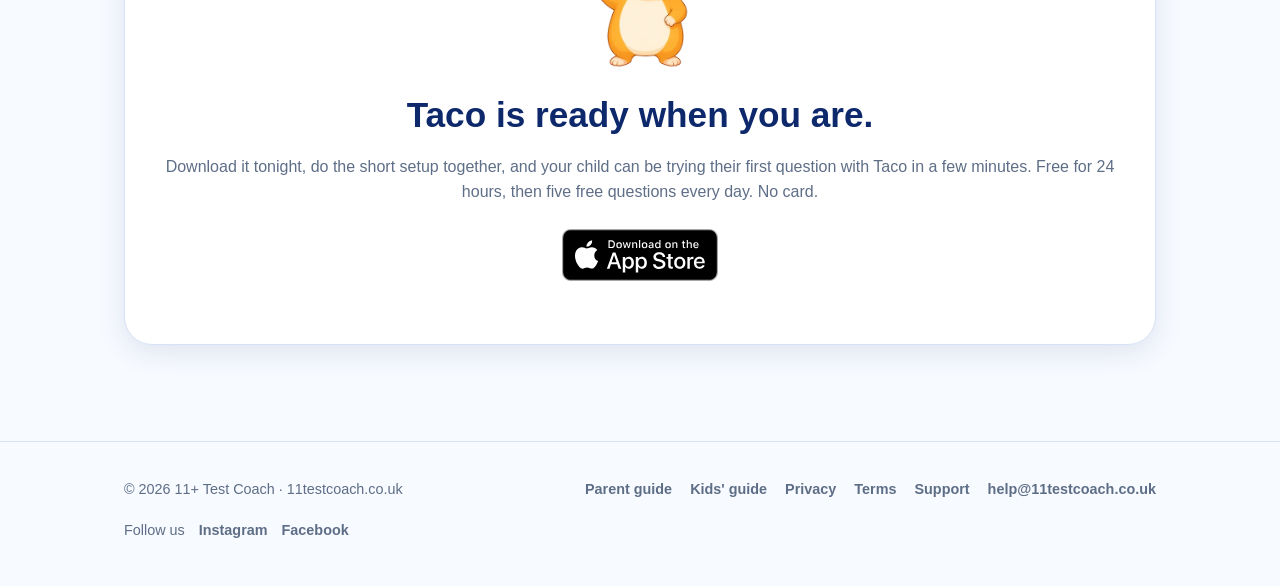
==== commit 2aec108c: "Site for 2.2: free for 24 hours, then Taco's Daily 5 every day Pricing leads with the free day then " ====
--- a/index.html
+++ b/index.html
@@ -10,7 +10,7 @@
 <meta name="theme-color" content="#F7FAFF">
 <link rel="canonical" href="https://11testcoach.co.uk/">
 <meta property="og:title" content="11+ Test Coach — taught first, then practised">
-<meta property="og:description" content="85 short lessons and 12,000+ exam-style questions across all four 11+ subjects, with a hamster coach called Taco. Free for 24 hours, no card. No ads, no account, no tracking.">
+<meta property="og:description" content="85 short lessons and 12,000+ exam-style questions across all four 11+ subjects, with a hamster coach called Taco. Free for 24 hours, then five free questions a day. No ads, no account, no tracking.">
 <meta property="og:image" content="https://11testcoach.co.uk/assets/og-card.png">
 <meta property="og:image:width" content="1200">
 <meta property="og:image:height" content="630">
@@ -73,7 +73,7 @@
         <h1>They learn it first. <span class="accent">Then they practise until it sticks.</span></h1>
         <p class="hm-lead">Short picture lessons teach each 11+ topic, then exam-style questions with Taco's hints build it up. All four subjects, about ten minutes a day, and you see exactly how they're doing.</p>
         <div class="hero-ctas hm-ctas">
-          <a class="hm-get" href="https://apps.apple.com/app/apple-store/id6782715811?pt=128520847&amp;ct=web&amp;mt=8">Download — free for 24 hours, no card</a>
+          <a class="hm-get" href="https://apps.apple.com/app/apple-store/id6782715811?pt=128520847&amp;ct=web&amp;mt=8">Download free: 24 hours of everything, then 5 a day</a>
           <a class="store-badge hm-badge" href="https://apps.apple.com/app/apple-store/id6782715811?pt=128520847&amp;ct=web&amp;mt=8"><img src="/assets/app-store-badge.svg" alt="Download on the App Store" width="132" height="44"></a>
         </div>
         <p class="hm-small"><span class="nw">iPhone &amp; iPad</span> · <span class="nw"><span class="hm-stars" aria-hidden="true">★★★★★</span> 5.0 on the App&nbsp;Store</span> · <span class="nw">No ads, no account</span></p>
@@ -126,7 +126,7 @@
 
     <section class="mid-cta">
       <div class="mid-cta-inner hm-mid">
-        <p><b>Try the whole app tonight.</b> Setup takes a few minutes, then everything is open for 24 hours. No card, nothing to cancel.</p>
+        <p><b>Try the whole app tonight.</b> Everything is open for 24 hours, then Taco's Daily 5 stays free: five questions a day. No card, nothing to cancel.</p>
         <a class="store-badge" href="https://apps.apple.com/app/apple-store/id6782715811?pt=128520847&amp;ct=web&amp;mt=8"><img src="/assets/app-store-badge.svg" alt="Download on the App Store" width="156" height="52"></a>
       </div>
     </section>
@@ -178,7 +178,9 @@
             <li><b>How they're doing at a glance</b>, across all four subjects</li>
             <li><b>Strongest and weakest areas</b>, with practice set in one tap</li>
             <li><b>Which lessons they've finished</b>, where they needed a hand and how the recap checks went</li>
-            <li><b>Mock results, assignments, rewards</b> and printable PDF reports</li>
+            <li><b>Assignments in three taps</b>, or one from Taco's suggestions for their weakest topics. They appear on your child's Home with a Start button</li>
+            <li><b>Rewards you set</b> sit at the top of their Home, filling up as they earn XP</li>
+            <li><b>Mock results, weekly plans</b> and printable PDF reports</li>
           </ul>
           <p><a class="hm-link" href="/guide/">Read the parent guide →</a></p>
         </div>
@@ -237,7 +239,7 @@
     <!-- Pricing: the free day first, then three plans in plain words. -->
     <section id="pricing" class="hm-pricing">
       <p class="kicker">Pricing</p>
-      <h2 class="section-title">Try it all free for a day. Then choose.</h2>
+      <h2 class="section-title">Free for a day. Then free every day.</h2>
 
       <div class="hm-free">
         <img src="/assets/taco-wave-sm.webp" alt="" aria-hidden="true" width="110" height="146" loading="lazy">
@@ -251,7 +253,16 @@
         </div>
       </div>
 
-      <p class="hm-then">Then, to keep going, pick a plan. Every plan has all four subjects, all 85 lessons, 12,000+ questions, mock tests and Parent Mode.</p>
+      <div class="hm-free hm-free-daily">
+        <img class="hm-free-shot" src="/assets/screens/app-daily-five-sm.jpg" alt="The free plan's Home: Taco's Daily 5, Maths: Fractions, five quick questions today, a new subject every day, with a Start my 5 button" width="460" height="1000" loading="lazy">
+        <div class="hm-free-copy">
+          <p class="hm-free-tag">Then, free every day</p>
+          <h3>Taco's Daily 5</h3>
+          <p>After the 24 hours, nothing locks your child out. Every day there are <b>five free questions</b>, one subject at a time, aimed at their weakest topic, with Taco's hints, XP, streaks and rewards still working. Parent Mode stays open too: their focus areas, mistakes and starting-assessment results, so you can see where they need help before you pay for anything.</p>
+        </div>
+      </div>
+
+      <p class="hm-then">Want everything? Pick a plan. Every plan has all four subjects, all 85 lessons, 12,000+ questions and unlimited practice, mock tests, Master a Skill, assignments, weekly plans and PDF reports.</p>
 
       <div class="hm-plans">
         <div class="hm-plan">
@@ -317,7 +328,11 @@
       <div class="faq">
         <details>
           <summary>How does the free 24 hours work?</summary>
-          <p>Download the app and go through the short setup: your child's name and school year, their target schools if you know them, one real question to try with Taco's hint, and a Parent PIN. Then tap <b>Start the free 24 hours</b>. The whole app opens for a day — every subject, every lesson, mock tests and Parent Mode — with no card and nothing to cancel. After that you choose a plan to carry on. The free day is once per device.</p>
+          <p>Download the app and go through the short setup: your child's name and school year, their target schools if you know them, one real question to try with Taco's hint, and a Parent PIN. Then tap <b>Start the free 24 hours</b>. The whole app opens for a day — every subject, every lesson, mock tests and Parent Mode — with no card and nothing to cancel. The free day is once per device.</p>
+        </details>
+        <details>
+          <summary>What's free after the 24 hours?</summary>
+          <p><b>Taco's Daily 5</b>: five questions every day, one subject at a time, aimed at your child's weakest topic, with hints, XP, streaks and rewards. In Parent Mode you keep the overview, focus areas, mistakes, starting assessments, rewards and reminders. A plan adds unlimited practice, all 85 lessons, mock tests, Master a Skill, assignments, weekly plans and PDF reports. There's no time limit on the free plan.</p>
         </details>
         <details>
           <summary>How much does it cost after that?</summary>
@@ -368,15 +383,15 @@
       <div class="cta hm-cta">
         <img src="/assets/taco-wave-sm.webp" alt="Taco the hamster waving" width="120" height="159" loading="lazy">
         <h2>Taco is ready when you are.</h2>
-        <p>Download it tonight, do the short setup together, and your child can be trying their first question with Taco in a few minutes. Free for 24 hours, no card.</p>
+        <p>Download it tonight, do the short setup together, and your child can be trying their first question with Taco in a few minutes. Free for 24 hours, then five free questions every day. No card.</p>
         <a class="store-badge" href="https://apps.apple.com/app/apple-store/id6782715811?pt=128520847&amp;ct=web&amp;mt=8"><img src="/assets/app-store-badge.svg" alt="Download on the App Store" width="156" height="52"></a>
       </div>
     </section>
 
   </div>
-<a class="sticky-cta" href="https://apps.apple.com/app/apple-store/id6782715811?pt=128520847&amp;ct=web&amp;mt=8" aria-label="Download on the App Store: free for 24 hours, no card">
+<a class="sticky-cta" href="https://apps.apple.com/app/apple-store/id6782715811?pt=128520847&amp;ct=web&amp;mt=8" aria-label="Download on the App Store: free for 24 hours, then five free questions a day">
   <img class="sticky-cta-taco" src="/assets/taco-wave-sm.webp" alt="" aria-hidden="true" width="46" height="61">
-  <span class="sticky-cta-text"><b>Free for 24 hours</b><small>Every subject · no card needed</small></span>
+  <span class="sticky-cta-text"><b>Free for 24 hours</b><small>Then 5 free a day · no card</small></span>
   <span class="sticky-cta-go">Download</span>
 </a>
 
--- a/style.css
+++ b/style.css
@@ -1295,6 +1295,11 @@
 .hm-free-copy p { color: var(--text); }
 .hm-free-copy b { color: var(--navy); }
 
+/* The free plan after the day: a real Daily 5 screenshot in place of Taco. */
+.hm-free-daily { grid-template-columns: 120px 1fr; background: #EEF5FF; border-color: #A9C8F5; margin-top: 16px; }
+.hm-free-daily .hm-free-tag { background: var(--royal); color: #fff; }
+.hm-free > img.hm-free-shot { width: 120px; border-radius: 16px; border: 4px solid #0E1A33; box-shadow: var(--shadow); }
+
 .hm-then { margin: 34px 0 16px; color: var(--text-2); font-weight: 600; max-width: 44rem; }
 
 .hm-plans { display: grid; grid-template-columns: repeat(3, 1fr); gap: 16px; }
@@ -1362,6 +1367,8 @@
   .hm-split-flip .hm-split-art { order: 2; }
   .hm-free { grid-template-columns: 90px 1fr; }
   .hm-free > img { width: 90px; }
+  .hm-free-daily { grid-template-columns: 100px 1fr; }
+  .hm-free > img.hm-free-shot { width: 100px; }
   .hm-free-cta { grid-column: 1 / -1; }
   .hm-plans { grid-template-columns: 1fr; }
 }
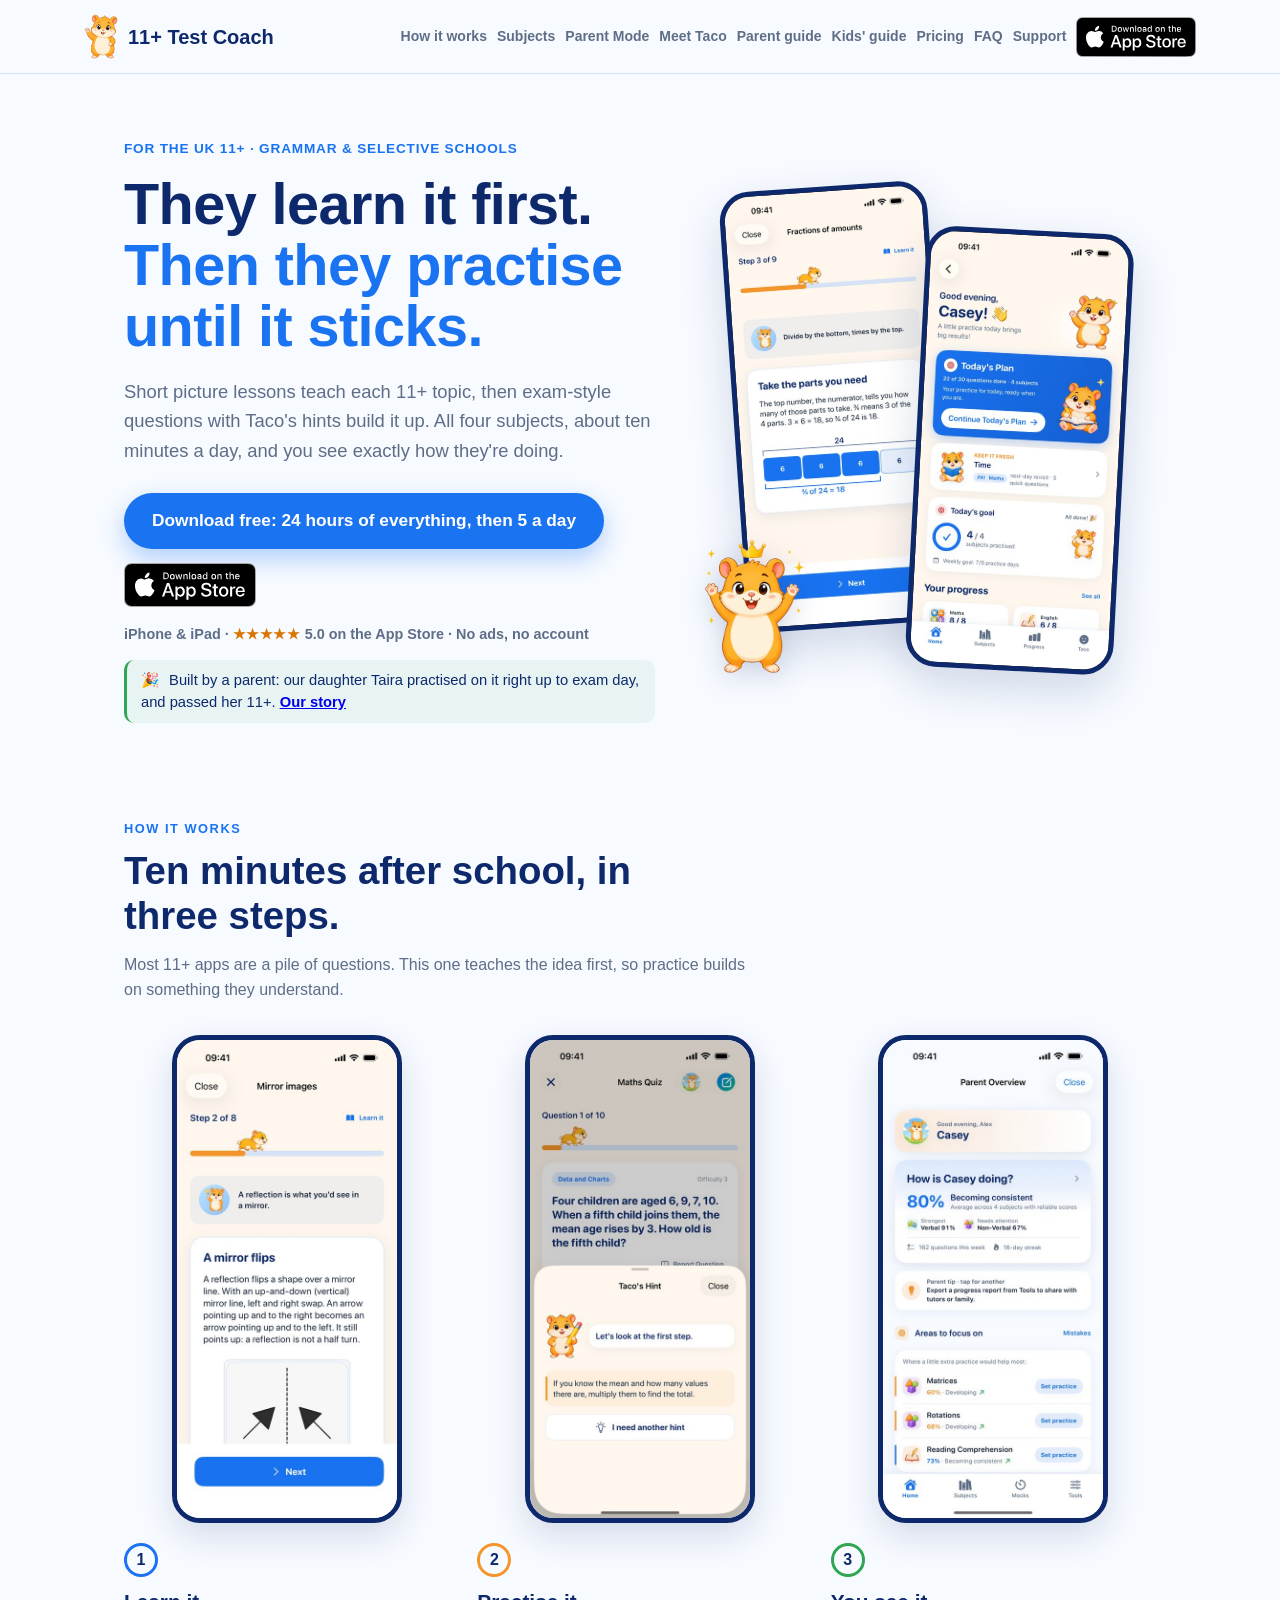
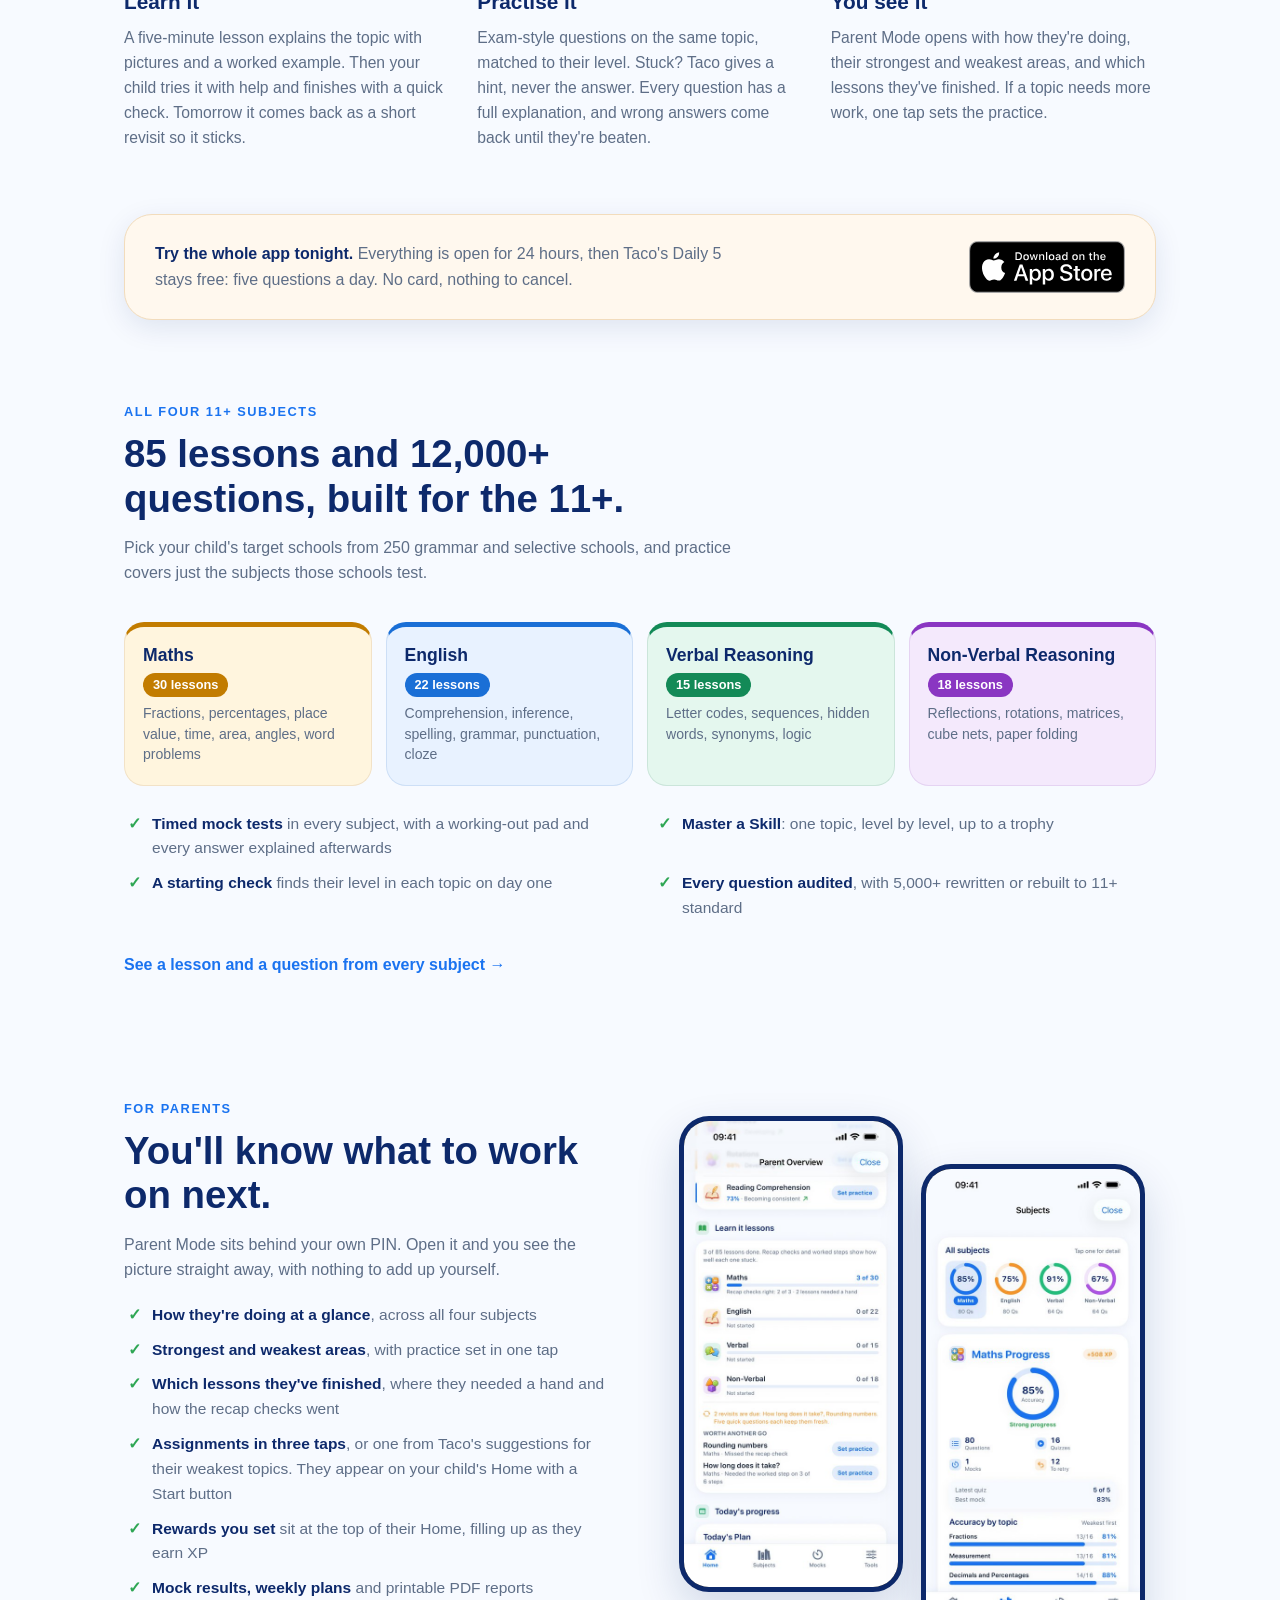
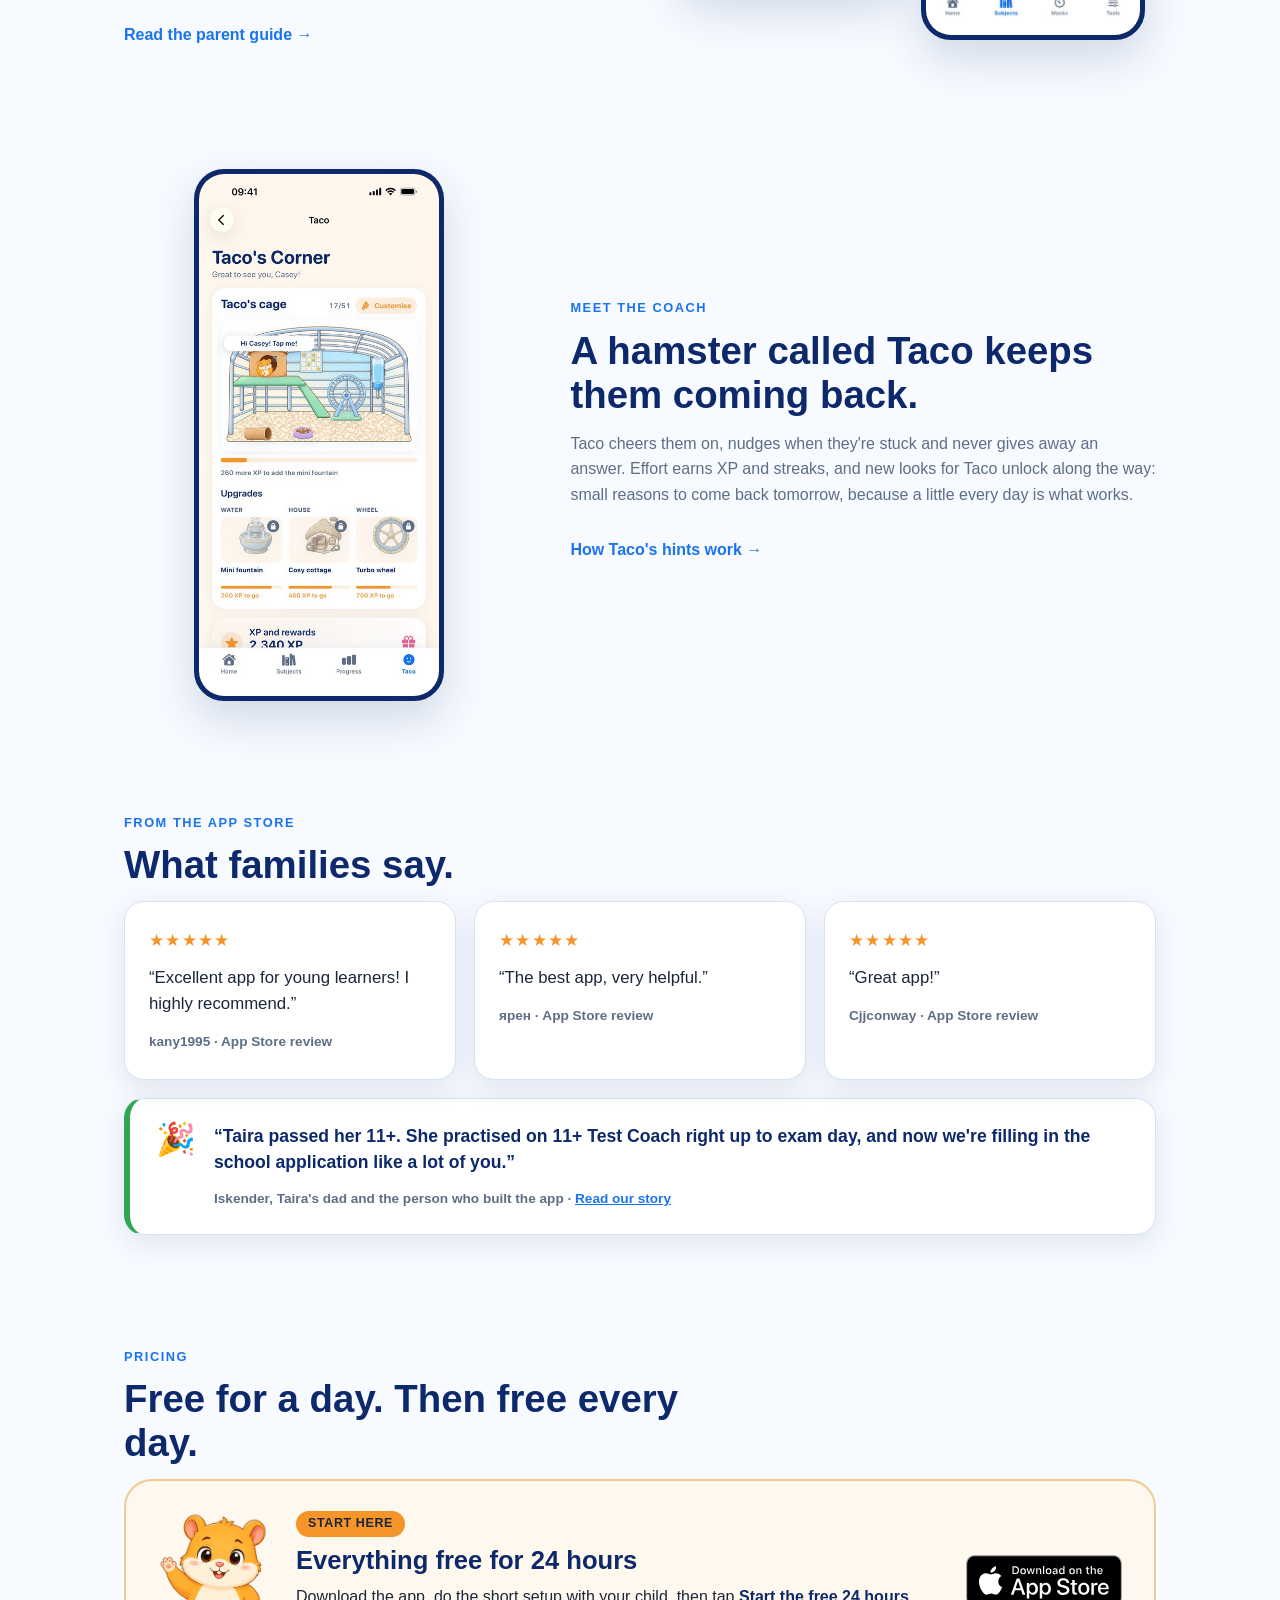
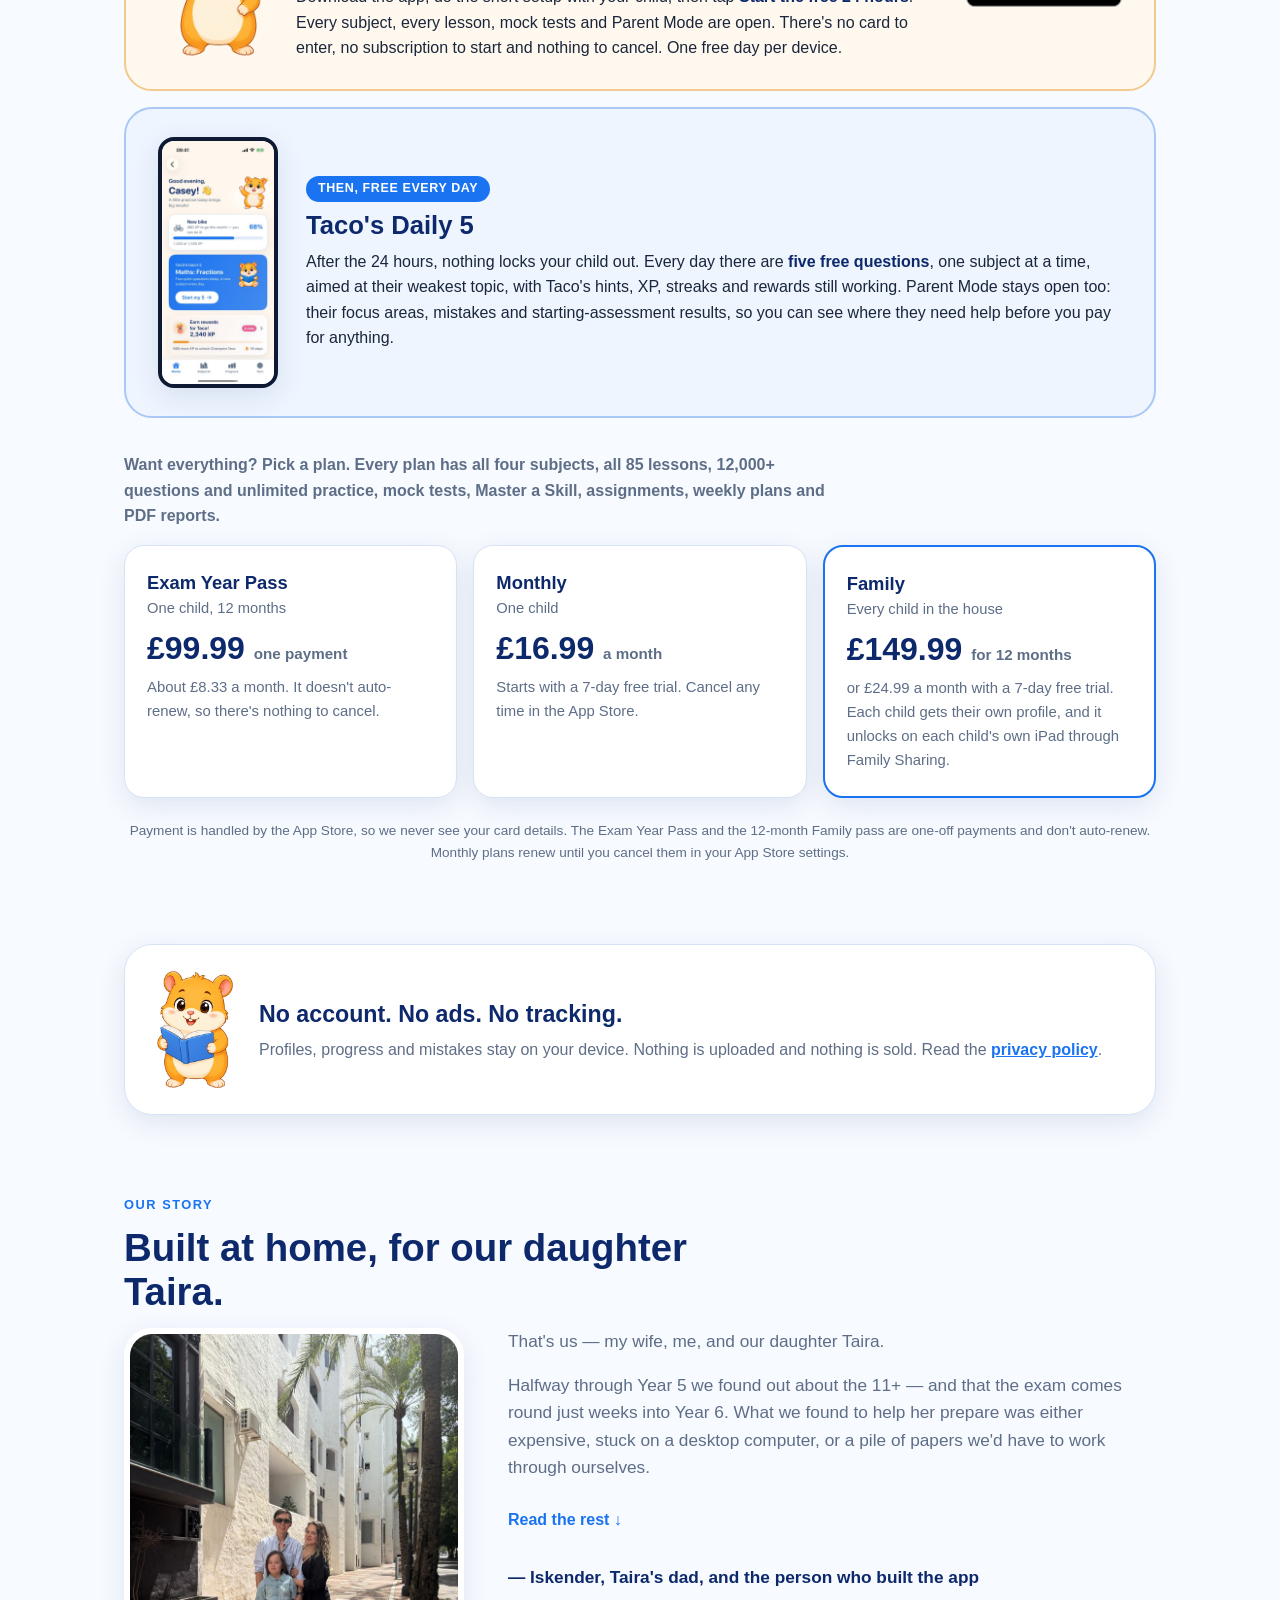
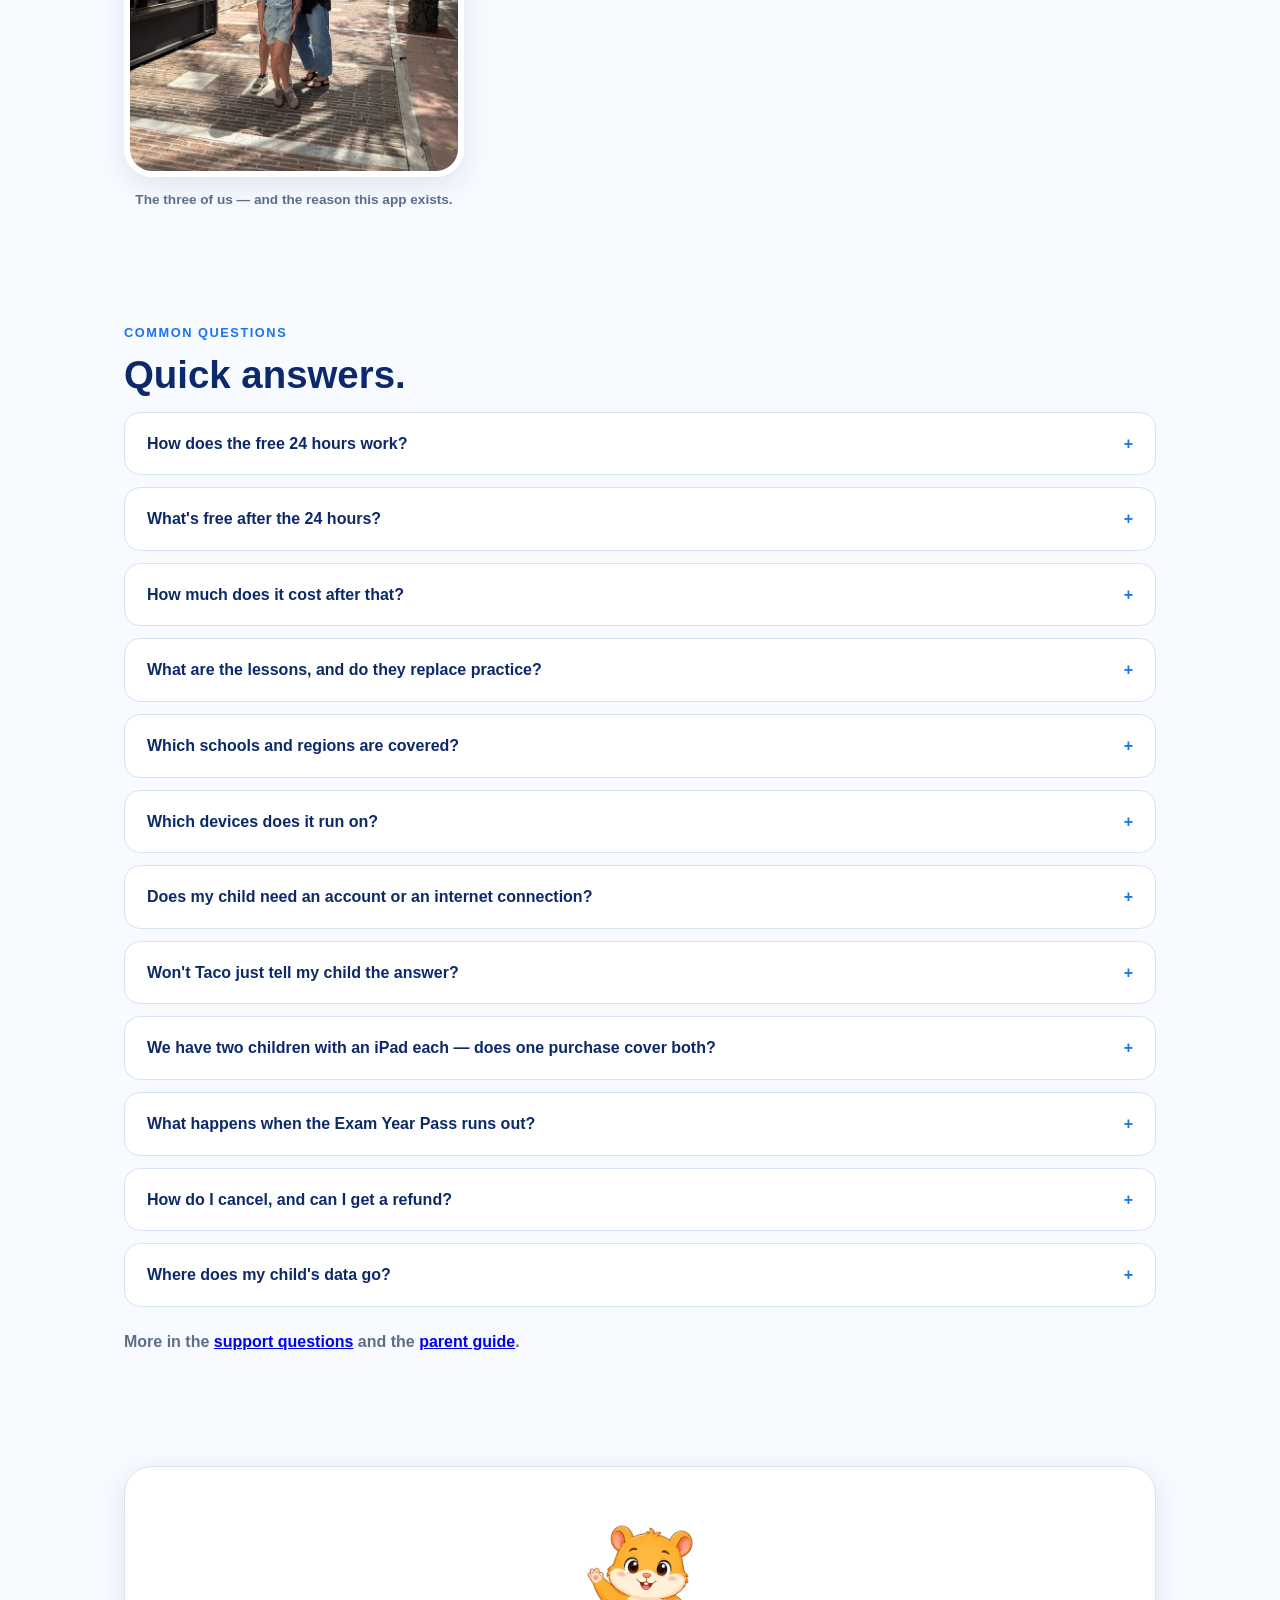
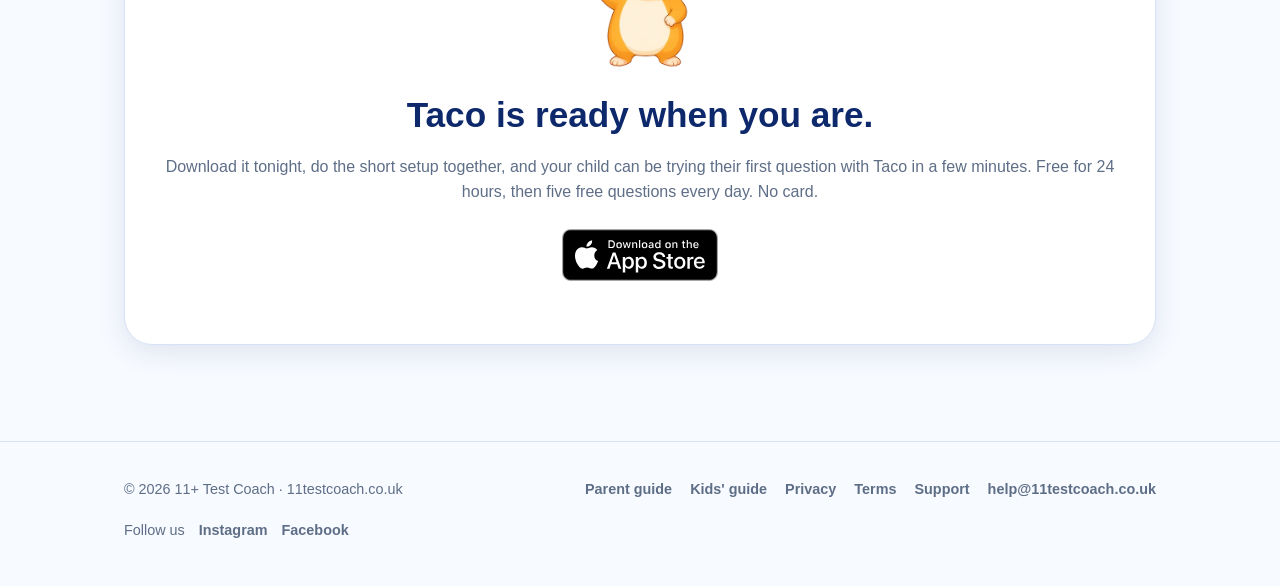
==== commit 1e93b336: "Every app screenshot re-shot from the current app (2.1/2.2) 18 shots from the 2.1 App Store captures" ====
--- a/index.html
+++ b/index.html
@@ -106,7 +106,7 @@
           </div>
         </li>
         <li class="hm-step">
-          <figure class="hm-step-shot"><img src="/assets/screens/app-taco-hint-sm.jpg" alt="A maths question about a plank 3.54 metres long, with Taco's hint open: line up the decimal points and write whole numbers with .0 or .00" width="460" height="1000" loading="lazy"></figure>
+          <figure class="hm-step-shot"><img src="/assets/screens/app-taco-hint-sm.jpg" alt="A maths question about a mean age, with Taco's hint open: let's look at the first step, if you know the mean and how many values there are, multiply them to find the total" width="460" height="1000" loading="lazy"></figure>
           <div class="hm-step-copy">
             <span class="hm-step-n" style="--c:var(--orange)">2</span>
             <h3>Practise it</h3>
@@ -195,7 +195,7 @@
     <section class="hm-taco">
       <div class="hm-split hm-split-flip">
         <div class="hm-split-art">
-          <figure class="hm-phone hm-phone-single"><img src="/assets/screens/app-taco-corner-sm.jpg" alt="Taco's Corner: a big Taco waving with a speech bubble saying Hi Casey, tap me, 2,340 XP earned, and Taco's unlock road of new looks" width="460" height="1000" loading="lazy"></figure>
+          <figure class="hm-phone hm-phone-single"><img src="/assets/screens/app-taco-corner-sm.jpg" alt="Taco's Corner: Taco's cage with 17 of 51 pieces earned, Taco saying Hi Casey tap me, and upgrades to earn with XP such as a mini fountain, a cosy cottage and a turbo wheel" width="460" height="1000" loading="lazy"></figure>
         </div>
         <div class="hm-split-copy">
           <p class="kicker">Meet the coach</p>
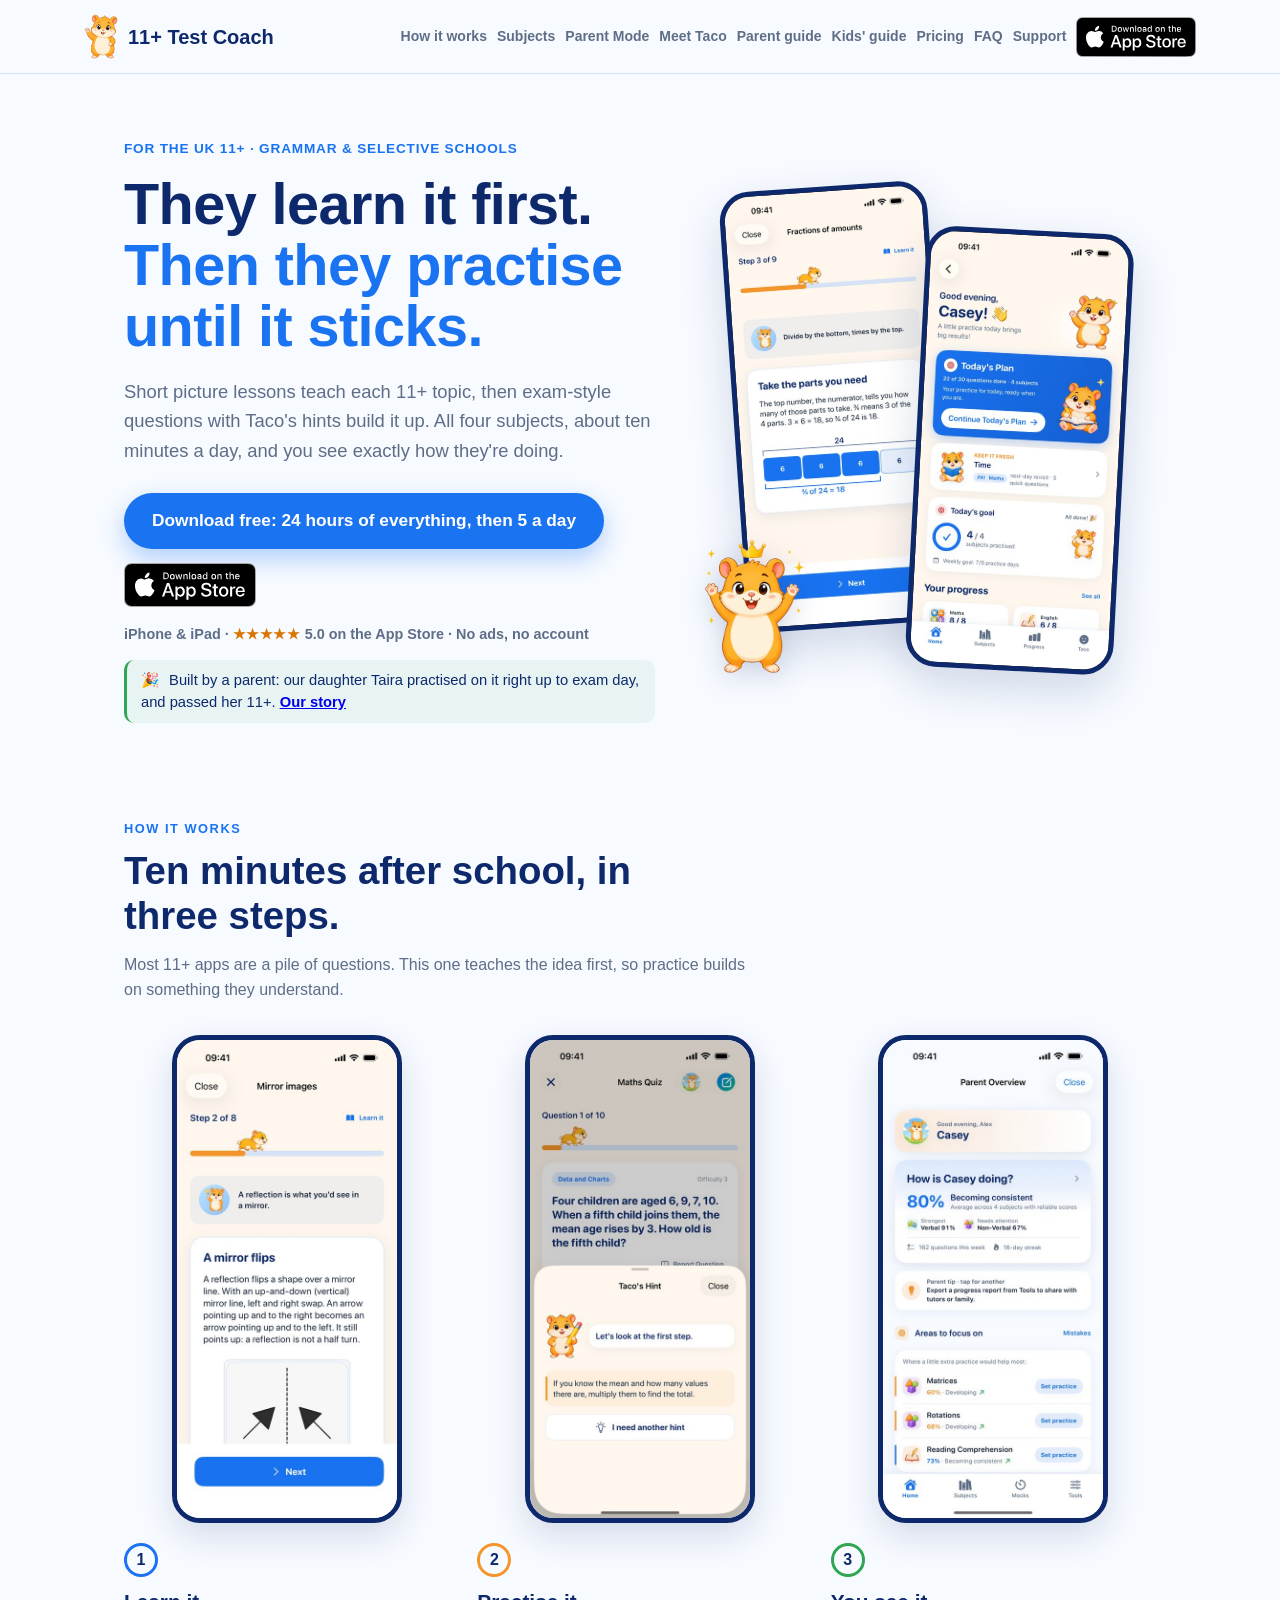
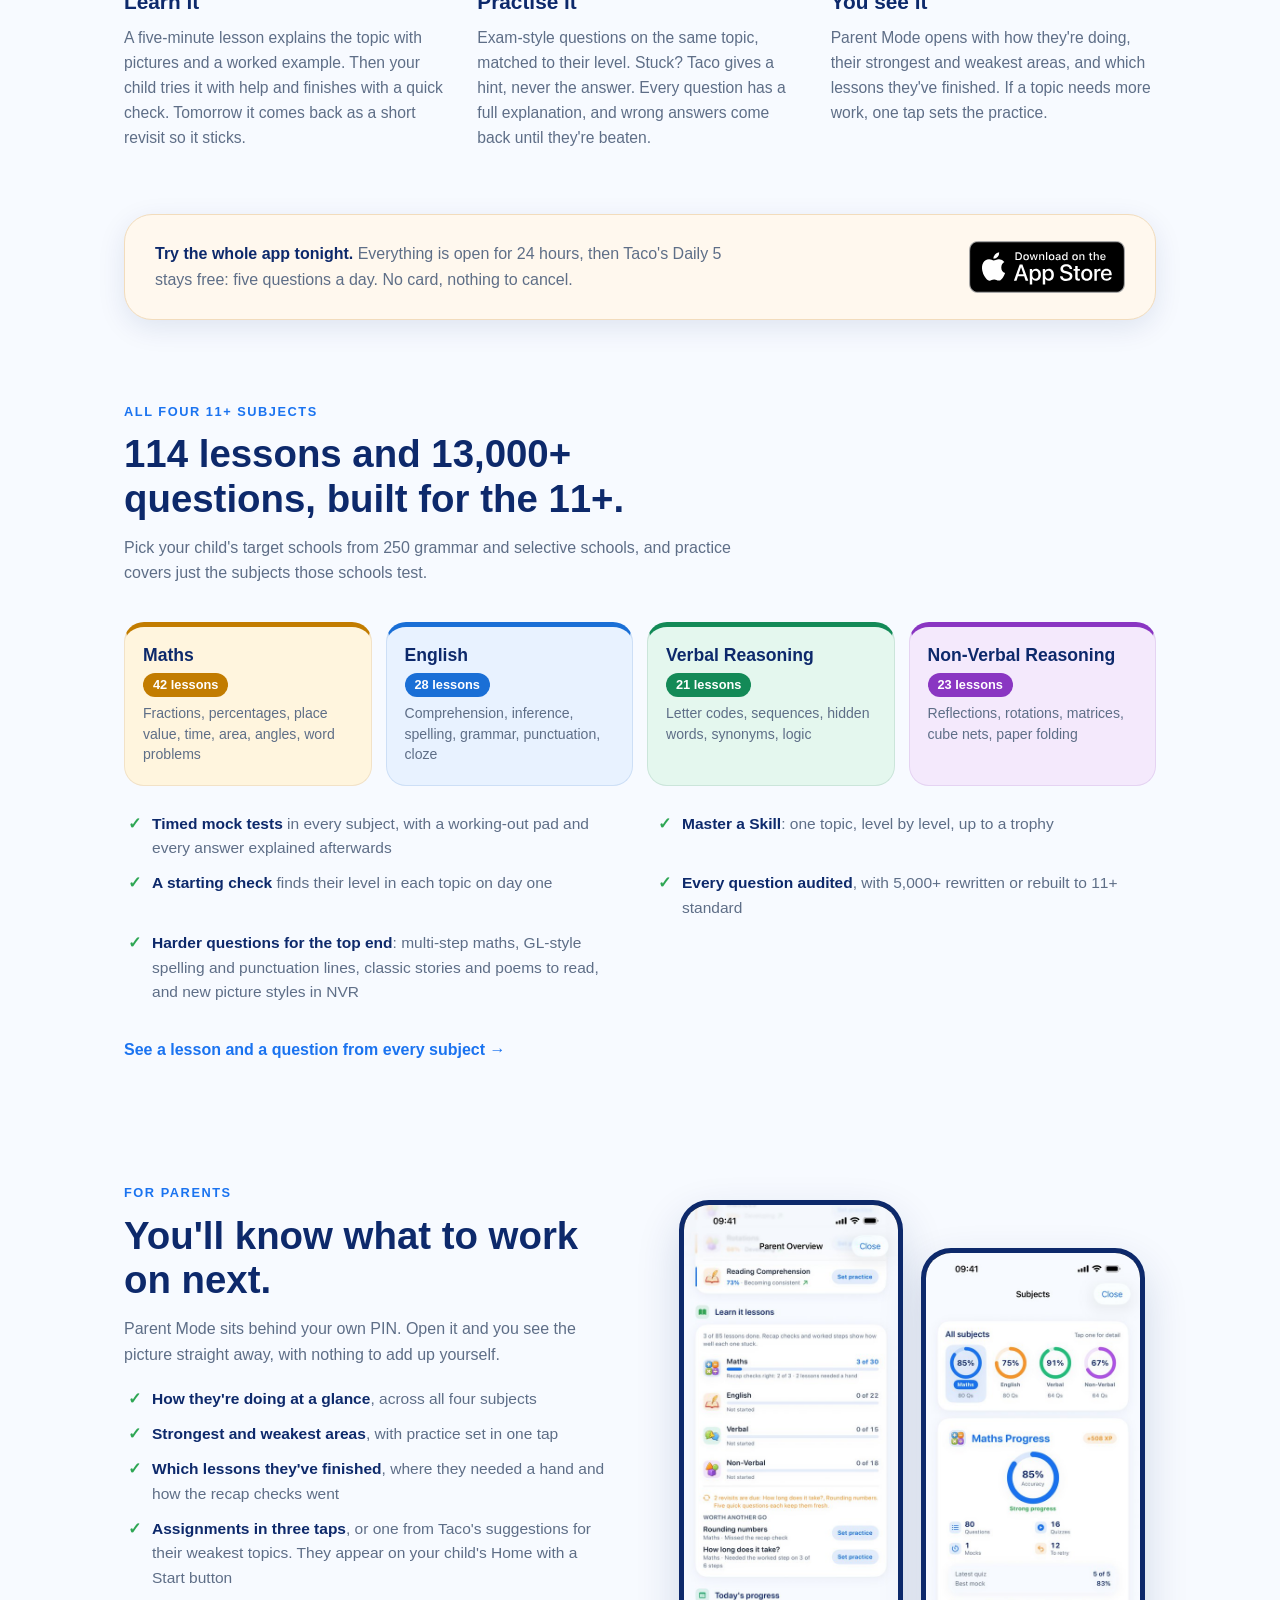
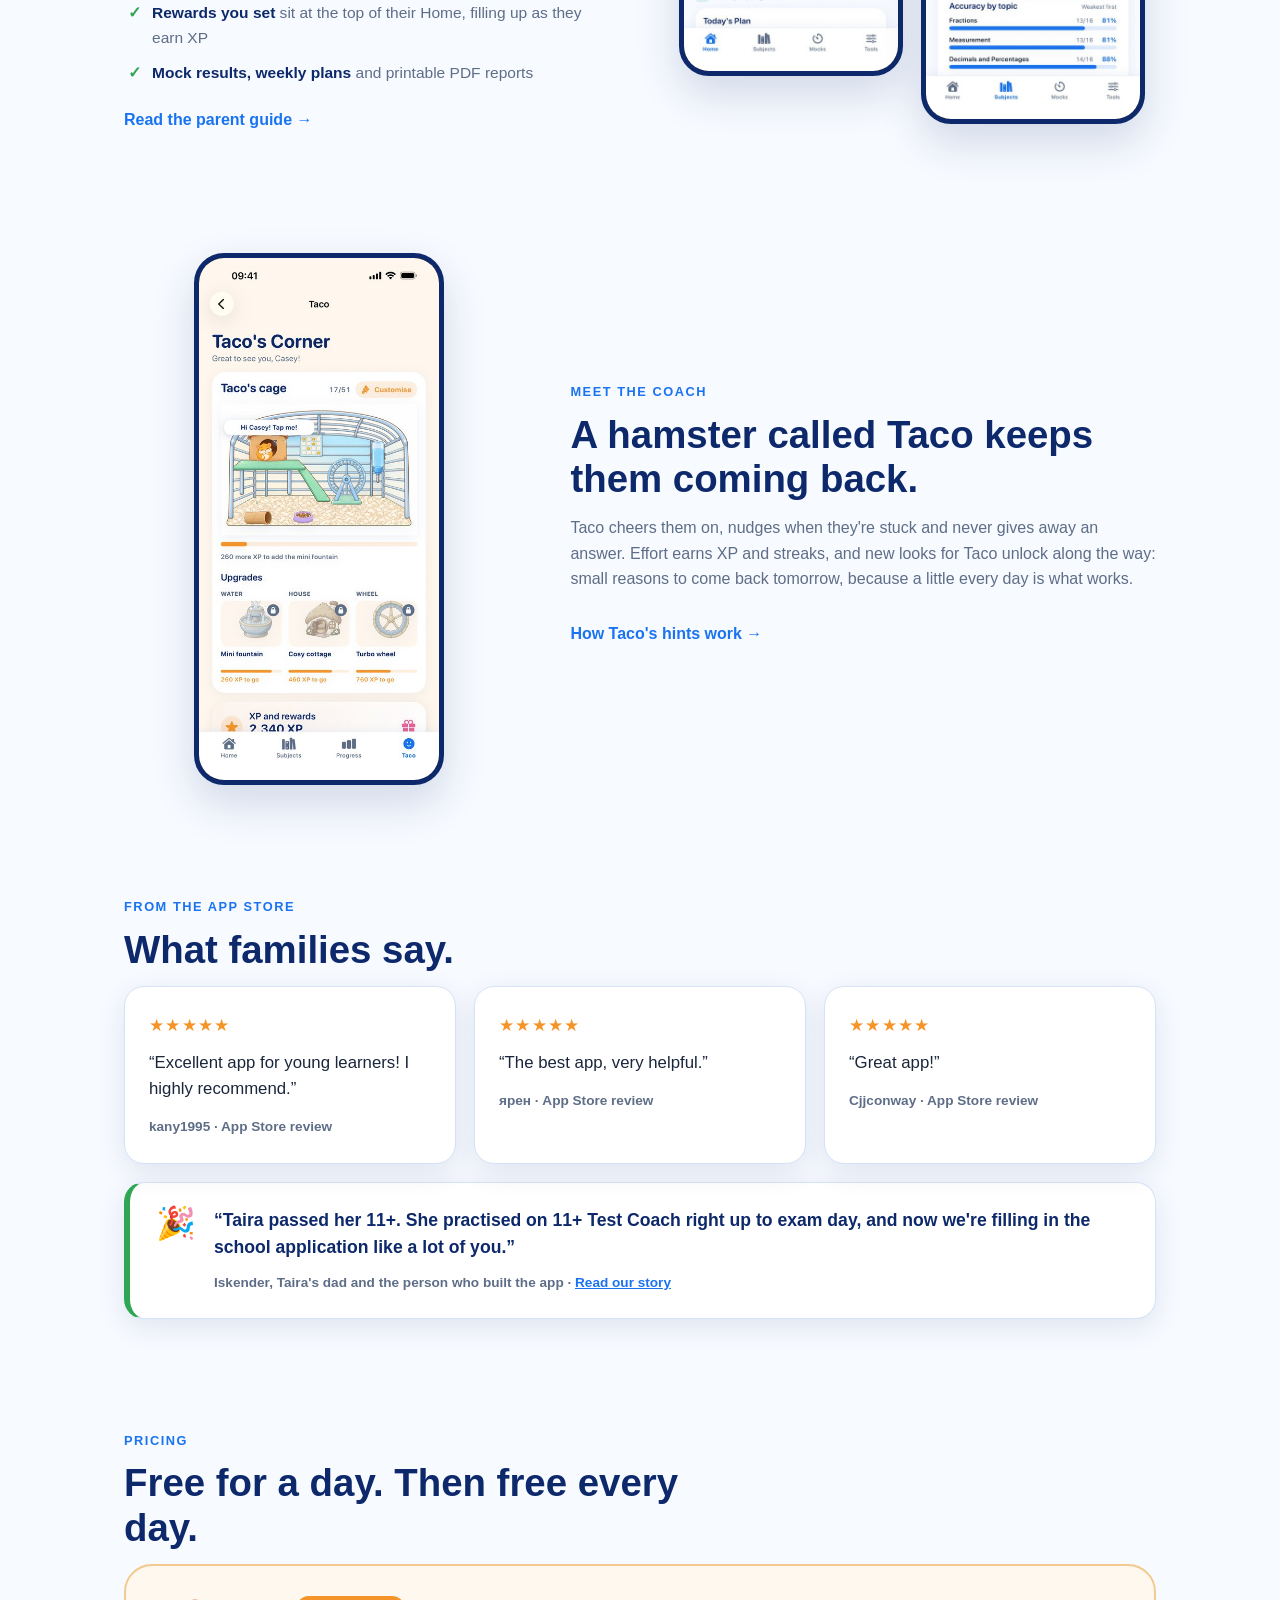
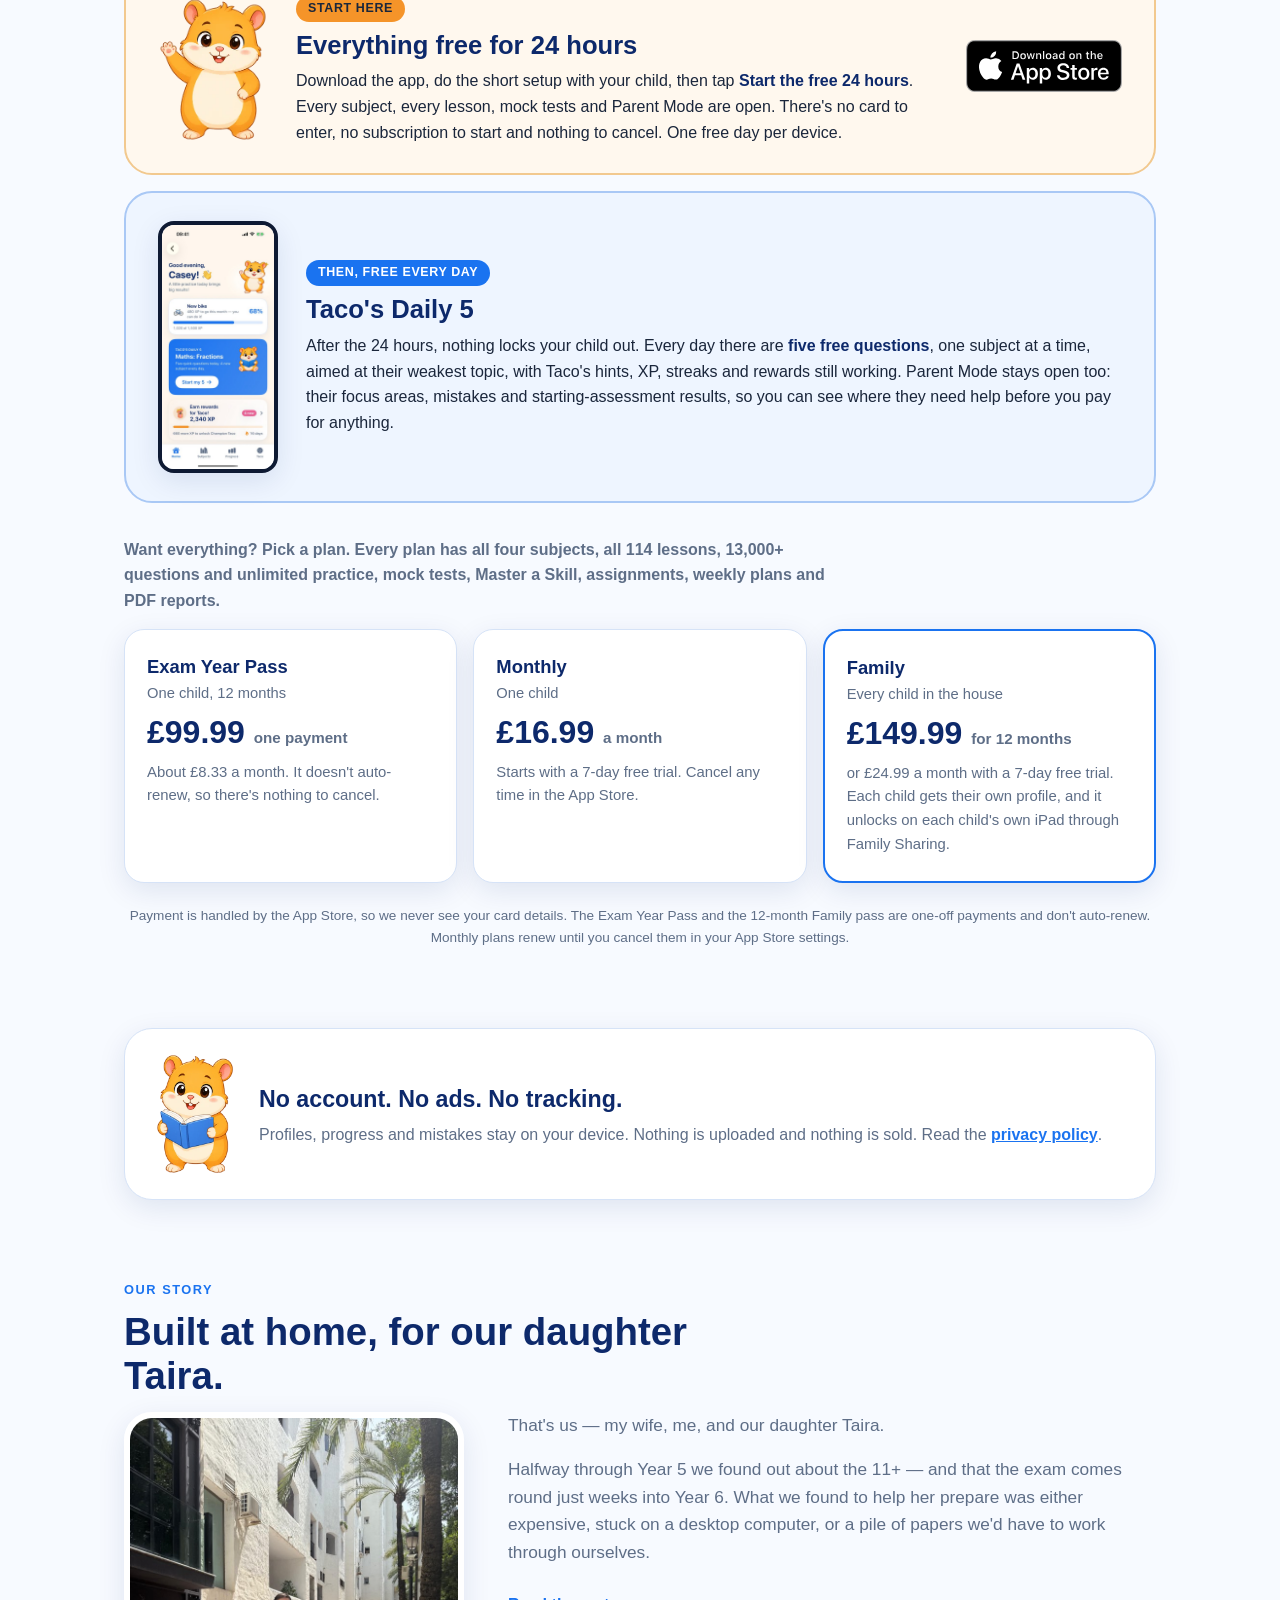
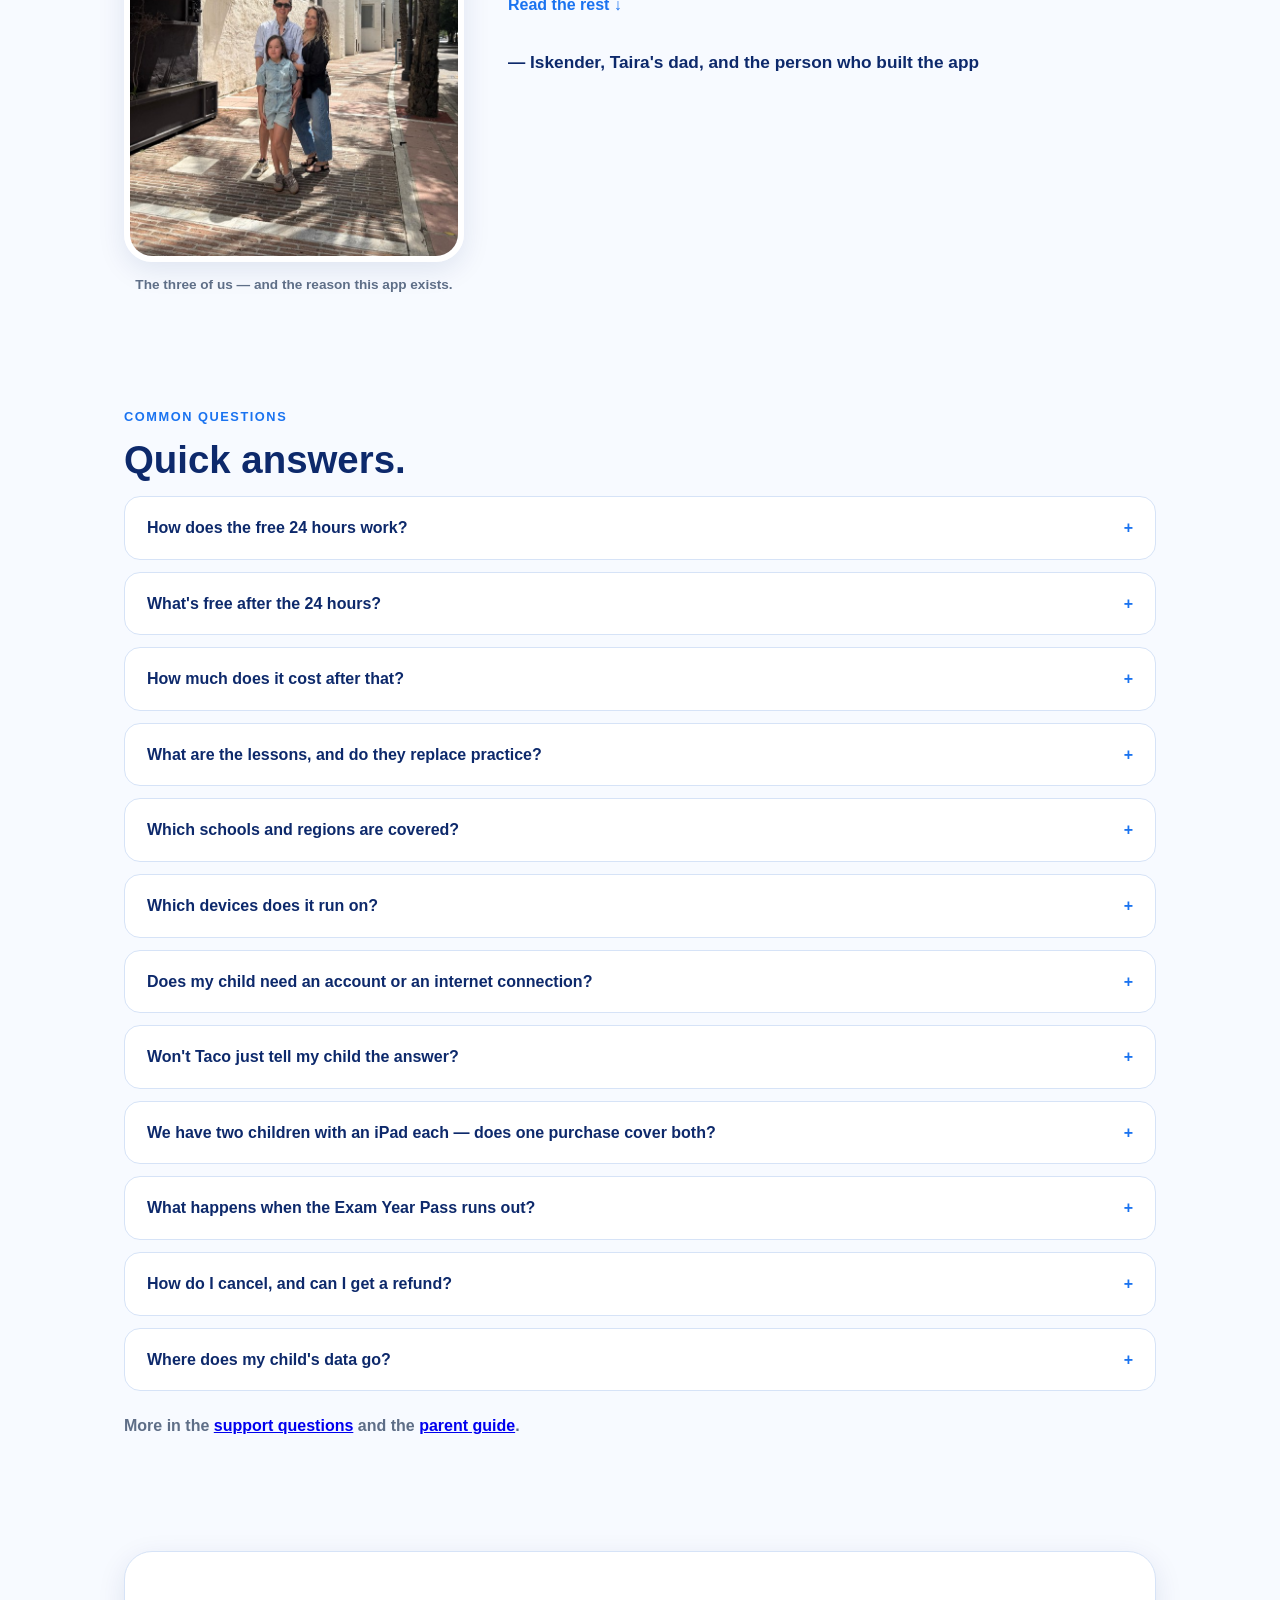
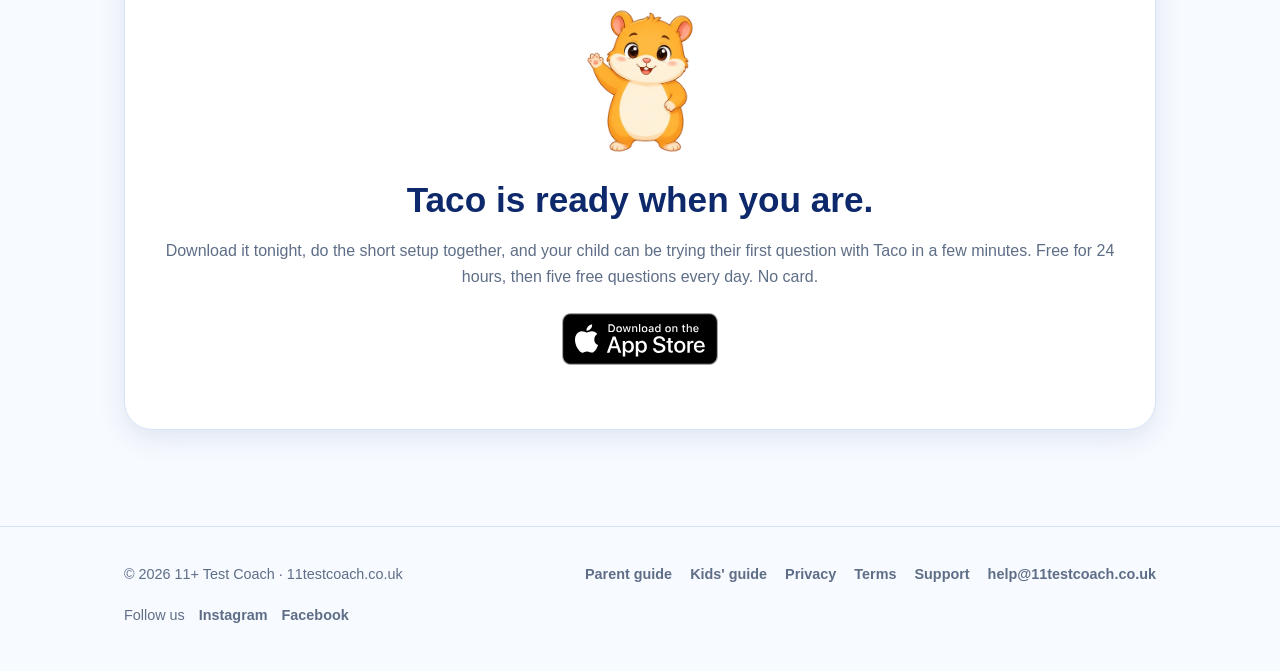
==== commit 9dbb22cd: "Site: latest counts (114 lessons, 13,000+ questions, 209 passages) and the harder question packs Per" ====
--- a/index.html
+++ b/index.html
@@ -4,13 +4,13 @@
 <meta charset="utf-8">
 <meta name="viewport" content="width=device-width, initial-scale=1">
 <title>11+ Test Coach — 11+ lessons and practice for iPhone and iPad</title>
-<meta name="description" content="Short lessons teach each 11+ topic first, then 12,000+ exam-style questions with hints build it up. Maths, English, Verbal and Non-Verbal Reasoning on iPhone and iPad. Try everything free for 24 hours, no card.">
+<meta name="description" content="Short lessons teach each 11+ topic first, then 13,000+ exam-style questions with hints build it up. Maths, English, Verbal and Non-Verbal Reasoning on iPhone and iPad. Try everything free for 24 hours, no card.">
 <link rel="stylesheet" href="/style.css">
 <link rel="icon" href="/assets/favicon-96.png" type="image/png">
 <meta name="theme-color" content="#F7FAFF">
 <link rel="canonical" href="https://11testcoach.co.uk/">
 <meta property="og:title" content="11+ Test Coach — taught first, then practised">
-<meta property="og:description" content="85 short lessons and 12,000+ exam-style questions across all four 11+ subjects, with a hamster coach called Taco. Free for 24 hours, then five free questions a day. No ads, no account, no tracking.">
+<meta property="og:description" content="114 short lessons and 13,000+ exam-style questions across all four 11+ subjects, with a hamster coach called Taco. Free for 24 hours, then five free questions a day. No ads, no account, no tracking.">
 <meta property="og:image" content="https://11testcoach.co.uk/assets/og-card.png">
 <meta property="og:image:width" content="1200">
 <meta property="og:image:height" content="630">
@@ -134,27 +134,27 @@
     <!-- The four subjects, briefly. The deep dive lives on /subjects/. -->
     <section id="subjects" class="hm-subjects">
       <p class="kicker">All four 11+ subjects</p>
-      <h2 class="section-title">85 lessons and 12,000+ questions, built for the 11+.</h2>
+      <h2 class="section-title">114 lessons and 13,000+ questions, built for the 11+.</h2>
       <p class="section-sub">Pick your child's target schools from 250 grammar and selective schools, and practice covers just the subjects those schools test.</p>
       <div class="hm-subject-grid">
         <a class="hm-subject" href="/subjects/#maths" style="--c:#C27C00;--bg:#FFF5DE">
           <span class="hm-subject-name">Maths</span>
-          <span class="hm-subject-count">30 lessons</span>
+          <span class="hm-subject-count">42 lessons</span>
           <span class="hm-subject-topics">Fractions, percentages, place value, time, area, angles, word problems</span>
         </a>
         <a class="hm-subject" href="/subjects/#english" style="--c:#1A6FD6;--bg:#E8F2FF">
           <span class="hm-subject-name">English</span>
-          <span class="hm-subject-count">22 lessons</span>
+          <span class="hm-subject-count">28 lessons</span>
           <span class="hm-subject-topics">Comprehension, inference, spelling, grammar, punctuation, cloze</span>
         </a>
         <a class="hm-subject" href="/subjects/#verbal" style="--c:#138A57;--bg:#E4F7EE">
           <span class="hm-subject-name">Verbal Reasoning</span>
-          <span class="hm-subject-count">15 lessons</span>
+          <span class="hm-subject-count">21 lessons</span>
           <span class="hm-subject-topics">Letter codes, sequences, hidden words, synonyms, logic</span>
         </a>
         <a class="hm-subject" href="/subjects/#nonverbal" style="--c:#8A36C2;--bg:#F4E9FC">
           <span class="hm-subject-name">Non-Verbal Reasoning</span>
-          <span class="hm-subject-count">18 lessons</span>
+          <span class="hm-subject-count">23 lessons</span>
           <span class="hm-subject-topics">Reflections, rotations, matrices, cube nets, paper folding</span>
         </a>
       </div>
@@ -163,6 +163,7 @@
         <li><b>Master a Skill</b>: one topic, level by level, up to a trophy</li>
         <li><b>A starting check</b> finds their level in each topic on day one</li>
         <li><b>Every question audited</b>, with 5,000+ rewritten or rebuilt to 11+ standard</li>
+        <li><b>Harder questions for the top end</b>: multi-step maths, GL-style spelling and punctuation lines, classic stories and poems to read, and new picture styles in NVR</li>
       </ul>
       <p class="hm-more"><a href="/subjects/">See a lesson and a question from every subject →</a></p>
     </section>
@@ -262,7 +263,7 @@
         </div>
       </div>
 
-      <p class="hm-then">Want everything? Pick a plan. Every plan has all four subjects, all 85 lessons, 12,000+ questions and unlimited practice, mock tests, Master a Skill, assignments, weekly plans and PDF reports.</p>
+      <p class="hm-then">Want everything? Pick a plan. Every plan has all four subjects, all 114 lessons, 13,000+ questions and unlimited practice, mock tests, Master a Skill, assignments, weekly plans and PDF reports.</p>
 
       <div class="hm-plans">
         <div class="hm-plan">
@@ -332,7 +333,7 @@
         </details>
         <details>
           <summary>What's free after the 24 hours?</summary>
-          <p><b>Taco's Daily 5</b>: five questions every day, one subject at a time, aimed at your child's weakest topic, with hints, XP, streaks and rewards. In Parent Mode you keep the overview, focus areas, mistakes, starting assessments, rewards and reminders. A plan adds unlimited practice, all 85 lessons, mock tests, Master a Skill, assignments, weekly plans and PDF reports. There's no time limit on the free plan.</p>
+          <p><b>Taco's Daily 5</b>: five questions every day, one subject at a time, aimed at your child's weakest topic, with hints, XP, streaks and rewards. In Parent Mode you keep the overview, focus areas, mistakes, starting assessments, rewards and reminders. A plan adds unlimited practice, all 114 lessons, mock tests, Master a Skill, assignments, weekly plans and PDF reports. There's no time limit on the free plan.</p>
         </details>
         <details>
           <summary>How much does it cost after that?</summary>
@@ -340,7 +341,7 @@
         </details>
         <details>
           <summary>What are the lessons, and do they replace practice?</summary>
-          <p>There are 85 short lessons: 30 Maths, 22 English, 15 Verbal Reasoning and 18 Non-Verbal Reasoning. Each one explains a topic with pictures and a worked example, lets your child try it with help, and ends with a quick check. They don't replace practice, they come before it: you'll find them on Home, before a mission, inside Master a Skill and in the lesson library. A finished lesson comes back the next day as a short revisit.</p>
+          <p>There are 114 short lessons: 42 Maths, 28 English, 21 Verbal Reasoning and 23 Non-Verbal Reasoning. Each one explains a topic with pictures and a worked example, lets your child try it with help, and ends with a quick check. They don't replace practice, they come before it: you'll find them on Home, before a mission, inside Master a Skill and in the lesson library. A finished lesson comes back the next day as a short revisit.</p>
         </details>
         <details>
           <summary>Which schools and regions are covered?</summary>
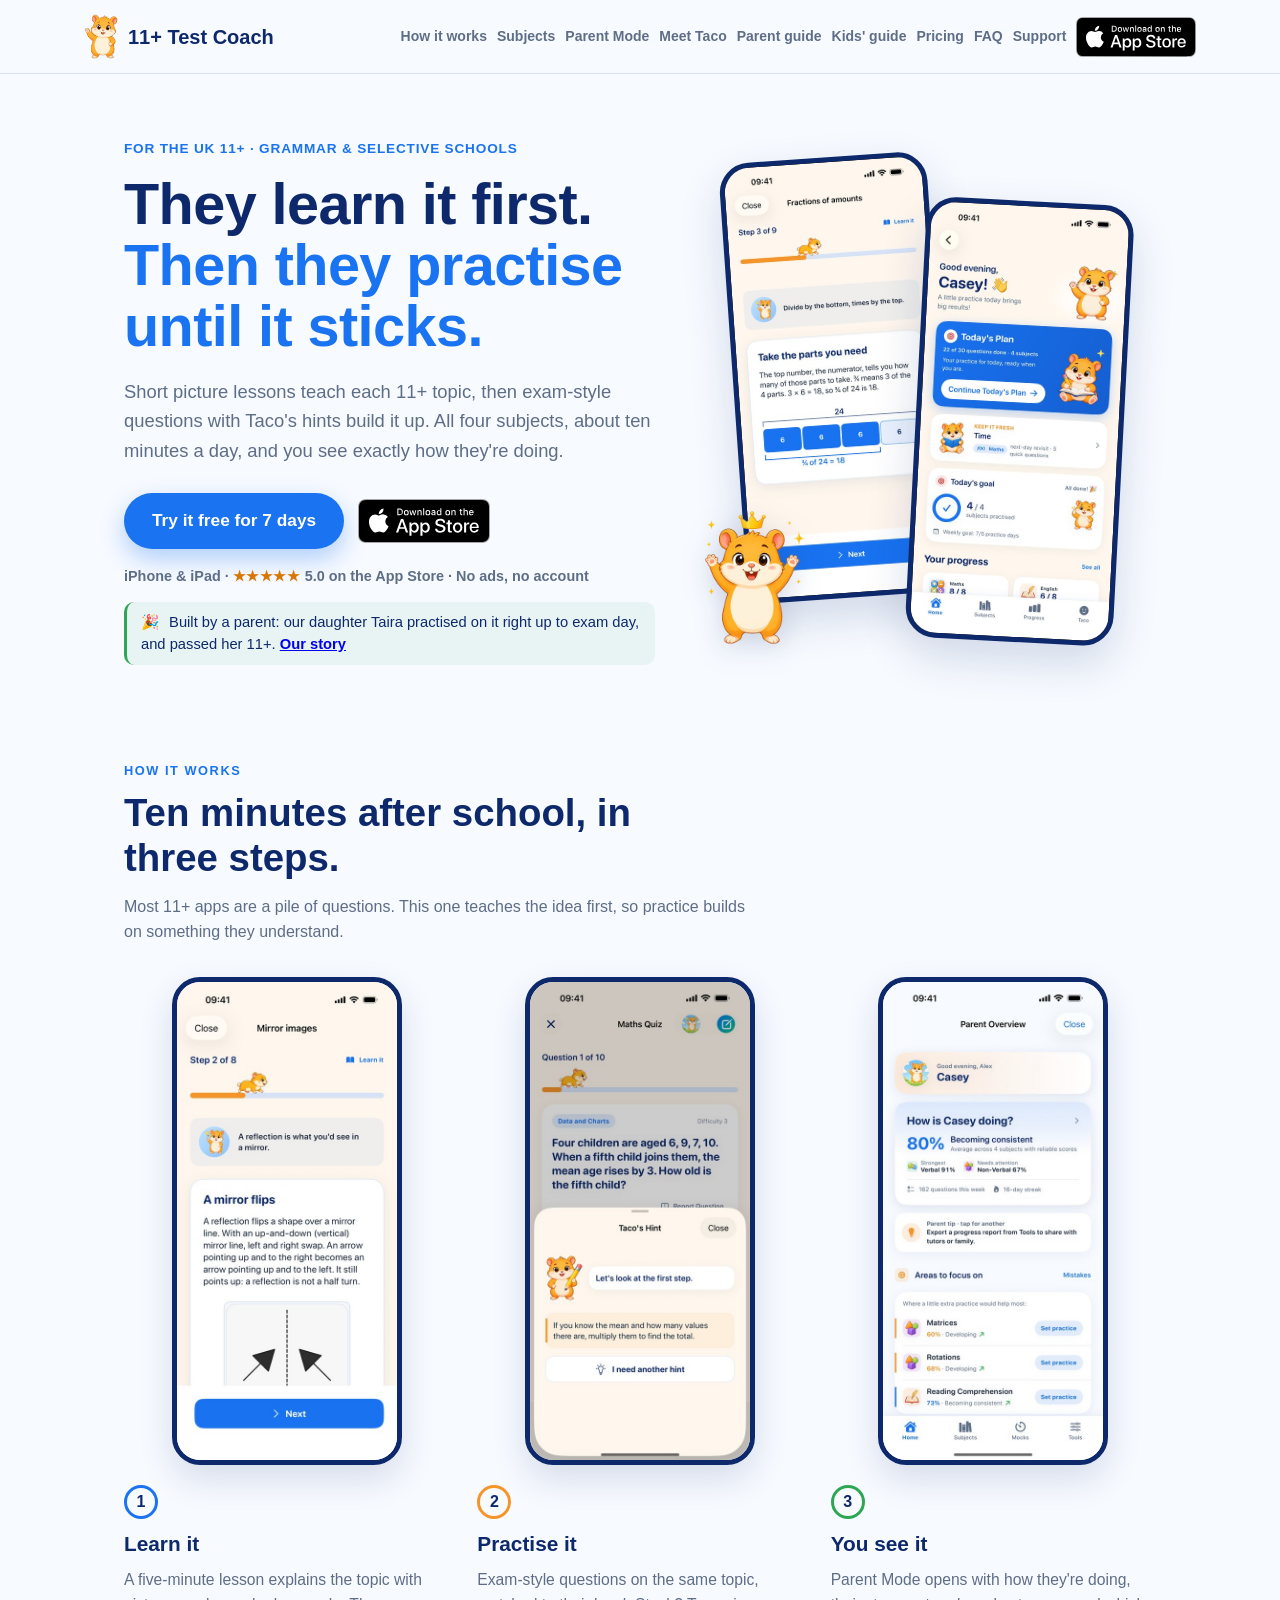
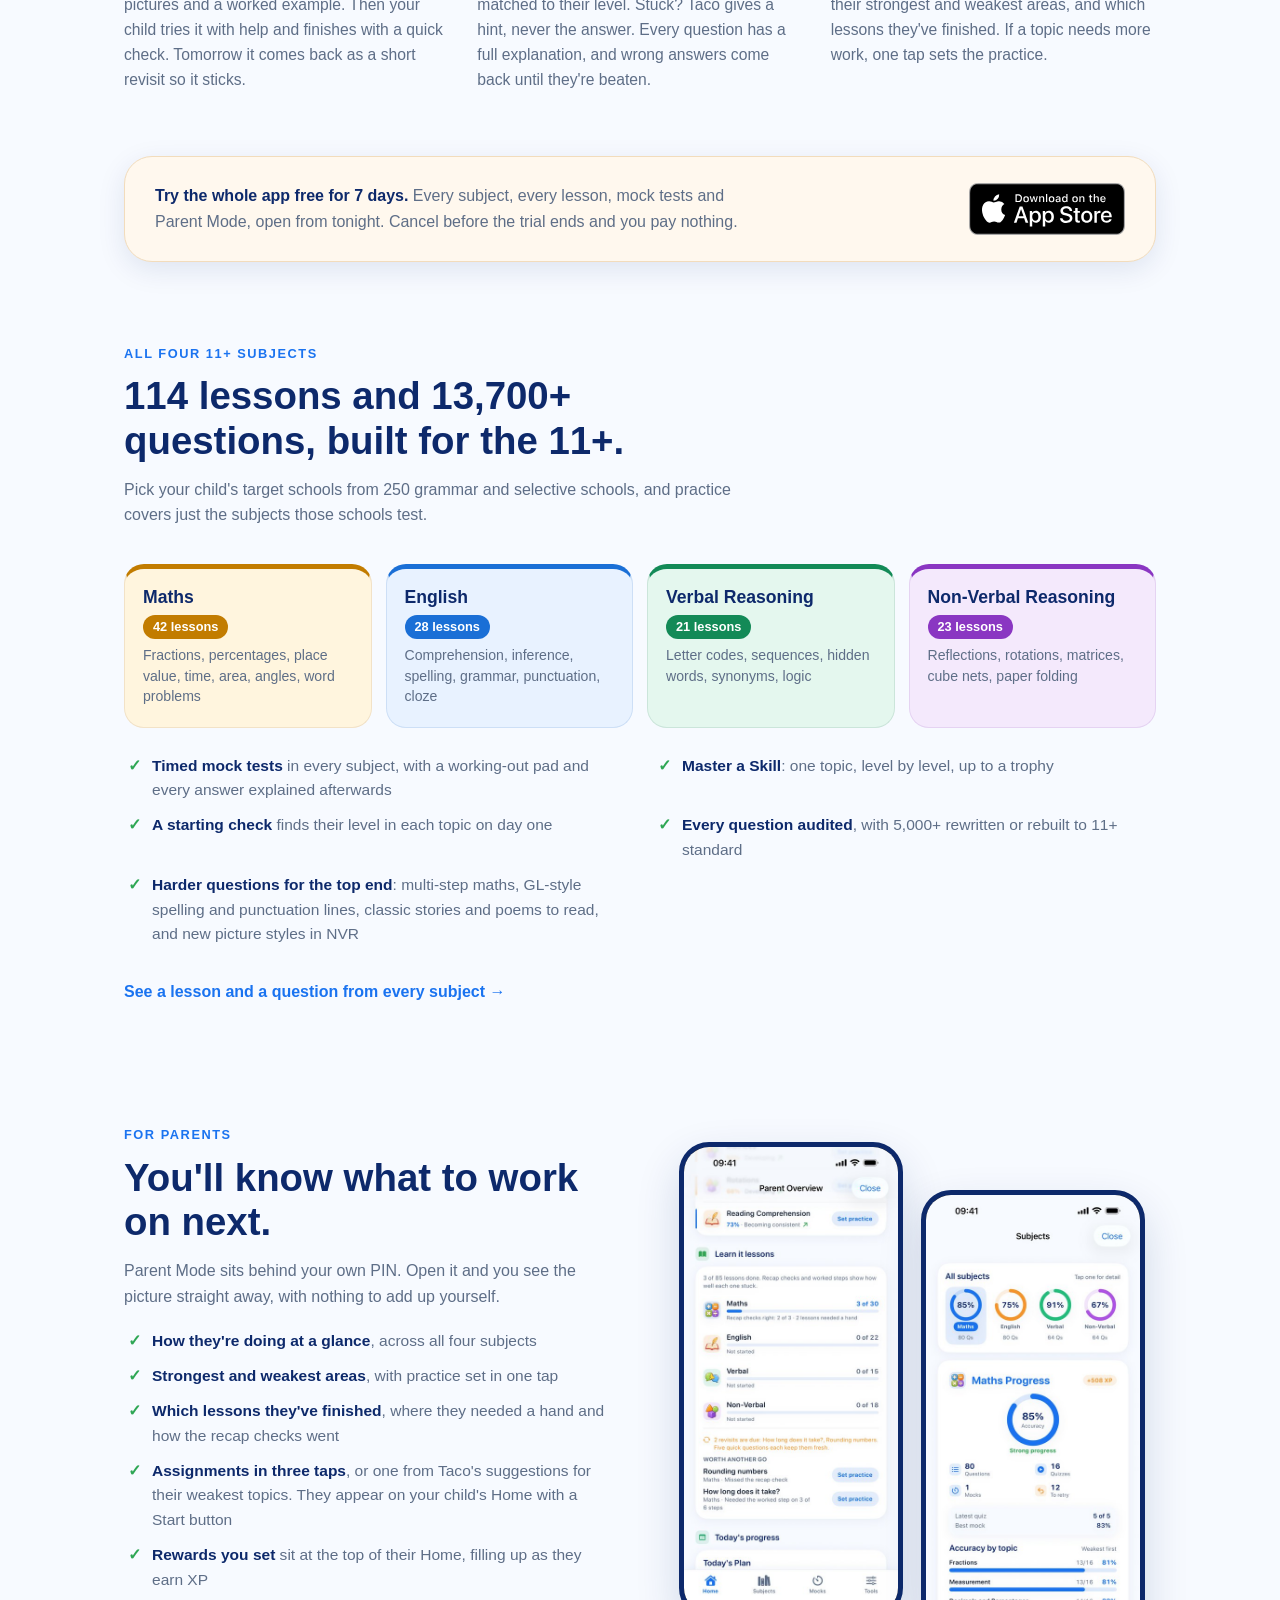
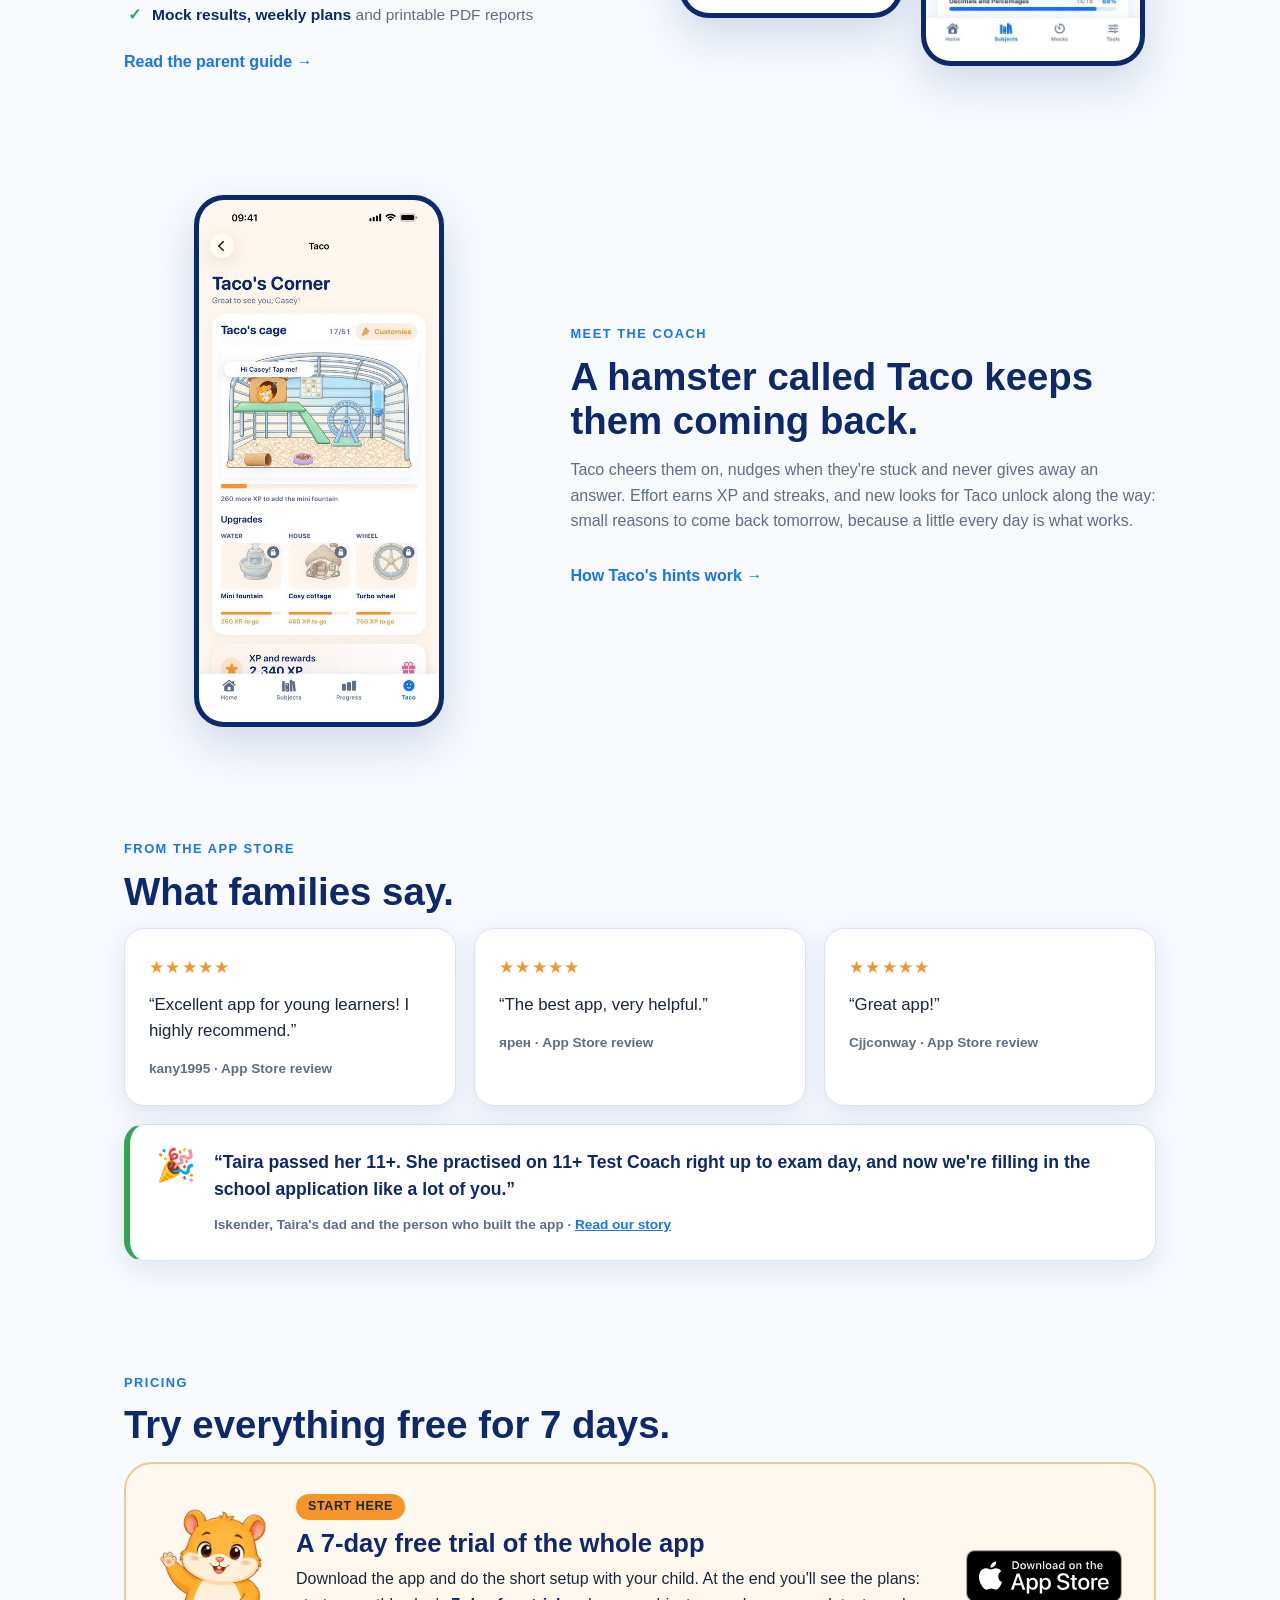
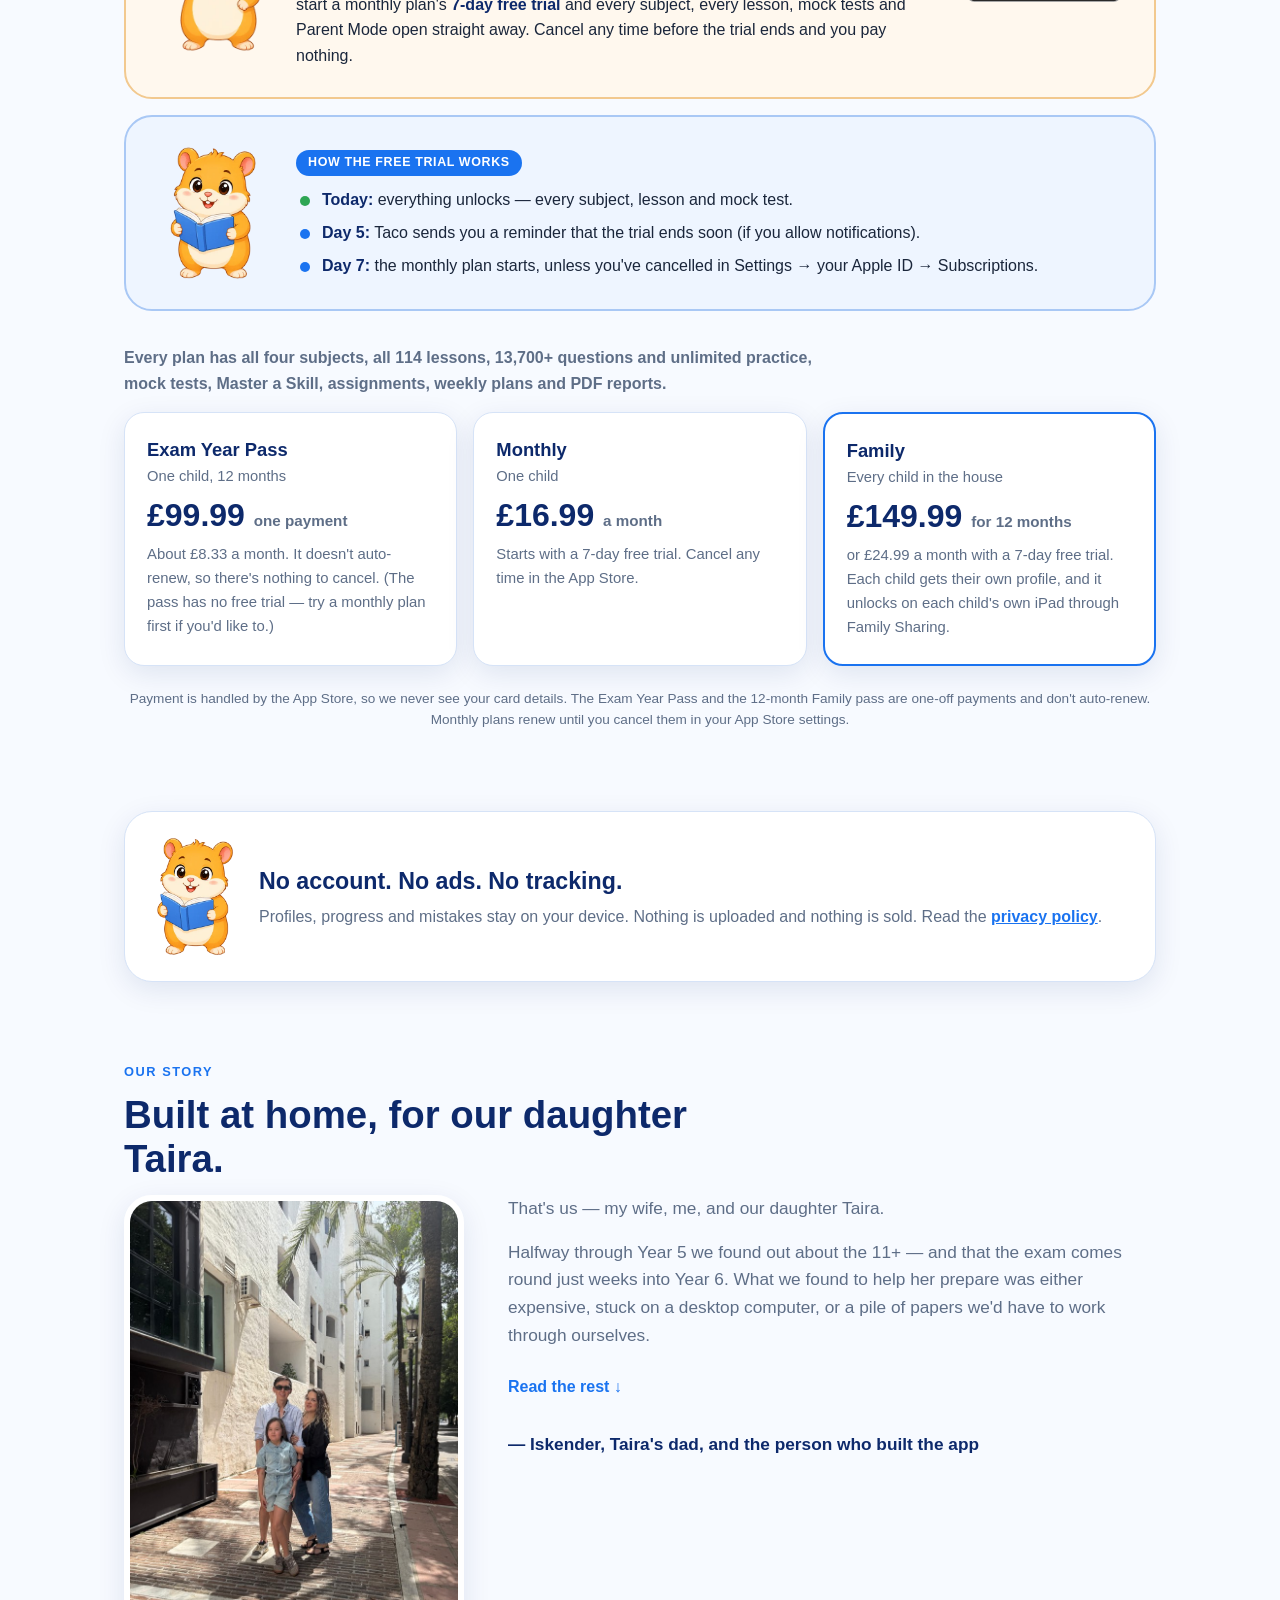
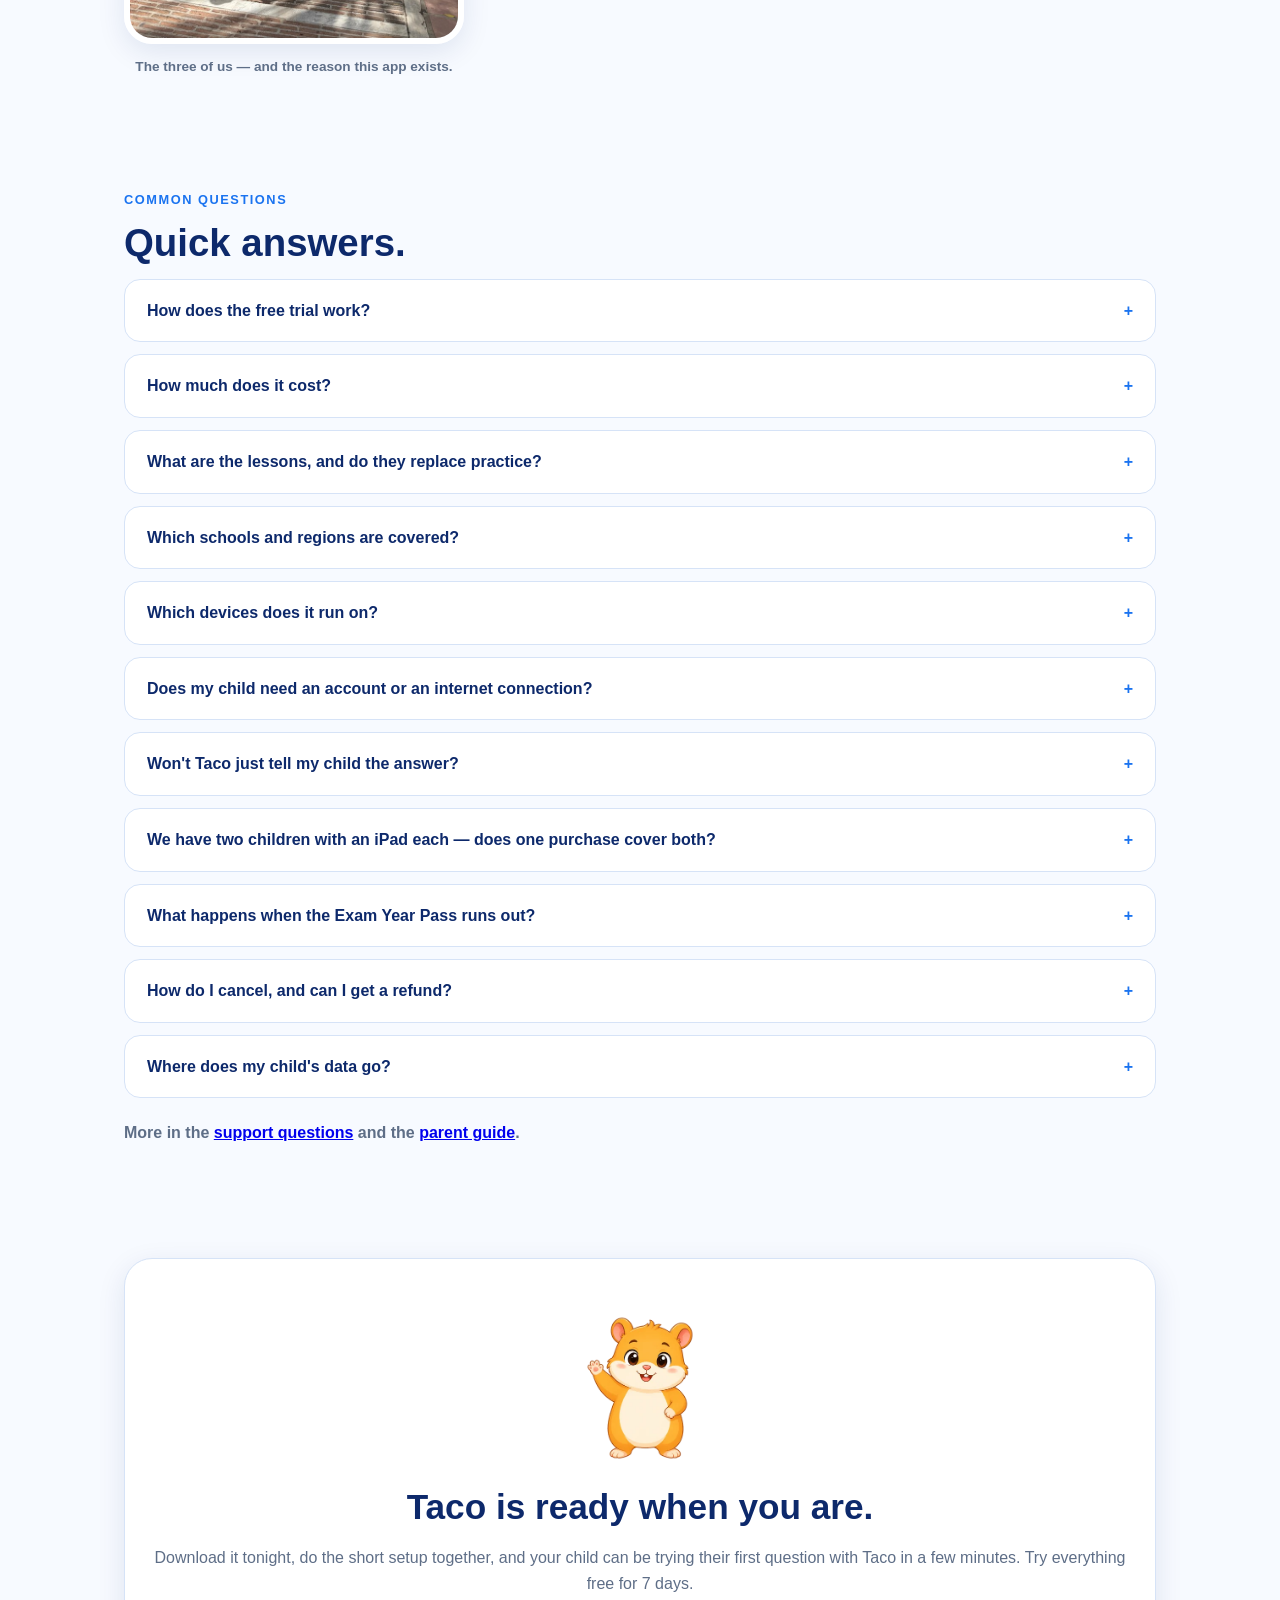
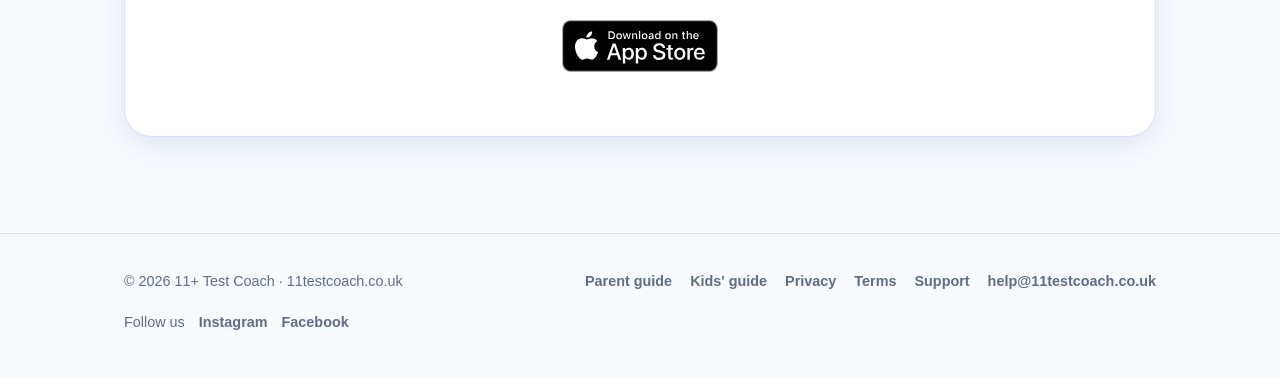
==== commit 1e005780: "Site matches app 2.6: lead with the 7-day free trial The app now ends setup on the plans (trial firs" ====
--- a/index.html
+++ b/index.html
@@ -4,13 +4,13 @@
 <meta charset="utf-8">
 <meta name="viewport" content="width=device-width, initial-scale=1">
 <title>11+ Test Coach — 11+ lessons and practice for iPhone and iPad</title>
-<meta name="description" content="Short lessons teach each 11+ topic first, then 13,000+ exam-style questions with hints build it up. Maths, English, Verbal and Non-Verbal Reasoning on iPhone and iPad. Try everything free for 24 hours, no card.">
+<meta name="description" content="Short lessons teach each 11+ topic first, then 13,700+ exam-style questions with hints build it up. Maths, English, Verbal and Non-Verbal Reasoning on iPhone and iPad. Try everything free for 7 days.">
 <link rel="stylesheet" href="/style.css">
 <link rel="icon" href="/assets/favicon-96.png" type="image/png">
 <meta name="theme-color" content="#F7FAFF">
 <link rel="canonical" href="https://11testcoach.co.uk/">
 <meta property="og:title" content="11+ Test Coach — taught first, then practised">
-<meta property="og:description" content="114 short lessons and 13,000+ exam-style questions across all four 11+ subjects, with a hamster coach called Taco. Free for 24 hours, then five free questions a day. No ads, no account, no tracking.">
+<meta property="og:description" content="114 short lessons and 13,700+ exam-style questions across all four 11+ subjects, with a hamster coach called Taco. Try everything free for 7 days. No ads, no account, no tracking.">
 <meta property="og:image" content="https://11testcoach.co.uk/assets/og-card.png">
 <meta property="og:image:width" content="1200">
 <meta property="og:image:height" content="630">
@@ -73,7 +73,7 @@
         <h1>They learn it first. <span class="accent">Then they practise until it sticks.</span></h1>
         <p class="hm-lead">Short picture lessons teach each 11+ topic, then exam-style questions with Taco's hints build it up. All four subjects, about ten minutes a day, and you see exactly how they're doing.</p>
         <div class="hero-ctas hm-ctas">
-          <a class="hm-get" href="https://apps.apple.com/app/apple-store/id6782715811?pt=128520847&amp;ct=web&amp;mt=8">Download free: 24 hours of everything, then 5 a day</a>
+          <a class="hm-get" href="https://apps.apple.com/app/apple-store/id6782715811?pt=128520847&amp;ct=web&amp;mt=8">Try it free for 7 days</a>
           <a class="store-badge hm-badge" href="https://apps.apple.com/app/apple-store/id6782715811?pt=128520847&amp;ct=web&amp;mt=8"><img src="/assets/app-store-badge.svg" alt="Download on the App Store" width="132" height="44"></a>
         </div>
         <p class="hm-small"><span class="nw">iPhone &amp; iPad</span> · <span class="nw"><span class="hm-stars" aria-hidden="true">★★★★★</span> 5.0 on the App&nbsp;Store</span> · <span class="nw">No ads, no account</span></p>
@@ -126,7 +126,7 @@
 
     <section class="mid-cta">
       <div class="mid-cta-inner hm-mid">
-        <p><b>Try the whole app tonight.</b> Everything is open for 24 hours, then Taco's Daily 5 stays free: five questions a day. No card, nothing to cancel.</p>
+        <p><b>Try the whole app free for 7 days.</b> Every subject, every lesson, mock tests and Parent Mode, open from tonight. Cancel before the trial ends and you pay nothing.</p>
         <a class="store-badge" href="https://apps.apple.com/app/apple-store/id6782715811?pt=128520847&amp;ct=web&amp;mt=8"><img src="/assets/app-store-badge.svg" alt="Download on the App Store" width="156" height="52"></a>
       </div>
     </section>
@@ -134,7 +134,7 @@
     <!-- The four subjects, briefly. The deep dive lives on /subjects/. -->
     <section id="subjects" class="hm-subjects">
       <p class="kicker">All four 11+ subjects</p>
-      <h2 class="section-title">114 lessons and 13,000+ questions, built for the 11+.</h2>
+      <h2 class="section-title">114 lessons and 13,700+ questions, built for the 11+.</h2>
       <p class="section-sub">Pick your child's target schools from 250 grammar and selective schools, and practice covers just the subjects those schools test.</p>
       <div class="hm-subject-grid">
         <a class="hm-subject" href="/subjects/#maths" style="--c:#C27C00;--bg:#FFF5DE">
@@ -237,40 +237,43 @@
       </figure>
     </section>
 
-    <!-- Pricing: the free day first, then three plans in plain words. -->
+    <!-- Pricing: the 7-day free trial first (as the app has shown it since 2.6), then three plans in plain words. -->
     <section id="pricing" class="hm-pricing">
       <p class="kicker">Pricing</p>
-      <h2 class="section-title">Free for a day. Then free every day.</h2>
+      <h2 class="section-title">Try everything free for 7 days.</h2>
 
       <div class="hm-free">
         <img src="/assets/taco-wave-sm.webp" alt="" aria-hidden="true" width="110" height="146" loading="lazy">
         <div class="hm-free-copy">
           <p class="hm-free-tag">Start here</p>
-          <h3>Everything free for 24 hours</h3>
-          <p>Download the app, do the short setup with your child, then tap <b>Start the free 24 hours</b>. Every subject, every lesson, mock tests and Parent Mode are open. There's no card to enter, no subscription to start and nothing to cancel. One free day per device.</p>
+          <h3>A 7-day free trial of the whole app</h3>
+          <p>Download the app and do the short setup with your child. At the end you'll see the plans: start a monthly plan's <b>7-day free trial</b> and every subject, every lesson, mock tests and Parent Mode open straight away. Cancel any time before the trial ends and you pay nothing.</p>
         </div>
         <div class="hm-free-cta">
           <a class="store-badge" href="https://apps.apple.com/app/apple-store/id6782715811?pt=128520847&amp;ct=web&amp;mt=8"><img src="/assets/app-store-badge.svg" alt="Download on the App Store" width="156" height="52"></a>
         </div>
       </div>
 
-      <div class="hm-free hm-free-daily">
-        <img class="hm-free-shot" src="/assets/screens/app-daily-five-sm.jpg" alt="The free plan's Home: Taco's Daily 5, Maths: Fractions, five quick questions today, a new subject every day, with a Start my 5 button" width="460" height="1000" loading="lazy">
+      <div class="hm-free hm-trial-steps">
+        <img src="/assets/taco-reading-sm.webp" alt="" aria-hidden="true" width="90" height="136" loading="lazy">
         <div class="hm-free-copy">
-          <p class="hm-free-tag">Then, free every day</p>
-          <h3>Taco's Daily 5</h3>
-          <p>After the 24 hours, nothing locks your child out. Every day there are <b>five free questions</b>, one subject at a time, aimed at their weakest topic, with Taco's hints, XP, streaks and rewards still working. Parent Mode stays open too: their focus areas, mistakes and starting-assessment results, so you can see where they need help before you pay for anything.</p>
-        </div>
-      </div>
-
-      <p class="hm-then">Want everything? Pick a plan. Every plan has all four subjects, all 114 lessons, 13,000+ questions and unlimited practice, mock tests, Master a Skill, assignments, weekly plans and PDF reports.</p>
+          <p class="hm-free-tag">How the free trial works</p>
+          <ol class="hm-timeline">
+            <li><b>Today:</b> everything unlocks — every subject, lesson and mock test.</li>
+            <li><b>Day 5:</b> Taco sends you a reminder that the trial ends soon (if you allow notifications).</li>
+            <li><b>Day 7:</b> the monthly plan starts, unless you've cancelled in Settings → your Apple&nbsp;ID → Subscriptions.</li>
+          </ol>
+        </div>
+      </div>
+
+      <p class="hm-then">Every plan has all four subjects, all 114 lessons, 13,700+ questions and unlimited practice, mock tests, Master a Skill, assignments, weekly plans and PDF reports.</p>
 
       <div class="hm-plans">
         <div class="hm-plan">
           <h3>Exam Year Pass</h3>
           <p class="hm-plan-who">One child, 12 months</p>
           <p class="hm-price">£99.99 <span>one payment</span></p>
-          <p class="hm-plan-note">About £8.33 a month. It doesn't auto-renew, so there's nothing to cancel.</p>
+          <p class="hm-plan-note">About £8.33 a month. It doesn't auto-renew, so there's nothing to cancel. (The pass has no free trial — try a monthly plan first if you'd like to.)</p>
         </div>
         <div class="hm-plan">
           <h3>Monthly</h3>
@@ -328,15 +331,11 @@
       <h2 class="section-title">Quick answers.</h2>
       <div class="faq">
         <details>
-          <summary>How does the free 24 hours work?</summary>
-          <p>Download the app and go through the short setup: your child's name and school year, their target schools if you know them, one real question to try with Taco's hint, and a Parent PIN. Then tap <b>Start the free 24 hours</b>. The whole app opens for a day — every subject, every lesson, mock tests and Parent Mode — with no card and nothing to cancel. The free day is once per device.</p>
-        </details>
-        <details>
-          <summary>What's free after the 24 hours?</summary>
-          <p><b>Taco's Daily 5</b>: five questions every day, one subject at a time, aimed at your child's weakest topic, with hints, XP, streaks and rewards. In Parent Mode you keep the overview, focus areas, mistakes, starting assessments, rewards and reminders. A plan adds unlimited practice, all 114 lessons, mock tests, Master a Skill, assignments, weekly plans and PDF reports. There's no time limit on the free plan.</p>
-        </details>
-        <details>
-          <summary>How much does it cost after that?</summary>
+          <summary>How does the free trial work?</summary>
+          <p>Download the app and go through the short setup: your child's name and school year, their target schools if you know them, one real question to try with Taco's hint, and a Parent PIN. Then tap <b>Next: choose how to start</b> and you'll see the plans. The monthly plans (one child or the whole family) start with a <b>7-day free trial</b>: the whole app opens straight away, Taco reminds you two days before the trial ends, and if you cancel before then you pay nothing. The trial is once per Apple&nbsp;ID.</p>
+        </details>
+        <details>
+          <summary>How much does it cost?</summary>
           <p>The <b>Exam Year Pass</b> is £99.99 as a single payment for 12 months. It does not auto-renew, so there is nothing to cancel. <b>Monthly</b> is £16.99 a month and starts with a 7-day free trial. <b>Family</b> covers every child in the house: £149.99 for 12 months, or £24.99 a month with a 7-day free trial. See <a href="#pricing">pricing</a>.</p>
         </details>
         <details>
@@ -384,15 +383,15 @@
       <div class="cta hm-cta">
         <img src="/assets/taco-wave-sm.webp" alt="Taco the hamster waving" width="120" height="159" loading="lazy">
         <h2>Taco is ready when you are.</h2>
-        <p>Download it tonight, do the short setup together, and your child can be trying their first question with Taco in a few minutes. Free for 24 hours, then five free questions every day. No card.</p>
+        <p>Download it tonight, do the short setup together, and your child can be trying their first question with Taco in a few minutes. Try everything free for 7 days.</p>
         <a class="store-badge" href="https://apps.apple.com/app/apple-store/id6782715811?pt=128520847&amp;ct=web&amp;mt=8"><img src="/assets/app-store-badge.svg" alt="Download on the App Store" width="156" height="52"></a>
       </div>
     </section>
 
   </div>
-<a class="sticky-cta" href="https://apps.apple.com/app/apple-store/id6782715811?pt=128520847&amp;ct=web&amp;mt=8" aria-label="Download on the App Store: free for 24 hours, then five free questions a day">
+<a class="sticky-cta" href="https://apps.apple.com/app/apple-store/id6782715811?pt=128520847&amp;ct=web&amp;mt=8" aria-label="Download on the App Store: try everything free for 7 days">
   <img class="sticky-cta-taco" src="/assets/taco-wave-sm.webp" alt="" aria-hidden="true" width="46" height="61">
-  <span class="sticky-cta-text"><b>Free for 24 hours</b><small>Then 5 free a day · no card</small></span>
+  <span class="sticky-cta-text"><b>Free for 7 days</b><small>Cancel any time</small></span>
   <span class="sticky-cta-go">Download</span>
 </a>
 
--- a/style.css
+++ b/style.css
@@ -1295,10 +1295,14 @@
 .hm-free-copy p { color: var(--text); }
 .hm-free-copy b { color: var(--navy); }
 
-/* The free plan after the day: a real Daily 5 screenshot in place of Taco. */
-.hm-free-daily { grid-template-columns: 120px 1fr; background: #EEF5FF; border-color: #A9C8F5; margin-top: 16px; }
-.hm-free-daily .hm-free-tag { background: var(--royal); color: #fff; }
-.hm-free > img.hm-free-shot { width: 120px; border-radius: 16px; border: 4px solid #0E1A33; box-shadow: var(--shadow); }
+/* How the free trial runs, day by day (matches the app's own trial timeline). */
+.hm-trial-steps { grid-template-columns: 110px 1fr; background: #EEF5FF; border-color: #A9C8F5; margin-top: 16px; }
+.hm-trial-steps .hm-free-tag { background: var(--royal); color: #fff; }
+.hm-trial-steps > img { width: 90px; justify-self: center; }
+.hm-timeline { list-style: none; margin: 4px 0 0; padding: 0; display: grid; gap: 10px; }
+.hm-timeline li { position: relative; padding-left: 26px; color: var(--text); line-height: 1.45; }
+.hm-timeline li::before { content: ""; position: absolute; left: 4px; top: 0.5em; width: 10px; height: 10px; border-radius: 50%; background: var(--royal); }
+.hm-timeline li:first-child::before { background: var(--green, #1FA36B); }
 
 .hm-then { margin: 34px 0 16px; color: var(--text-2); font-weight: 600; max-width: 44rem; }
 
@@ -1367,8 +1371,8 @@
   .hm-split-flip .hm-split-art { order: 2; }
   .hm-free { grid-template-columns: 90px 1fr; }
   .hm-free > img { width: 90px; }
-  .hm-free-daily { grid-template-columns: 100px 1fr; }
-  .hm-free > img.hm-free-shot { width: 100px; }
+  .hm-trial-steps { grid-template-columns: 70px 1fr; }
+  .hm-trial-steps > img { width: 70px; }
   .hm-free-cta { grid-column: 1 / -1; }
   .hm-plans { grid-template-columns: 1fr; }
 }
@@ -1417,6 +1421,9 @@
   .hm-free > img { width: 76px; margin: 0 auto; }
   .hm-free h3 { font-size: 1.35rem; }
   .hm-free-copy p { text-align: left; }
+  .hm-trial-steps { grid-template-columns: 1fr; }
+  .hm-trial-steps > img { display: none; }
+  .hm-timeline li { text-align: left; }
   .hm-then { margin-top: 26px; }
   .hm-price { font-size: 1.75rem; }
 
